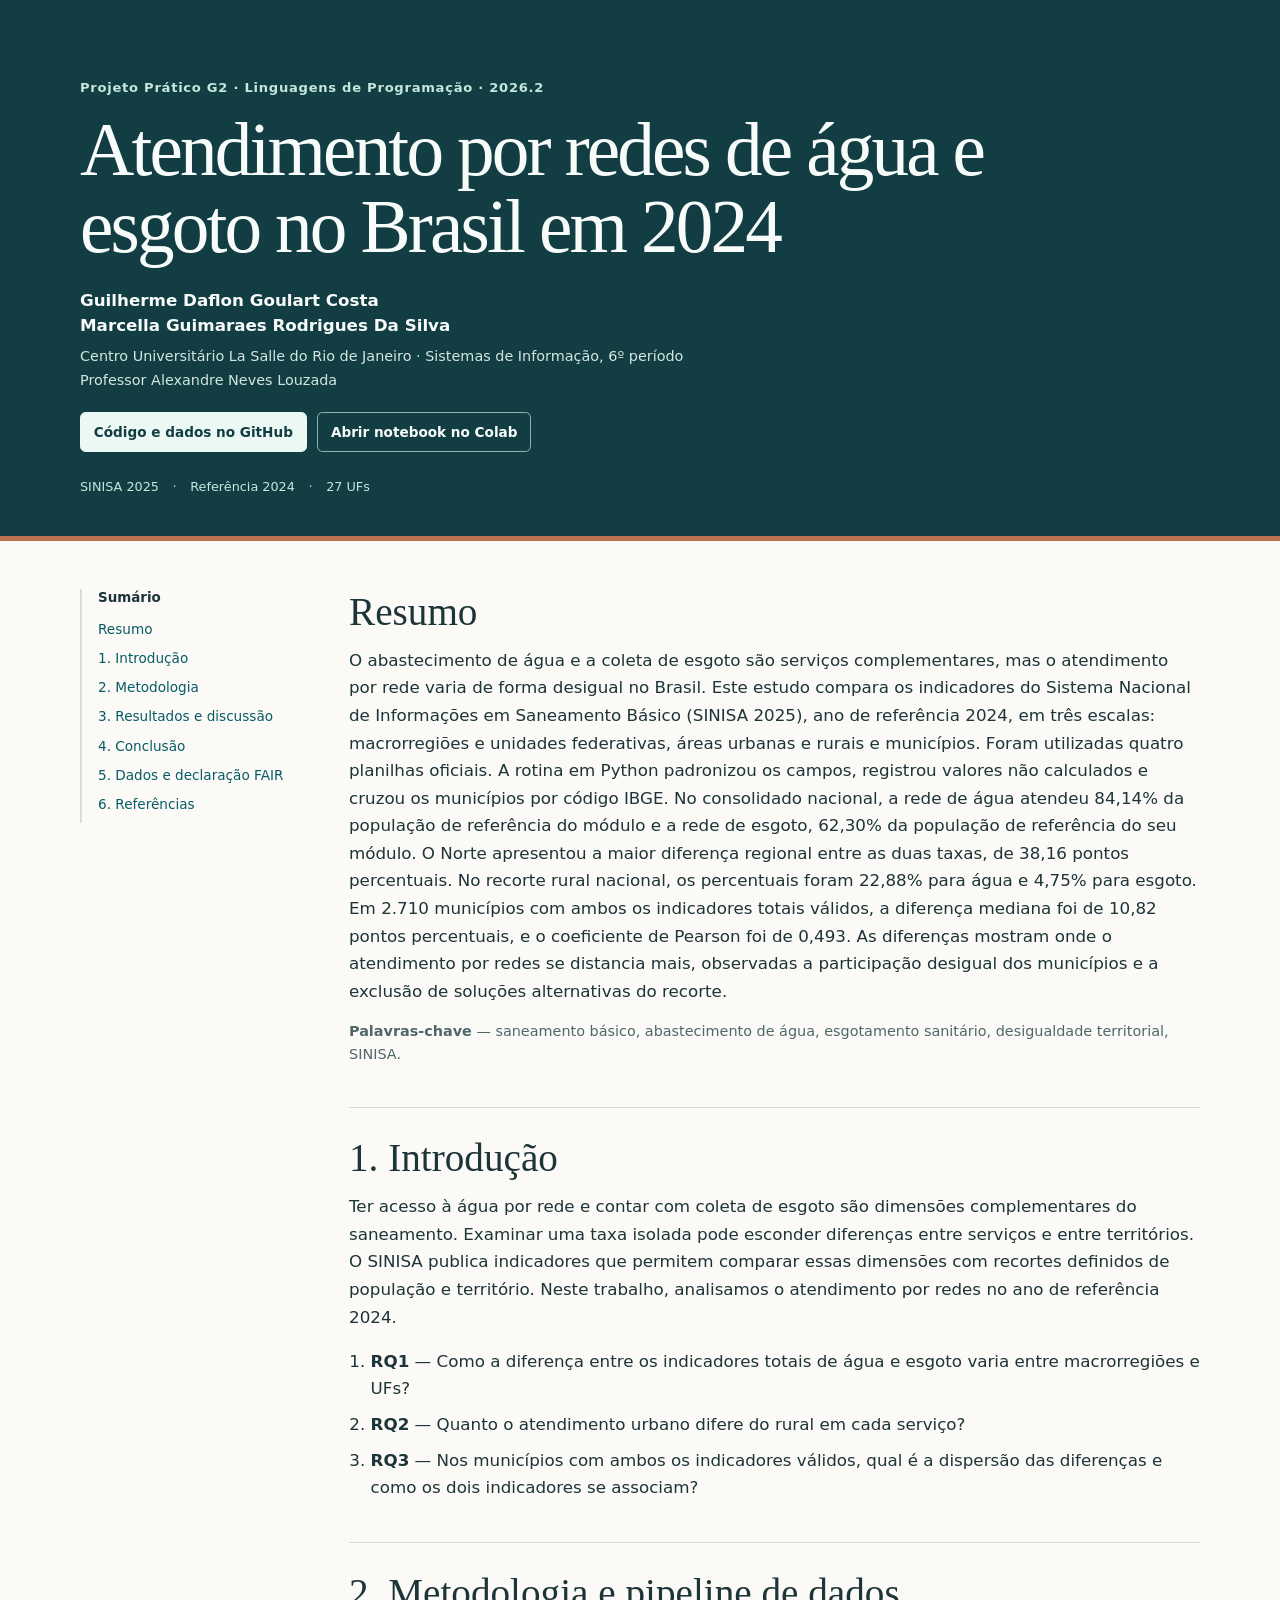
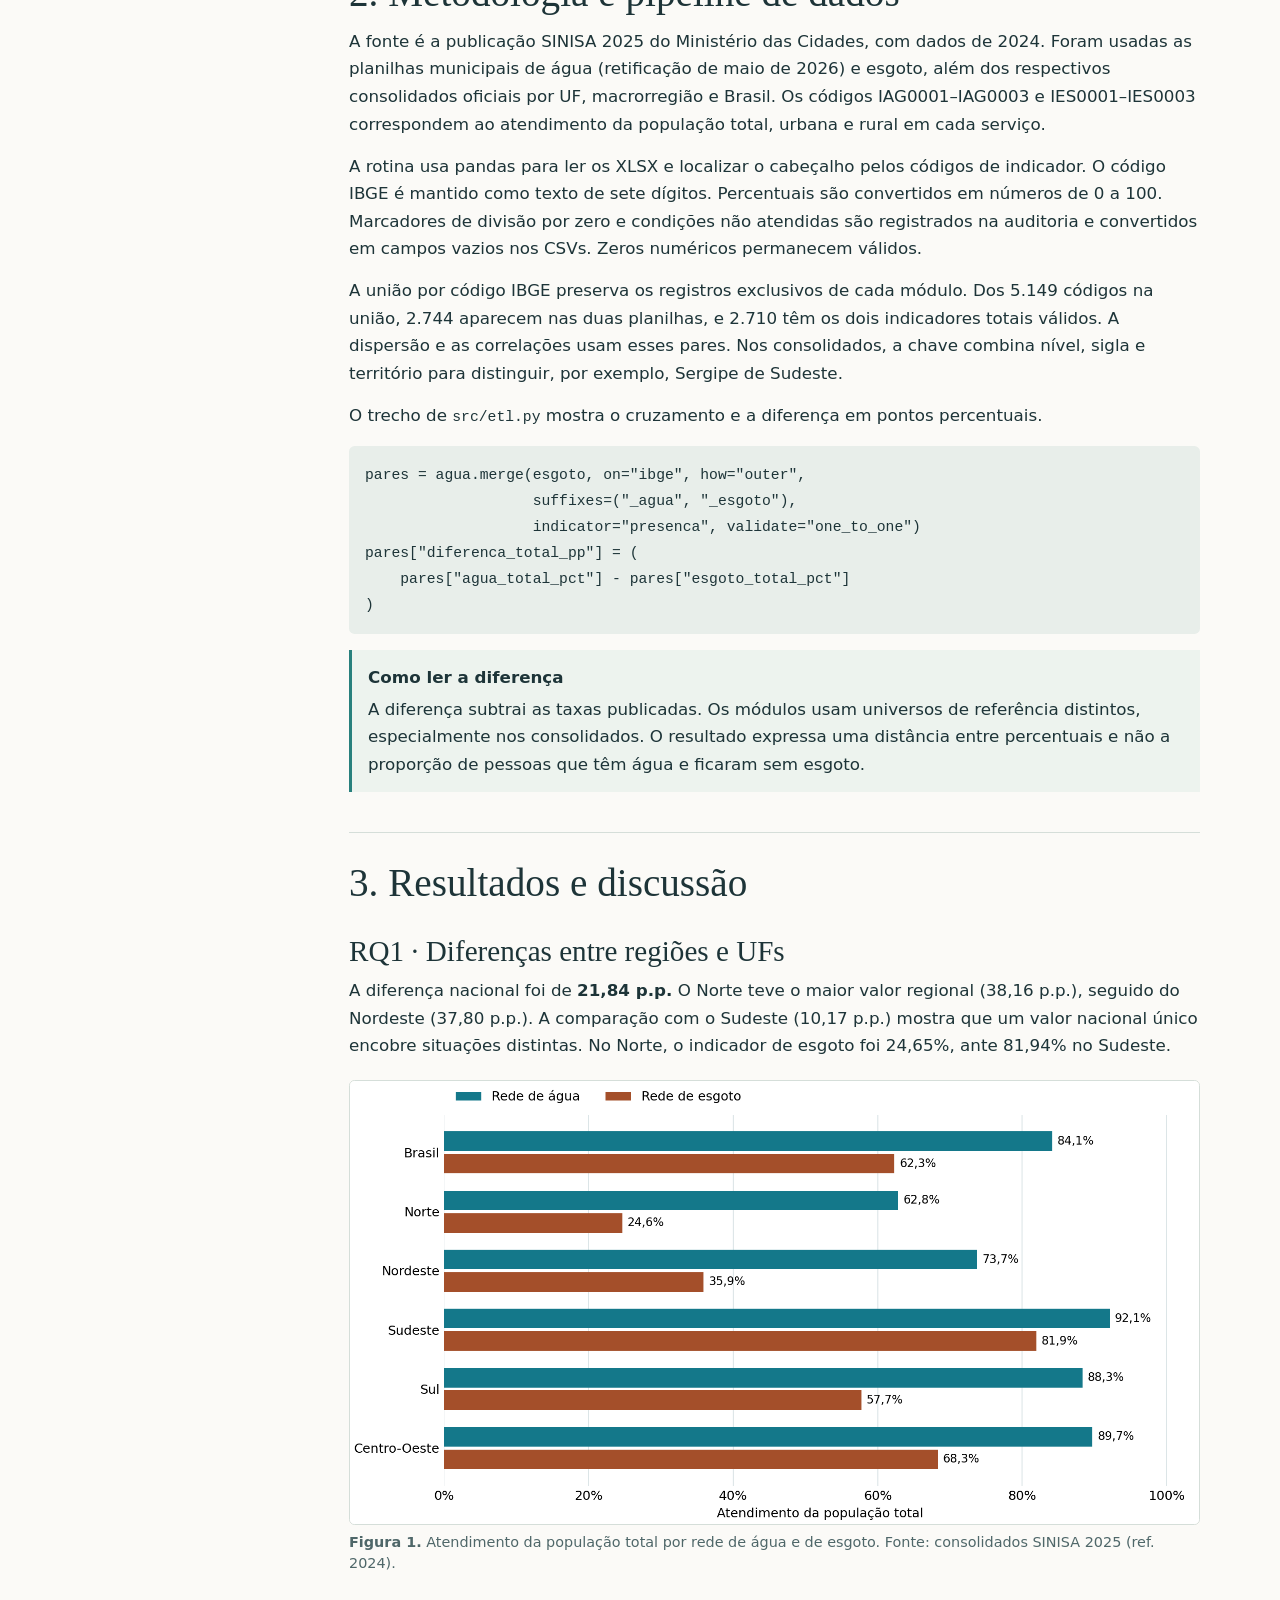
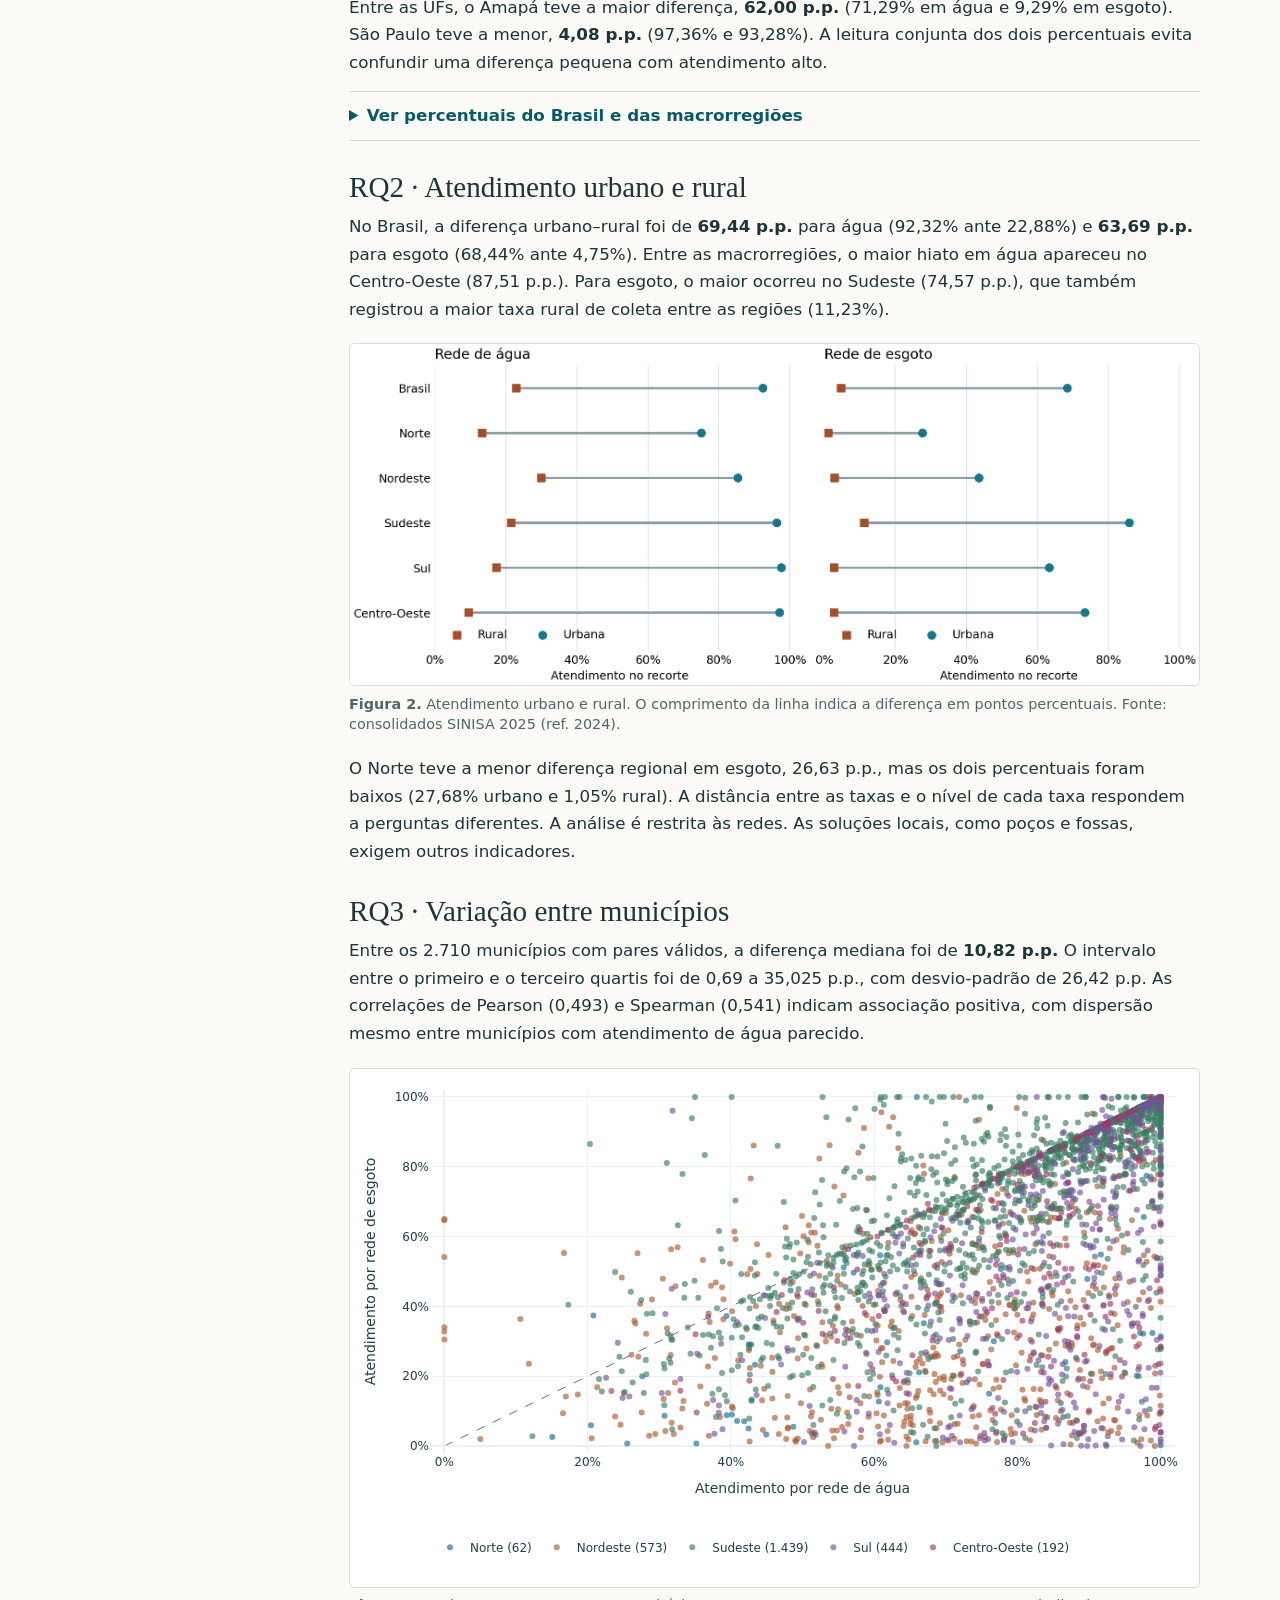
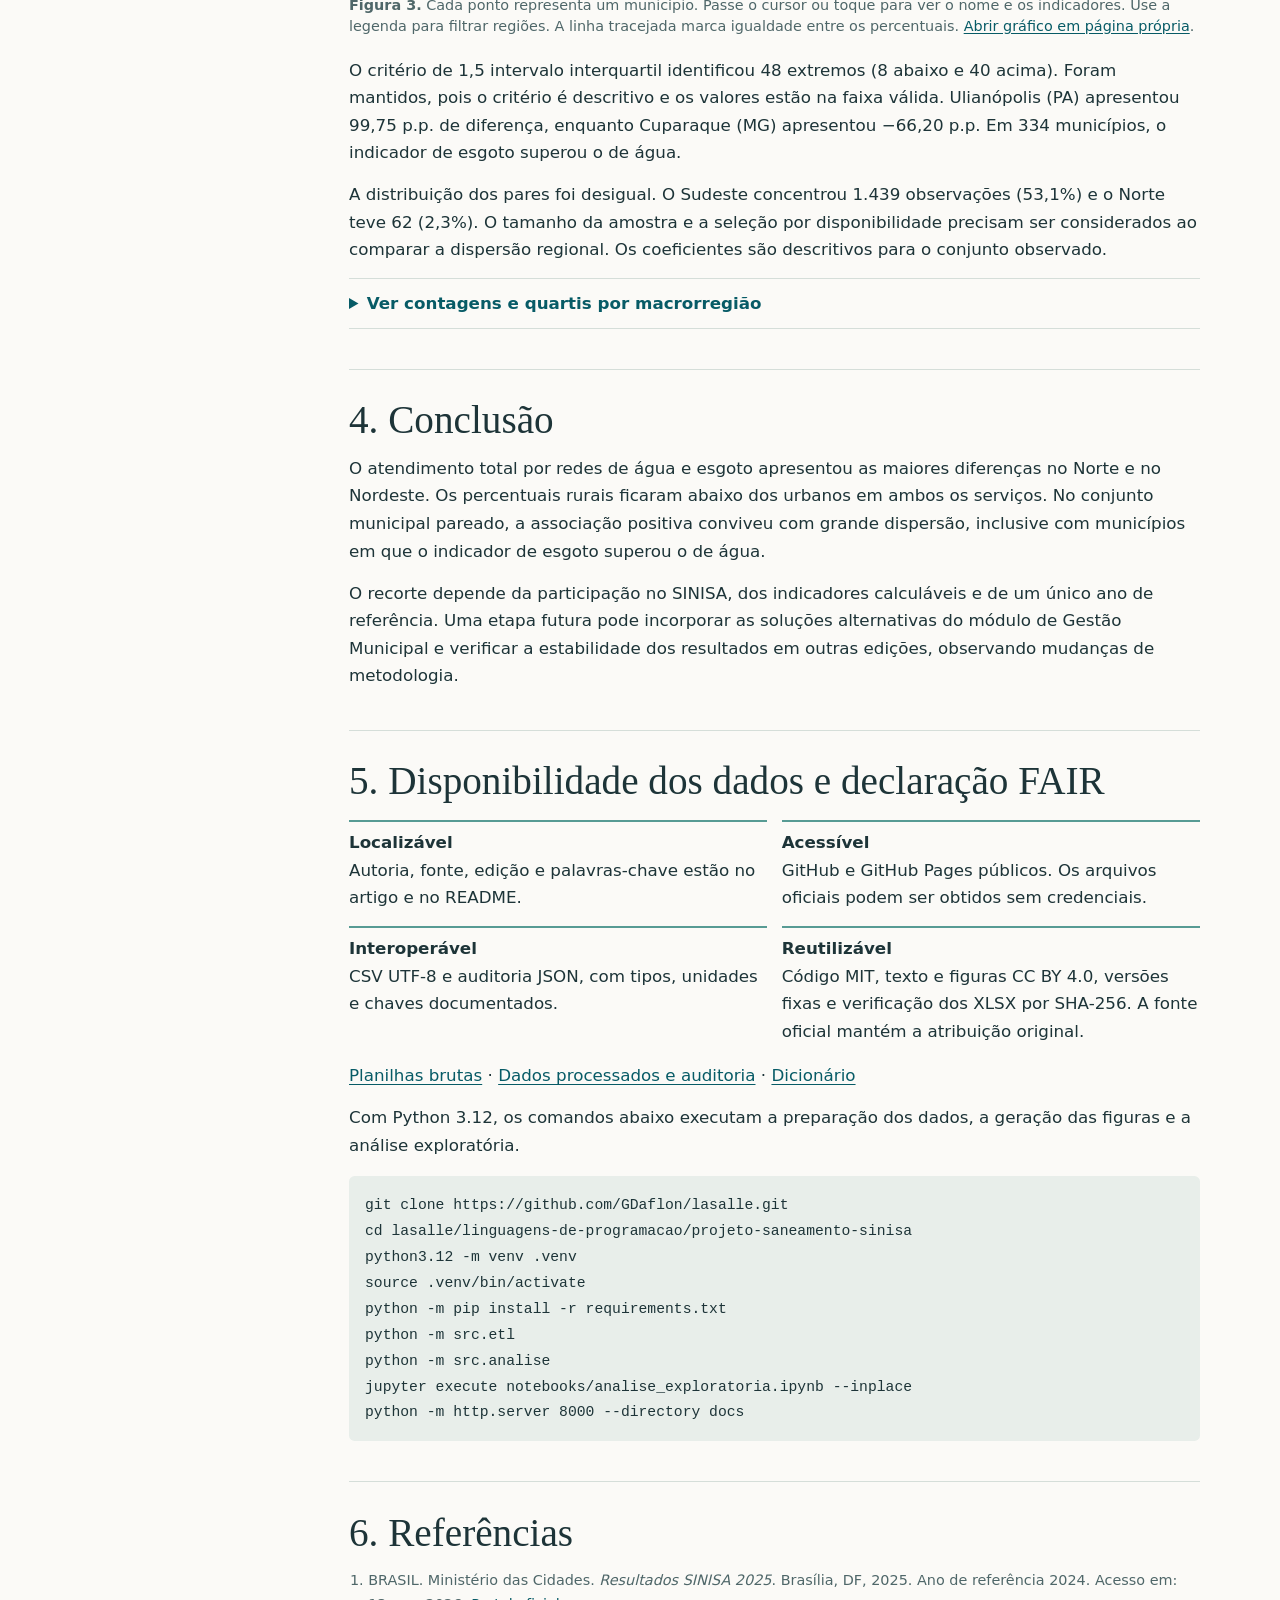
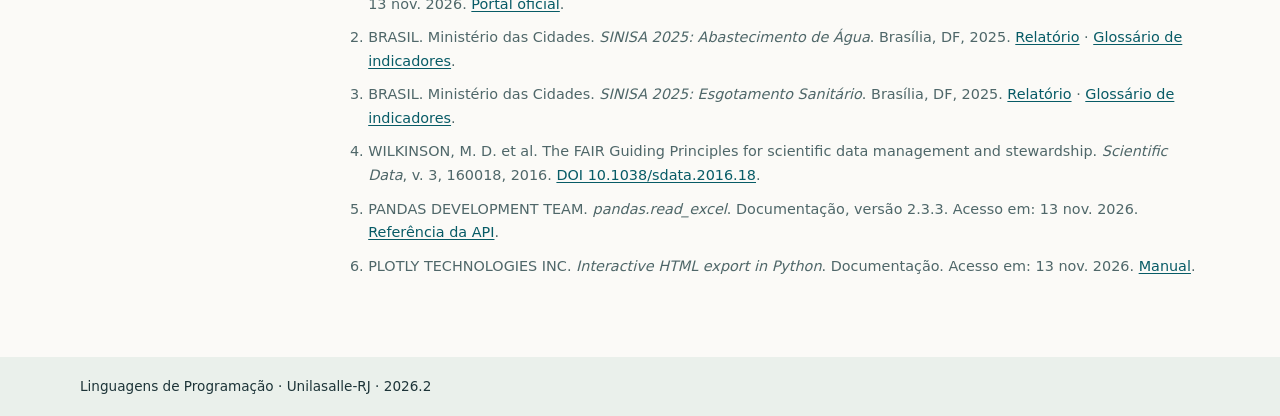
==== linguagens-de-programacao/projeto-saneamento-sinisa/docs/index.html @ 50d60098 "Reorganiza por disciplina e move o Lost in the Waves para repositório próprio" ====
<!doctype html>
<html lang="pt-BR">
<head>
  <meta charset="utf-8">
  <meta name="viewport" content="width=device-width, initial-scale=1">
  <meta name="description" content="Artigo sobre o atendimento por redes de água e esgoto no Brasil, com análise de dados abertos do SINISA 2025, ano de referência 2024.">
  <meta name="author" content="Guilherme Daflon Goulart Costa e Marcella Guimaraes Rodrigues Da Silva">
  <meta name="keywords" content="saneamento básico, abastecimento de água, esgotamento sanitário, desigualdade territorial, SINISA">
  <meta name="theme-color" content="#123e43">
  <link rel="stylesheet" href="assets/artigo.css">
  <title>Atendimento por redes de água e esgoto no Brasil em 2024</title>
</head>
<body>
  <a class="skip" href="#conteudo">Ir para o artigo</a>
  <header class="capa">
    <div class="largura">
      <p class="edicao">Projeto Prático G2 · Linguagens de Programação · 2026.2</p>
      <h1>Atendimento por redes de água e esgoto no Brasil em 2024</h1>
      <p class="autoria">Guilherme Daflon Goulart Costa<br>Marcella Guimaraes Rodrigues Da Silva</p>
      <p class="filiacao">Centro Universitário La Salle do Rio de Janeiro · Sistemas de Informação, 6º período<br>Professor Alexandre Neves Louzada</p>
      <div class="links-capa">
        <a class="botao" href="https://github.com/GDaflon/lasalle/tree/main/linguagens-de-programacao/projeto-saneamento-sinisa">Código e dados no GitHub</a>
        <a class="botao secundario" href="https://colab.research.google.com/github/GDaflon/lasalle/blob/main/linguagens-de-programacao/projeto-saneamento-sinisa/notebooks/analise_exploratoria.ipynb">Abrir notebook no Colab</a>
      </div>
      <ul class="metadados" aria-label="Metadados do estudo">
        <li>SINISA 2025</li><li>Referência 2024</li><li>27 UFs</li>
      </ul>
    </div>
  </header>

  <div class="largura corpo">
    <nav aria-label="Sumário">
      <h2>Sumário</h2>
      <ul>
        <li><a href="#resumo">Resumo</a></li>
        <li><a href="#introducao">1. Introdução</a></li>
        <li><a href="#metodo">2. Metodologia</a></li>
        <li><a href="#resultados">3. Resultados e discussão</a></li>
        <li><a href="#conclusao">4. Conclusão</a></li>
        <li><a href="#fair">5. Dados e declaração FAIR</a></li>
        <li><a href="#referencias">6. Referências</a></li>
      </ul>
    </nav>

    <main id="conteudo">
      <section id="resumo" aria-labelledby="titulo-resumo">
        <h2 id="titulo-resumo">Resumo</h2>
        <p>O abastecimento de água e a coleta de esgoto são serviços complementares, mas o atendimento por rede varia de forma desigual no Brasil. Este estudo compara os indicadores do Sistema Nacional de Informações em Saneamento Básico (SINISA 2025), ano de referência 2024, em três escalas: macrorregiões e unidades federativas, áreas urbanas e rurais e municípios. Foram utilizadas quatro planilhas oficiais. A rotina em Python padronizou os campos, registrou valores não calculados e cruzou os municípios por código IBGE. No consolidado nacional, a rede de água atendeu 84,14% da população de referência do módulo e a rede de esgoto, 62,30% da população de referência do seu módulo. O Norte apresentou a maior diferença regional entre as duas taxas, de 38,16 pontos percentuais. No recorte rural nacional, os percentuais foram 22,88% para água e 4,75% para esgoto. Em 2.710 municípios com ambos os indicadores totais válidos, a diferença mediana foi de 10,82 pontos percentuais, e o coeficiente de Pearson foi de 0,493. As diferenças mostram onde o atendimento por redes se distancia mais, observadas a participação desigual dos municípios e a exclusão de soluções alternativas do recorte.</p>
        <p class="palavras"><strong>Palavras-chave</strong> — saneamento básico, abastecimento de água, esgotamento sanitário, desigualdade territorial, SINISA.</p>
      </section>

      <section id="introducao" aria-labelledby="titulo-intro">
        <h2 id="titulo-intro">1. Introdução</h2>
        <p>Ter acesso à água por rede e contar com coleta de esgoto são dimensões complementares do saneamento. Examinar uma taxa isolada pode esconder diferenças entre serviços e entre territórios. O SINISA publica indicadores que permitem comparar essas dimensões com recortes definidos de população e território. Neste trabalho, analisamos o atendimento por redes no ano de referência 2024.</p>
        <ol class="perguntas">
          <li><strong>RQ1</strong> — Como a diferença entre os indicadores totais de água e esgoto varia entre macrorregiões e UFs?</li>
          <li><strong>RQ2</strong> — Quanto o atendimento urbano difere do rural em cada serviço?</li>
          <li><strong>RQ3</strong> — Nos municípios com ambos os indicadores válidos, qual é a dispersão das diferenças e como os dois indicadores se associam?</li>
        </ol>
      </section>

      <section id="metodo" aria-labelledby="titulo-metodo">
        <h2 id="titulo-metodo">2. Metodologia e pipeline de dados</h2>
        <p>A fonte é a publicação SINISA 2025 do Ministério das Cidades, com dados de 2024. Foram usadas as planilhas municipais de água (retificação de maio de 2026) e esgoto, além dos respectivos consolidados oficiais por UF, macrorregião e Brasil. Os códigos IAG0001–IAG0003 e IES0001–IES0003 correspondem ao atendimento da população total, urbana e rural em cada serviço.</p>
        <p>A rotina usa pandas para ler os XLSX e localizar o cabeçalho pelos códigos de indicador. O código IBGE é mantido como texto de sete dígitos. Percentuais são convertidos em números de 0 a 100. Marcadores de divisão por zero e condições não atendidas são registrados na auditoria e convertidos em campos vazios nos CSVs. Zeros numéricos permanecem válidos.</p>
        <p>A união por código IBGE preserva os registros exclusivos de cada módulo. Dos 5.149 códigos na união, 2.744 aparecem nas duas planilhas, e 2.710 têm os dois indicadores totais válidos. A dispersão e as correlações usam esses pares. Nos consolidados, a chave combina nível, sigla e território para distinguir, por exemplo, Sergipe de Sudeste.</p>
        <p>O trecho de <code>src/etl.py</code> mostra o cruzamento e a diferença em pontos percentuais.</p>
        <pre><code>pares = agua.merge(esgoto, on="ibge", how="outer",
                   suffixes=("_agua", "_esgoto"),
                   indicator="presenca", validate="one_to_one")
pares["diferenca_total_pp"] = (
    pares["agua_total_pct"] - pares["esgoto_total_pct"]
)</code></pre>
        <aside class="nota">
          <strong>Como ler a diferença</strong>
          <p>A diferença subtrai as taxas publicadas. Os módulos usam universos de referência distintos, especialmente nos consolidados. O resultado expressa uma distância entre percentuais e não a proporção de pessoas que têm água e ficaram sem esgoto.</p>
        </aside>
      </section>

      <section id="resultados" aria-labelledby="titulo-resultados">
        <h2 id="titulo-resultados">3. Resultados e discussão</h2>

        <h3>RQ1 · Diferenças entre regiões e UFs</h3>
        <p>A diferença nacional foi de <strong>21,84 p.p.</strong> O Norte teve o maior valor regional (38,16 p.p.), seguido do Nordeste (37,80 p.p.). A comparação com o Sudeste (10,17 p.p.) mostra que um valor nacional único encobre situações distintas. No Norte, o indicador de esgoto foi 24,65%, ante 81,94% no Sudeste.</p>
        <figure>
          <img src="assets/regioes.png" width="1656" height="864" loading="lazy" alt="Gráfico de barras dos indicadores totais. O Norte tem 62,81% em água e 24,65% em esgoto. O Sudeste tem 92,11% em água e 81,94% em esgoto.">
          <figcaption><strong>Figura 1.</strong> Atendimento da população total por rede de água e de esgoto. Fonte: consolidados SINISA 2025 (ref. 2024).</figcaption>
        </figure>
        <p>Entre as UFs, o Amapá teve a maior diferença, <strong>62,00 p.p.</strong> (71,29% em água e 9,29% em esgoto). São Paulo teve a menor, <strong>4,08 p.p.</strong> (97,36% e 93,28%). A leitura conjunta dos dois percentuais evita confundir uma diferença pequena com atendimento alto.</p>
        <details>
          <summary>Ver percentuais do Brasil e das macrorregiões</summary>
          <table>
            <thead><tr><th scope="col">Território</th><th scope="col">Água (%)</th><th scope="col">Esgoto (%)</th><th scope="col">Diferença (p.p.)</th></tr></thead>
            <tbody>
              <tr><th scope="row">Brasil</th><td>84,14</td><td>62,30</td><td>21,84</td></tr>
              <tr><th scope="row">Norte</th><td>62,81</td><td>24,65</td><td>38,16</td></tr>
              <tr><th scope="row">Nordeste</th><td>73,70</td><td>35,90</td><td>37,80</td></tr>
              <tr><th scope="row">Sudeste</th><td>92,11</td><td>81,94</td><td>10,17</td></tr>
              <tr><th scope="row">Sul</th><td>88,32</td><td>57,72</td><td>30,60</td></tr>
              <tr><th scope="row">Centro-Oeste</th><td>89,71</td><td>68,31</td><td>21,40</td></tr>
            </tbody>
          </table>
        </details>

        <h3>RQ2 · Atendimento urbano e rural</h3>
        <p>No Brasil, a diferença urbano–rural foi de <strong>69,44 p.p.</strong> para água (92,32% ante 22,88%) e <strong>63,69 p.p.</strong> para esgoto (68,44% ante 4,75%). Entre as macrorregiões, o maior hiato em água apareceu no Centro-Oeste (87,51 p.p.). Para esgoto, o maior ocorreu no Sudeste (74,57 p.p.), que também registrou a maior taxa rural de coleta entre as regiões (11,23%).</p>
        <figure>
          <img src="assets/urbano-rural.png" width="1836" height="737" loading="lazy" alt="Pares de pontos urbano e rural para cada região. Em todas as regiões, os percentuais urbanos são maiores nos dois serviços.">
          <figcaption><strong>Figura 2.</strong> Atendimento urbano e rural. O comprimento da linha indica a diferença em pontos percentuais. Fonte: consolidados SINISA 2025 (ref. 2024).</figcaption>
        </figure>
        <p>O Norte teve a menor diferença regional em esgoto, 26,63 p.p., mas os dois percentuais foram baixos (27,68% urbano e 1,05% rural). A distância entre as taxas e o nível de cada taxa respondem a perguntas diferentes. A análise é restrita às redes. As soluções locais, como poços e fossas, exigem outros indicadores.</p>

        <h3>RQ3 · Variação entre municípios</h3>
        <p>Entre os 2.710 municípios com pares válidos, a diferença mediana foi de <strong>10,82 p.p.</strong> O intervalo entre o primeiro e o terceiro quartis foi de 0,69 a 35,025 p.p., com desvio-padrão de 26,42 p.p. As correlações de Pearson (0,493) e Spearman (0,541) indicam associação positiva, com dispersão mesmo entre municípios com atendimento de água parecido.</p>
        <figure>
          <iframe src="assets/municipios.html" title="Gráfico interativo dos indicadores de água e esgoto em 2.710 municípios" loading="lazy"></iframe>
          <figcaption><strong>Figura 3.</strong> Cada ponto representa um município. Passe o cursor ou toque para ver o nome e os indicadores. Use a legenda para filtrar regiões. A linha tracejada marca igualdade entre os percentuais. <a href="assets/municipios.html">Abrir gráfico em página própria</a>.</figcaption>
        </figure>
        <p>O critério de 1,5 intervalo interquartil identificou 48 extremos (8 abaixo e 40 acima). Foram mantidos, pois o critério é descritivo e os valores estão na faixa válida. Ulianópolis (PA) apresentou 99,75 p.p. de diferença, enquanto Cuparaque (MG) apresentou −66,20 p.p. Em 334 municípios, o indicador de esgoto superou o de água.</p>
        <p>A distribuição dos pares foi desigual. O Sudeste concentrou 1.439 observações (53,1%) e o Norte teve 62 (2,3%). O tamanho da amostra e a seleção por disponibilidade precisam ser considerados ao comparar a dispersão regional. Os coeficientes são descritivos para o conjunto observado.</p>
        <details>
          <summary>Ver contagens e quartis por macrorregião</summary>
          <table>
            <thead><tr><th scope="col">Região</th><th scope="col">Pares</th><th scope="col">Q1 (p.p.)</th><th scope="col">Mediana (p.p.)</th><th scope="col">Q3 (p.p.)</th></tr></thead>
            <tbody>
              <tr><th scope="row">Norte</th><td>62</td><td>13,92</td><td>34,10</td><td>47,87</td></tr>
              <tr><th scope="row">Nordeste</th><td>573</td><td>13,41</td><td>36,25</td><td>54,95</td></tr>
              <tr><th scope="row">Sudeste</th><td>1.439</td><td>0,00</td><td>3,55</td><td>13,62</td></tr>
              <tr><th scope="row">Sul</th><td>444</td><td>8,07</td><td>25,79</td><td>52,84</td></tr>
              <tr><th scope="row">Centro-Oeste</th><td>192</td><td>4,84</td><td>20,59</td><td>43,56</td></tr>
            </tbody>
          </table>
        </details>
      </section>

      <section id="conclusao" aria-labelledby="titulo-conclusao">
        <h2 id="titulo-conclusao">4. Conclusão</h2>
        <p>O atendimento total por redes de água e esgoto apresentou as maiores diferenças no Norte e no Nordeste. Os percentuais rurais ficaram abaixo dos urbanos em ambos os serviços. No conjunto municipal pareado, a associação positiva conviveu com grande dispersão, inclusive com municípios em que o indicador de esgoto superou o de água.</p>
        <p>O recorte depende da participação no SINISA, dos indicadores calculáveis e de um único ano de referência. Uma etapa futura pode incorporar as soluções alternativas do módulo de Gestão Municipal e verificar a estabilidade dos resultados em outras edições, observando mudanças de metodologia.</p>
      </section>

      <section id="fair" aria-labelledby="titulo-fair">
        <h2 id="titulo-fair">5. Disponibilidade dos dados e declaração FAIR</h2>
        <dl class="fair">
          <div><dt>Localizável</dt><dd>Autoria, fonte, edição e palavras-chave estão no artigo e no README.</dd></div>
          <div><dt>Acessível</dt><dd>GitHub e GitHub Pages públicos. Os arquivos oficiais podem ser obtidos sem credenciais.</dd></div>
          <div><dt>Interoperável</dt><dd>CSV UTF-8 e auditoria JSON, com tipos, unidades e chaves documentados.</dd></div>
          <div><dt>Reutilizável</dt><dd>Código MIT, texto e figuras CC BY 4.0, versões fixas e verificação dos XLSX por SHA-256. A fonte oficial mantém a atribuição original.</dd></div>
        </dl>
        <p><a href="https://github.com/GDaflon/lasalle/tree/main/linguagens-de-programacao/projeto-saneamento-sinisa/data/raw">Planilhas brutas</a> · <a href="https://github.com/GDaflon/lasalle/tree/main/linguagens-de-programacao/projeto-saneamento-sinisa/data/processed">Dados processados e auditoria</a> · <a href="https://github.com/GDaflon/lasalle/blob/main/linguagens-de-programacao/projeto-saneamento-sinisa/data/data_dictionary.md">Dicionário</a></p>
        <p>Com Python 3.12, os comandos abaixo executam a preparação dos dados, a geração das figuras e a análise exploratória.</p>
        <pre><code>git clone https://github.com/GDaflon/lasalle.git
cd lasalle/linguagens-de-programacao/projeto-saneamento-sinisa
python3.12 -m venv .venv
source .venv/bin/activate
python -m pip install -r requirements.txt
python -m src.etl
python -m src.analise
jupyter execute notebooks/analise_exploratoria.ipynb --inplace
python -m http.server 8000 --directory docs</code></pre>
      </section>

      <section id="referencias" aria-labelledby="titulo-refs">
        <h2 id="titulo-refs">6. Referências</h2>
        <ol class="referencias">
          <li>BRASIL. Ministério das Cidades. <cite>Resultados SINISA 2025</cite>. Brasília, DF, 2025. Ano de referência 2024. Acesso em: 13 nov. 2026. <a href="https://www.gov.br/cidades/pt-br/acesso-a-informacao/acoes-e-programas/saneamento/sinisa/resultados-sinisa/resultados-sinisa-2025">Portal oficial</a>.</li>
          <li>BRASIL. Ministério das Cidades. <cite>SINISA 2025: Abastecimento de Água</cite>. Brasília, DF, 2025. <a href="https://www.gov.br/cidades/pt-br/acesso-a-informacao/acoes-e-programas/saneamento/sinisa/resultados-sinisa/008_RELATORIO_SINISA_ABASTECIMENTO_AGUA_2025_defeso.pdf">Relatório</a> · <a href="https://www.gov.br/cidades/pt-br/acesso-a-informacao/acoes-e-programas/saneamento/sinisa/resultados-sinisa/GlossriodeIndicadores_GUA_2024.pdf">Glossário de indicadores</a>.</li>
          <li>BRASIL. Ministério das Cidades. <cite>SINISA 2025: Esgotamento Sanitário</cite>. Brasília, DF, 2025. <a href="https://www.gov.br/cidades/pt-br/acesso-a-informacao/acoes-e-programas/saneamento/sinisa/resultados-sinisa/009_RELATORIO_SINISA_ESGOTAMENTO_SANITARIO_2025_defeso.pdf">Relatório</a> · <a href="https://www.gov.br/cidades/pt-br/acesso-a-informacao/acoes-e-programas/saneamento/sinisa/resultados-sinisa/GlossrioIndicadores_ESGOTO_2024.pdf">Glossário de indicadores</a>.</li>
          <li>WILKINSON, M. D. et al. The FAIR Guiding Principles for scientific data management and stewardship. <cite>Scientific Data</cite>, v. 3, 160018, 2016. <a href="https://doi.org/10.1038/sdata.2016.18">DOI 10.1038/sdata.2016.18</a>.</li>
          <li>PANDAS DEVELOPMENT TEAM. <cite>pandas.read_excel</cite>. Documentação, versão 2.3.3. Acesso em: 13 nov. 2026. <a href="https://pandas.pydata.org/pandas-docs/version/2.3.3/reference/api/pandas.read_excel.html">Referência da API</a>.</li>
          <li>PLOTLY TECHNOLOGIES INC. <cite>Interactive HTML export in Python</cite>. Documentação. Acesso em: 13 nov. 2026. <a href="https://plotly.com/python/interactive-html-export/">Manual</a>.</li>
        </ol>
      </section>
    </main>
  </div>
  <footer><div class="largura">Linguagens de Programação · Unilasalle-RJ · 2026.2</div></footer>
</body>
</html>
---- linguagens-de-programacao/projeto-saneamento-sinisa/docs/assets/artigo.css ----
:root {
  color-scheme: light;
  --papel: #fbfaf7;
  --tinta: #1d3438;
  --muted: #4f6769;
  --linha: #d5ded9;
  --verde: #123e43;
  --link: #075b66;
}

* { box-sizing: border-box; }
html { scroll-behavior: smooth; }
body {
  margin: 0;
  background: var(--papel);
  color: var(--tinta);
  font: 1.045rem/1.65 Inter, system-ui, sans-serif;
}
a { color: var(--link); text-underline-offset: .17em; }
a:focus-visible, summary:focus-visible { outline: 3px solid #bb662e; outline-offset: 4px; }
.largura { width: min(1120px, calc(100% - 3rem)); margin-inline: auto; }
.skip { position: absolute; inset-inline-start: 1rem; inset-block-start: -5rem; padding: .5rem 1rem; background: white; z-index: 2; }
.skip:focus { inset-block-start: 1rem; }
.capa {
  background: var(--verde);
  color: #f7fbfa;
  padding: clamp(2.5rem, 6vw, 5.25rem) 0 2.45rem;
  border-bottom: .32rem solid #bd704c;
}
.edicao { margin: 0; color: #c5e6dd; font-weight: 650; font-size: .82rem; letter-spacing: .055em; }
h1, h2, h3 { font-family: "Instrument Serif", Georgia, serif; font-weight: 500; }
h1 { max-width: 920px; margin: .8rem 0 1.4rem; font-size: clamp(2.5rem, 6.3vw, 4.7rem); line-height: 1.025; letter-spacing: -.038em; }
.autoria { margin: 0; font-weight: 650; line-height: 1.5; }
.filiacao { color: #d4e6e0; font-size: .9rem; margin: .45rem 0 1.2rem; }
.links-capa { display: flex; gap: .65rem; flex-wrap: wrap; }
.botao {
  background: #ecf8f3;
  color: var(--verde);
  padding: .48rem .8rem;
  border: 1px solid #ecf8f3;
  border-radius: .35rem;
  text-decoration: none;
  font-size: .85rem;
  font-weight: 650;
}
.secundario { color: #f7fbfa; background: transparent; border-color: #8fb2ad; }
.botao:hover { text-decoration: underline; }
.metadados { display: flex; flex-wrap: wrap; list-style: none; gap: .4rem .85rem; padding: 0; margin: 1.5rem 0 0; color: #c5e6dd; font-size: .8rem; }
.metadados li + li::before { content: "·"; margin-right: .85rem; }

.corpo { display: grid; grid-template-columns: 205px minmax(0, 1fr); gap: clamp(2rem, 5vw, 4rem); padding-block: 3rem 4rem; }
nav { position: sticky; top: 2rem; align-self: start; border-left: 2px solid var(--linha); padding-left: 1rem; font-size: .85rem; }
nav h2 { font: 650 .84rem/1.3 Inter, system-ui, sans-serif; margin: 0 0 .7rem; }
nav ul { list-style: none; padding: 0; margin: 0; }
nav li { margin-bottom: .43rem; }
nav a { text-decoration: none; }
nav a:hover { text-decoration: underline; }
main { min-width: 0; }
section { scroll-margin-top: 1.5rem; }
section + section { margin-top: 2.5rem; padding-top: 1.7rem; border-top: 1px solid var(--linha); }
h2 { font-size: clamp(1.75rem, 4vw, 2.45rem); line-height: 1.15; margin: 0 0 .8rem; }
h3 { font-size: clamp(1.38rem, 3vw, 1.82rem); line-height: 1.2; margin: 1.8rem 0 .5rem; }
p { margin: 0 0 .9rem; }
.palavras, figcaption, .referencias { color: var(--muted); font-size: .9rem; }
.perguntas { padding-left: 1.35rem; }
.perguntas li { margin: .5rem 0; }
code { font-family: "IBM Plex Mono", ui-monospace, monospace; font-size: .88em; }
pre { overflow-x: auto; padding: 1rem; border-radius: .35rem; background: #e8eeea; line-height: 1.55; }
.nota { background: #edf3ee; border-left: 3px solid #28807d; padding: .85rem 1rem; }
.nota p { margin: .25rem 0 0; }
figure { margin: 1.25rem 0; }
figure img, iframe { display: block; width: 100%; background: white; border: 1px solid var(--linha); border-radius: .35rem; }
figure img { height: auto; }
iframe { height: clamp(400px, 65vw, 520px); }
figcaption { margin-top: .45rem; line-height: 1.45; }
details { border-block: 1px solid var(--linha); padding: .65rem 0; }
summary { cursor: pointer; font-weight: 600; color: var(--link); }
table { width: 100%; border-collapse: collapse; margin-top: .65rem; font-size: .9rem; font-variant-numeric: tabular-nums; }
th, td { padding: .38rem .5rem; border-bottom: 1px solid var(--linha); text-align: right; }
th:first-child { text-align: left; }
thead th { background: #edf3ee; }
.fair { display: grid; grid-template-columns: repeat(2, 1fr); gap: .9rem; }
.fair div { border-top: 2px solid #579b94; padding-top: .45rem; }
dt { font-weight: 650; }
dd { margin: 0; }
.referencias { padding-left: 1.2rem; }
.referencias li { margin-bottom: .6rem; }
footer { background: #eaf0eb; padding-block: 1.15rem; font-size: .85rem; }

@media (max-width: 800px) {
  .largura { width: calc(100% - 2rem); }
  .corpo { grid-template-columns: 1fr; gap: 1.6rem; padding-top: 1.7rem; }
  nav { position: static; }
  nav ul { display: flex; flex-wrap: wrap; column-gap: 1rem; }
  th, td { padding-inline: .25rem; }
}
@media (max-width: 450px) {
  .fair { grid-template-columns: 1fr; }
  table { font-size: .76rem; }
}
@media (prefers-reduced-motion: reduce) {
  html { scroll-behavior: auto; }
}
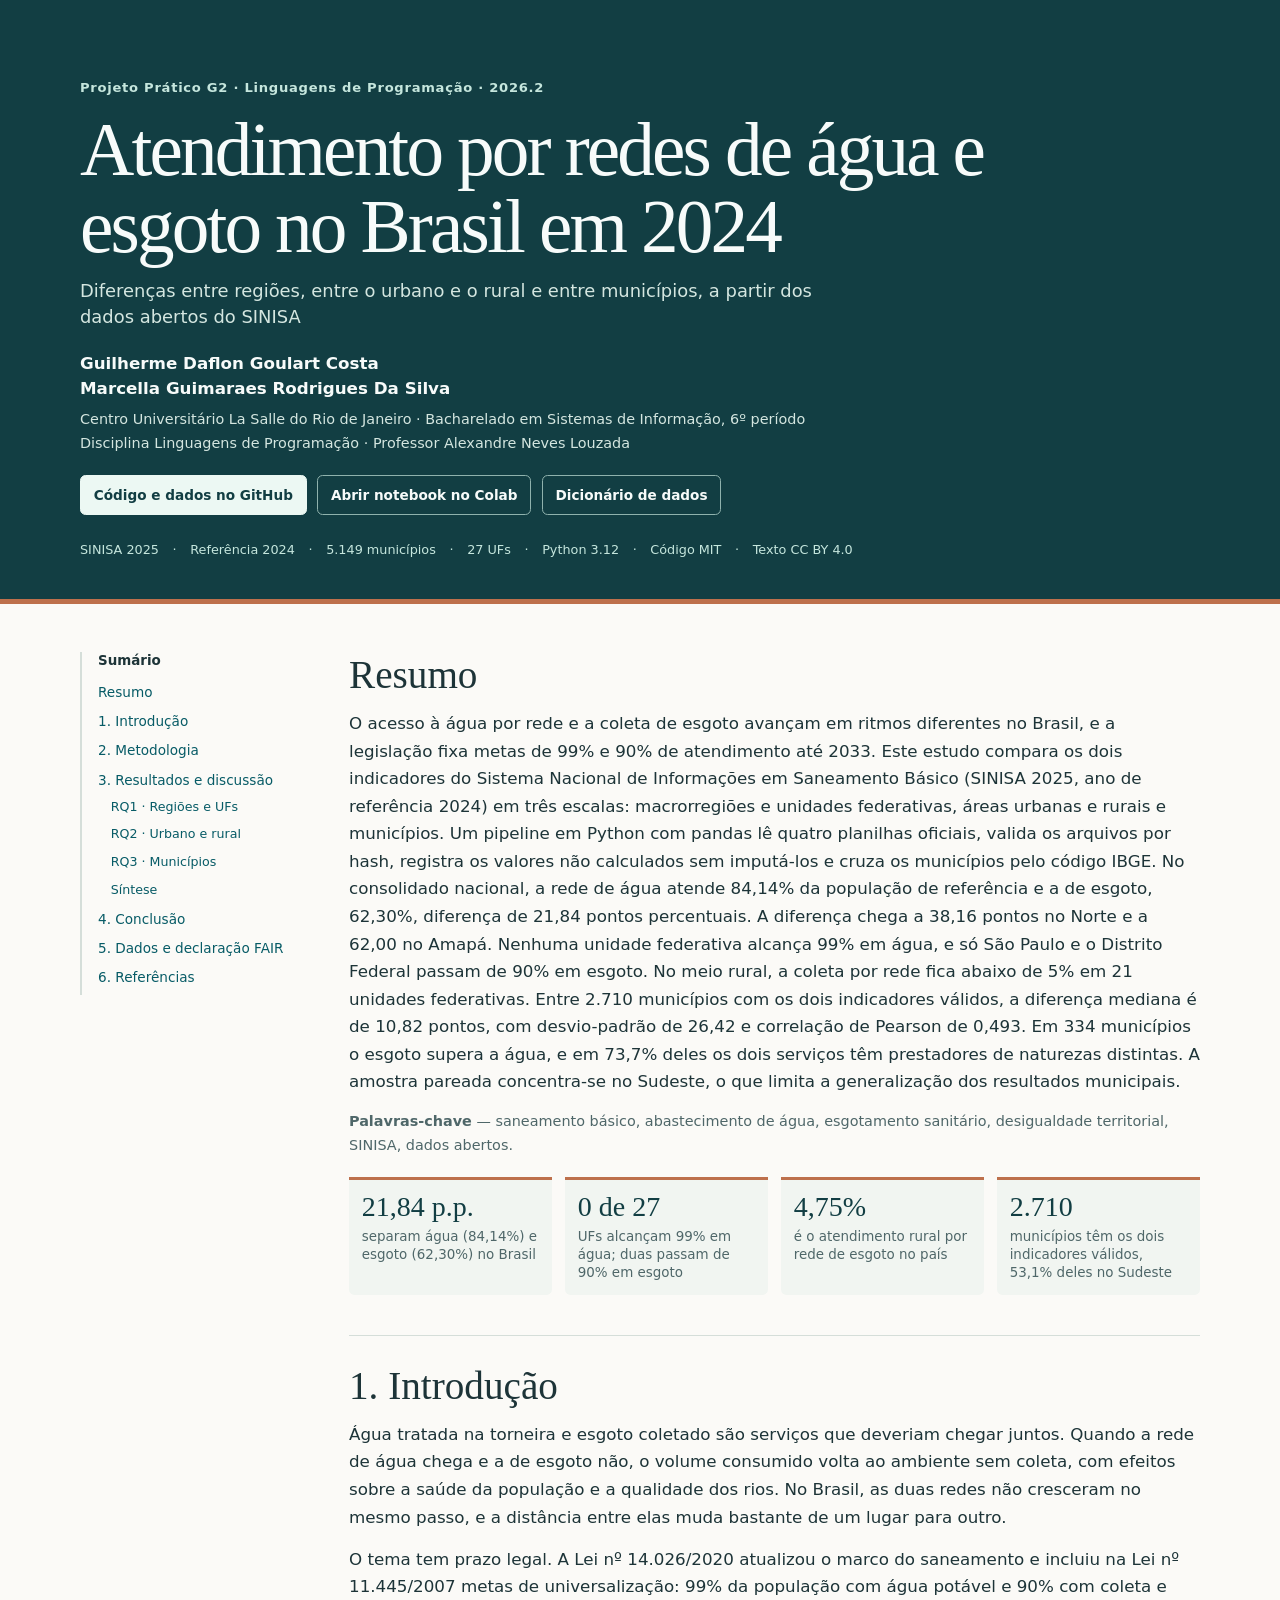
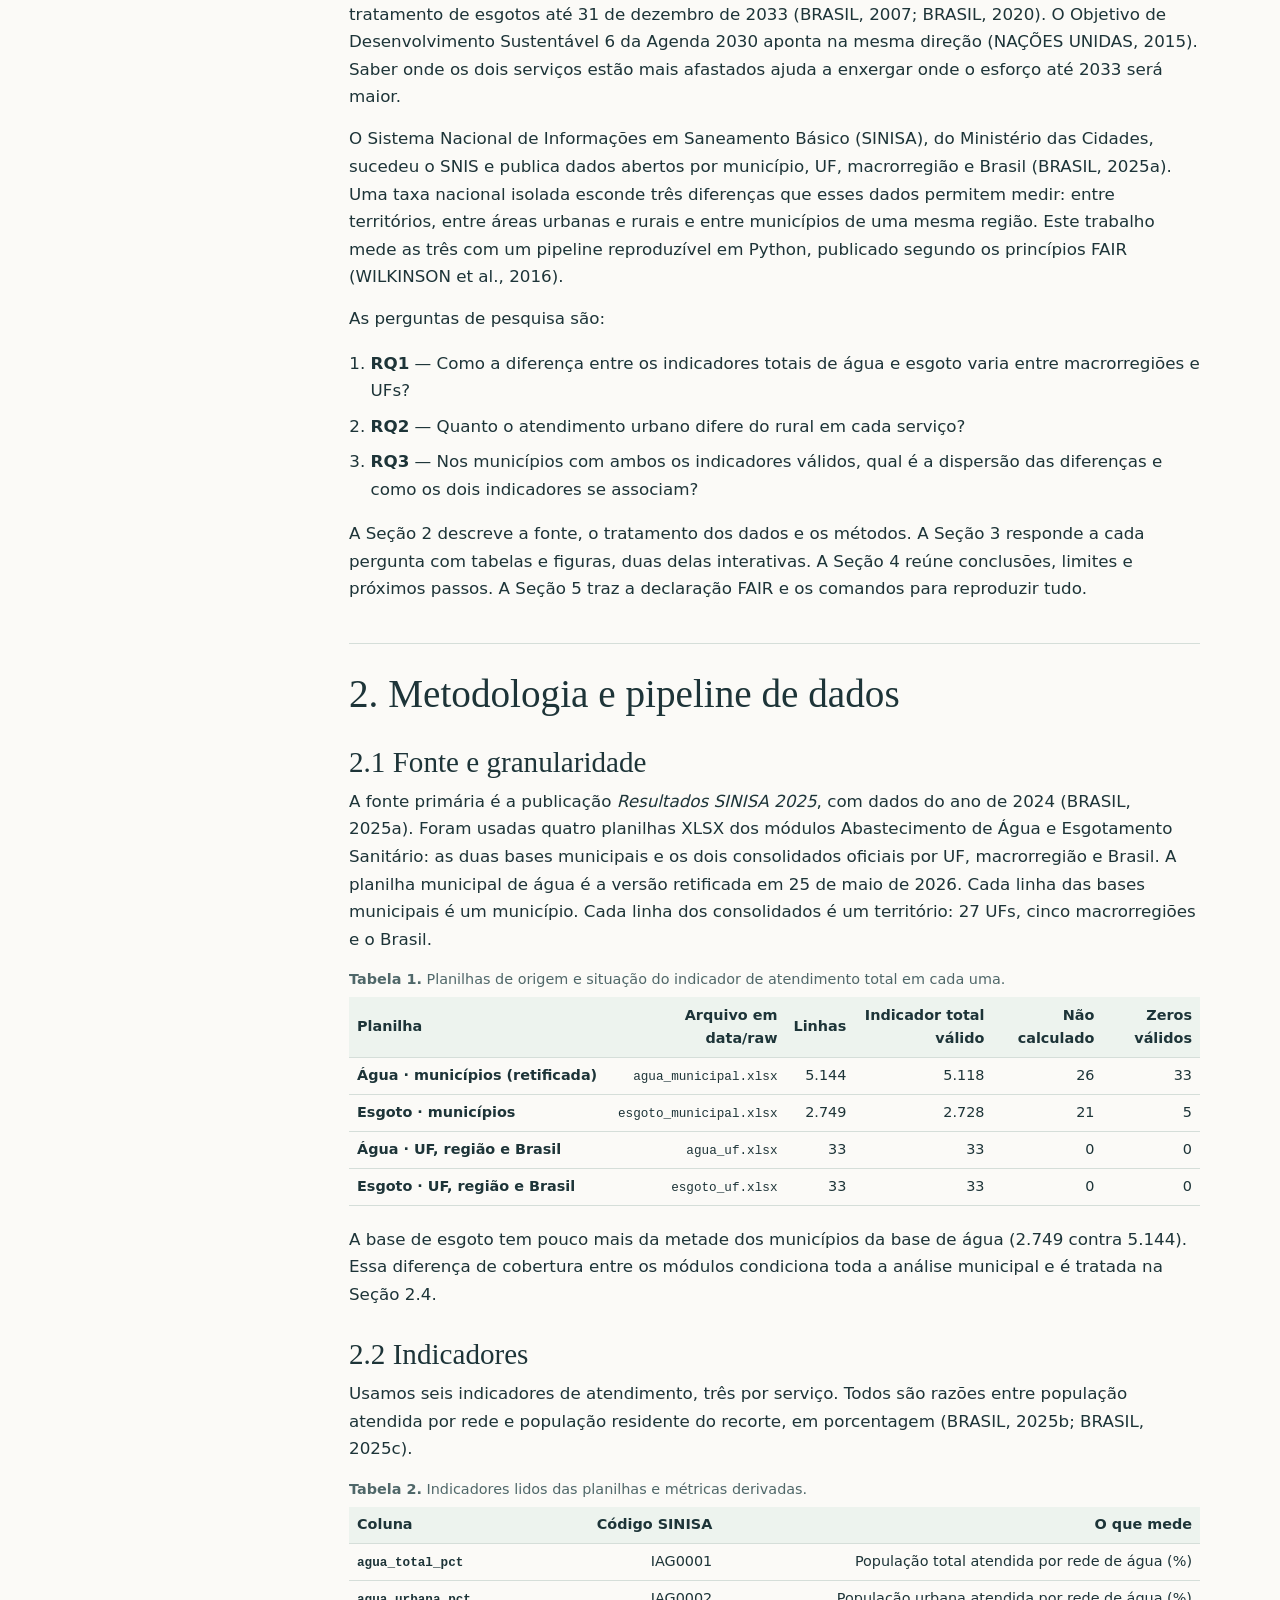
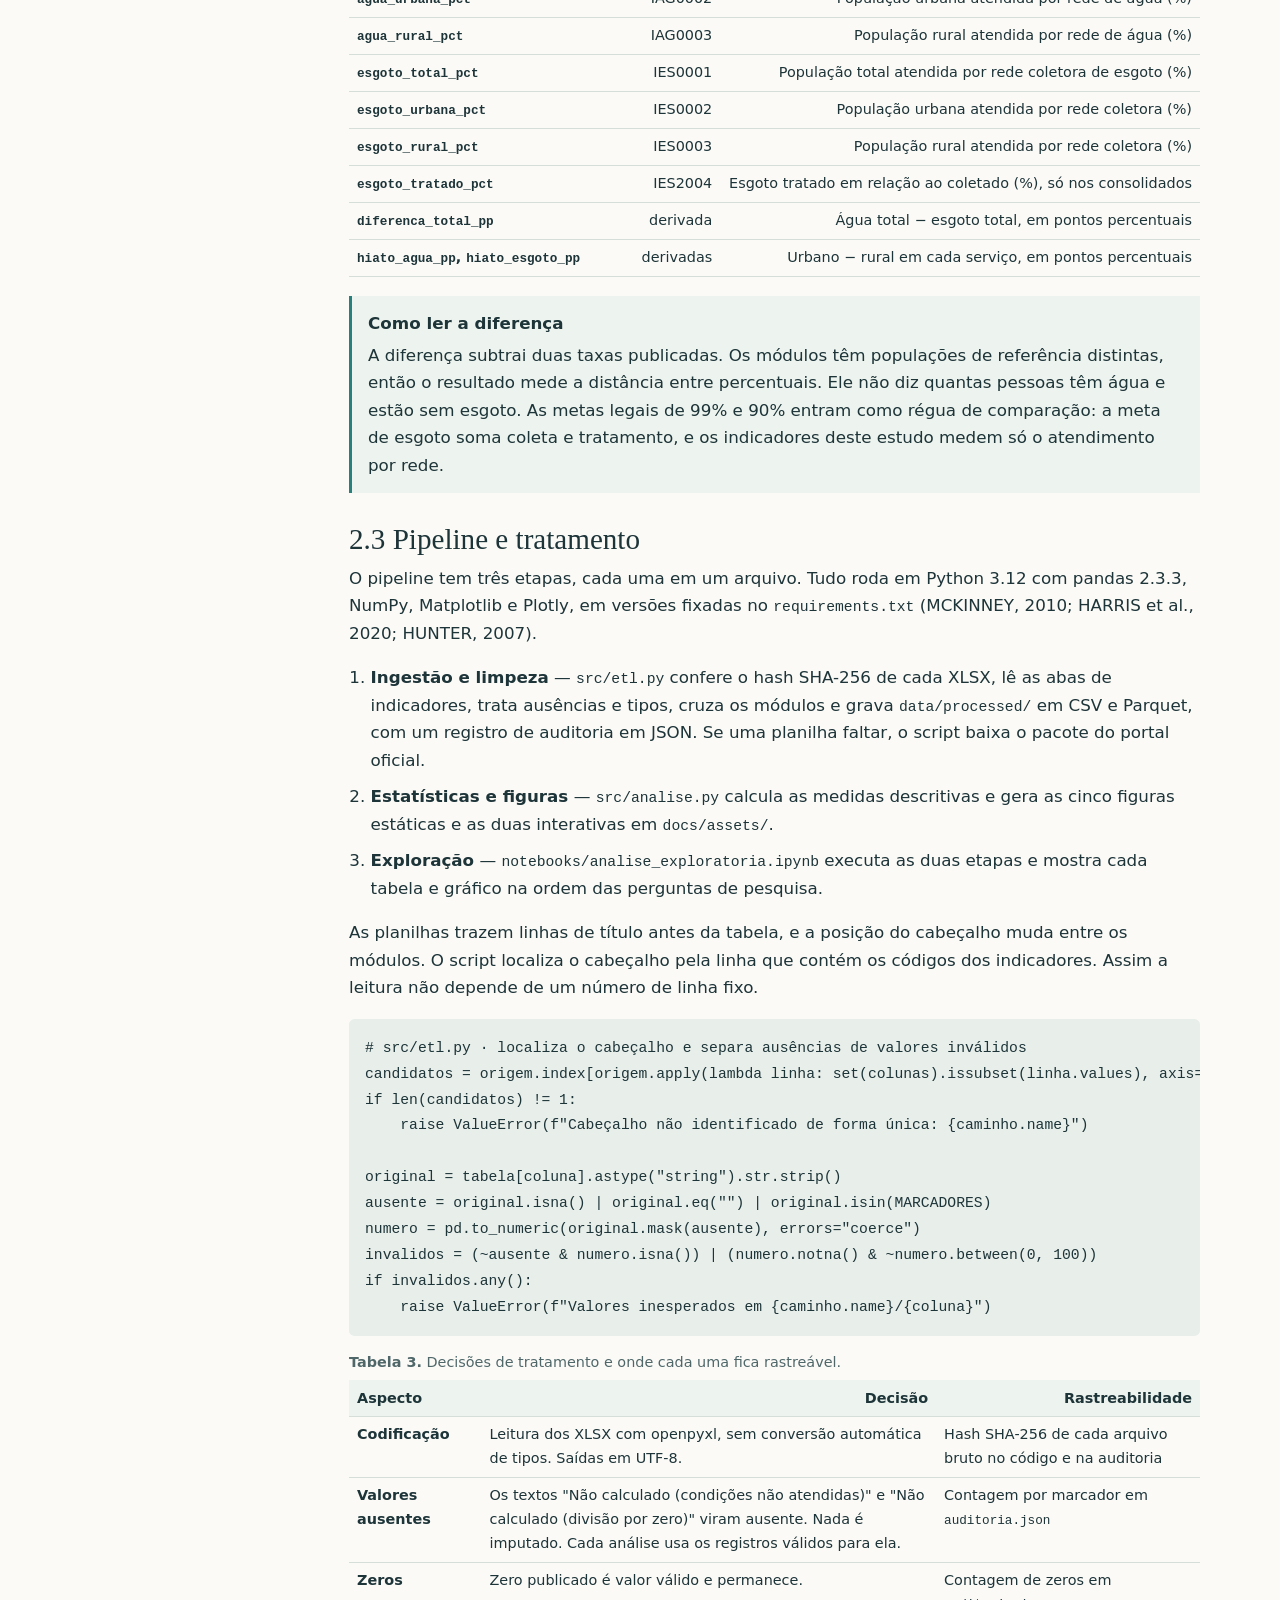
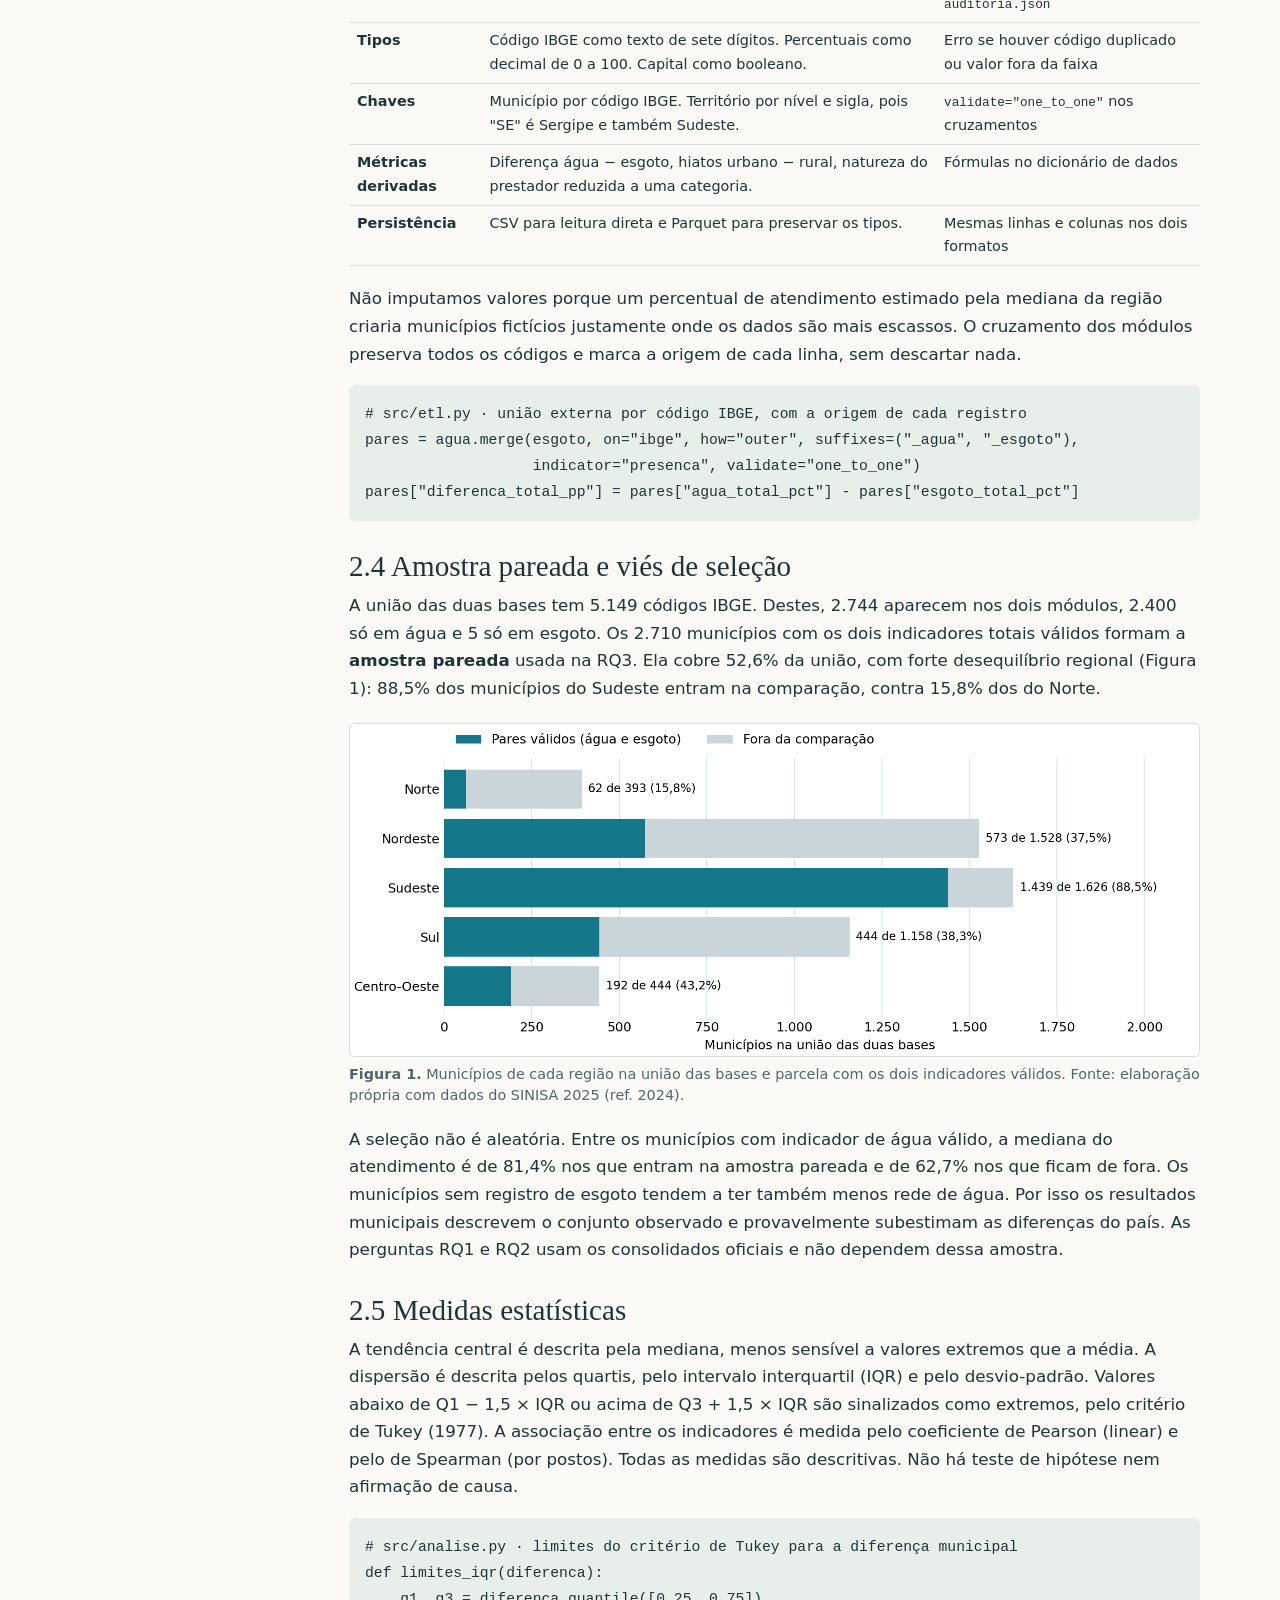
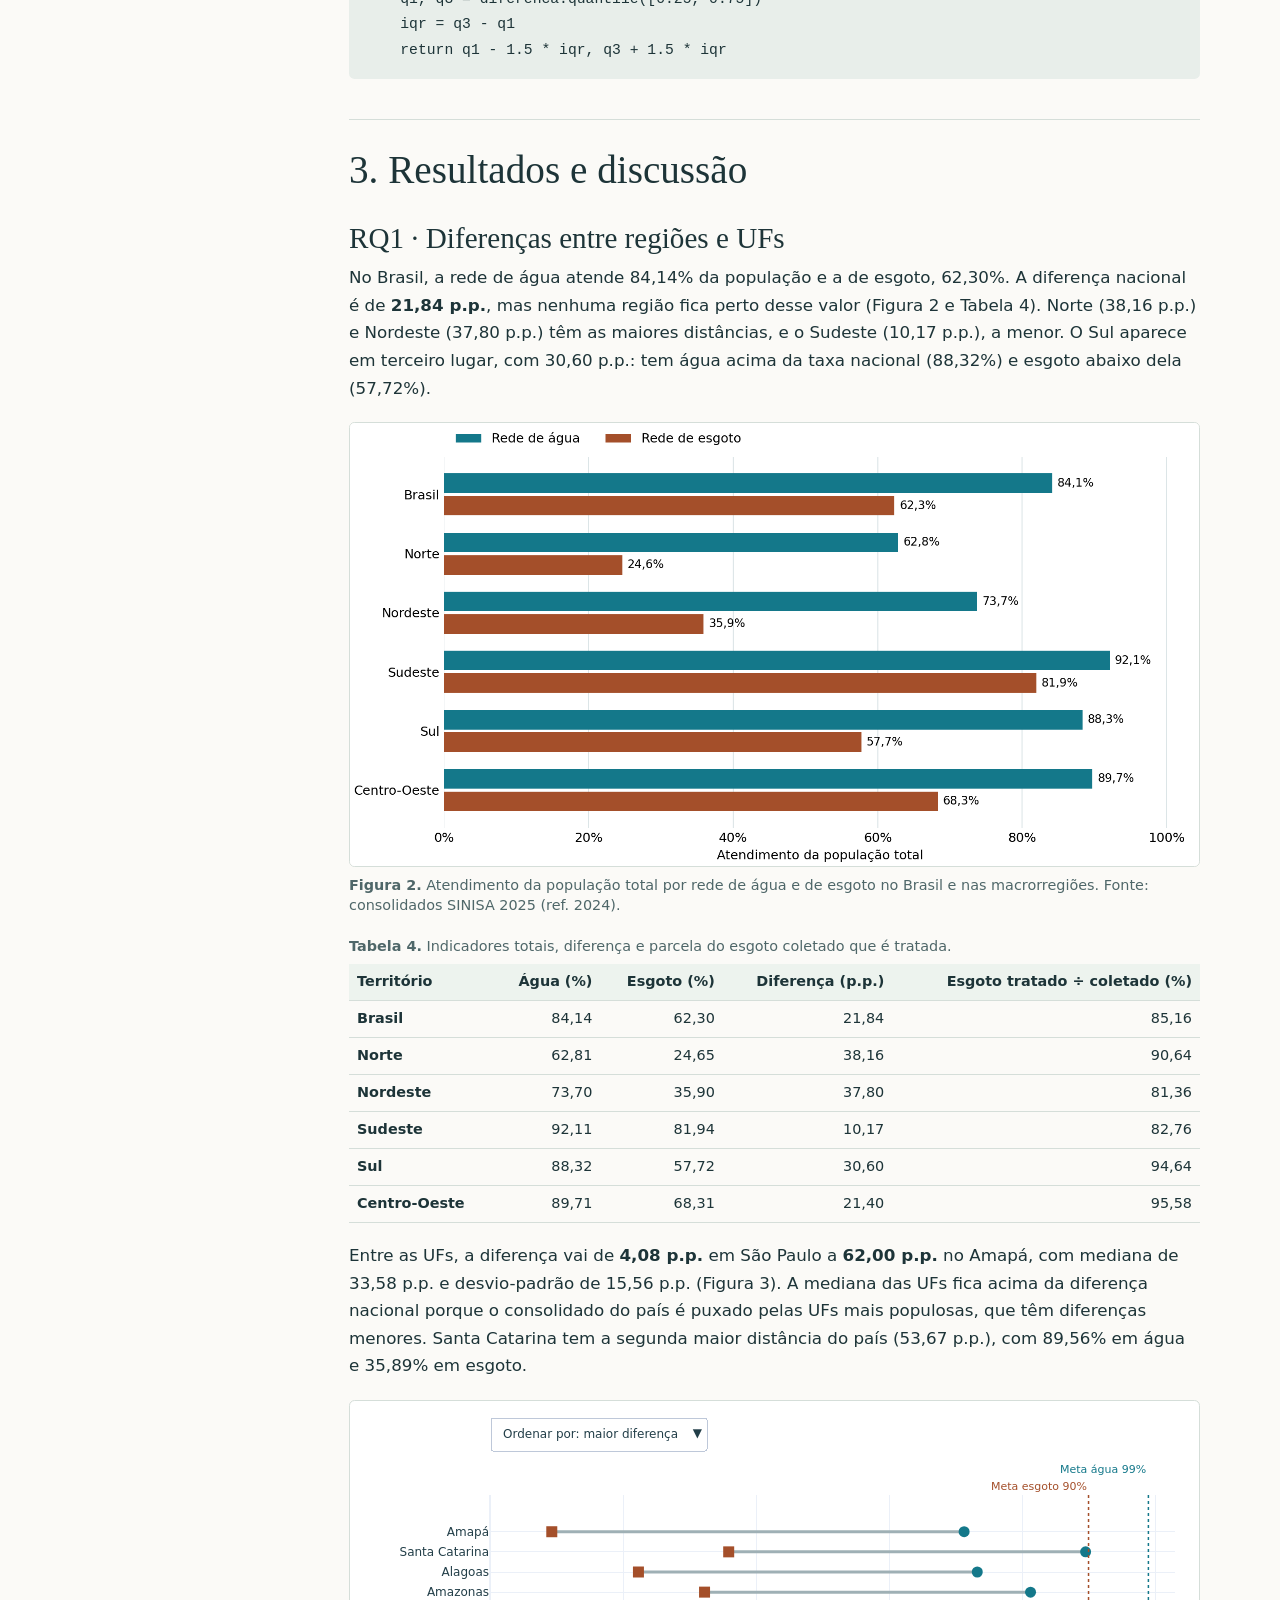
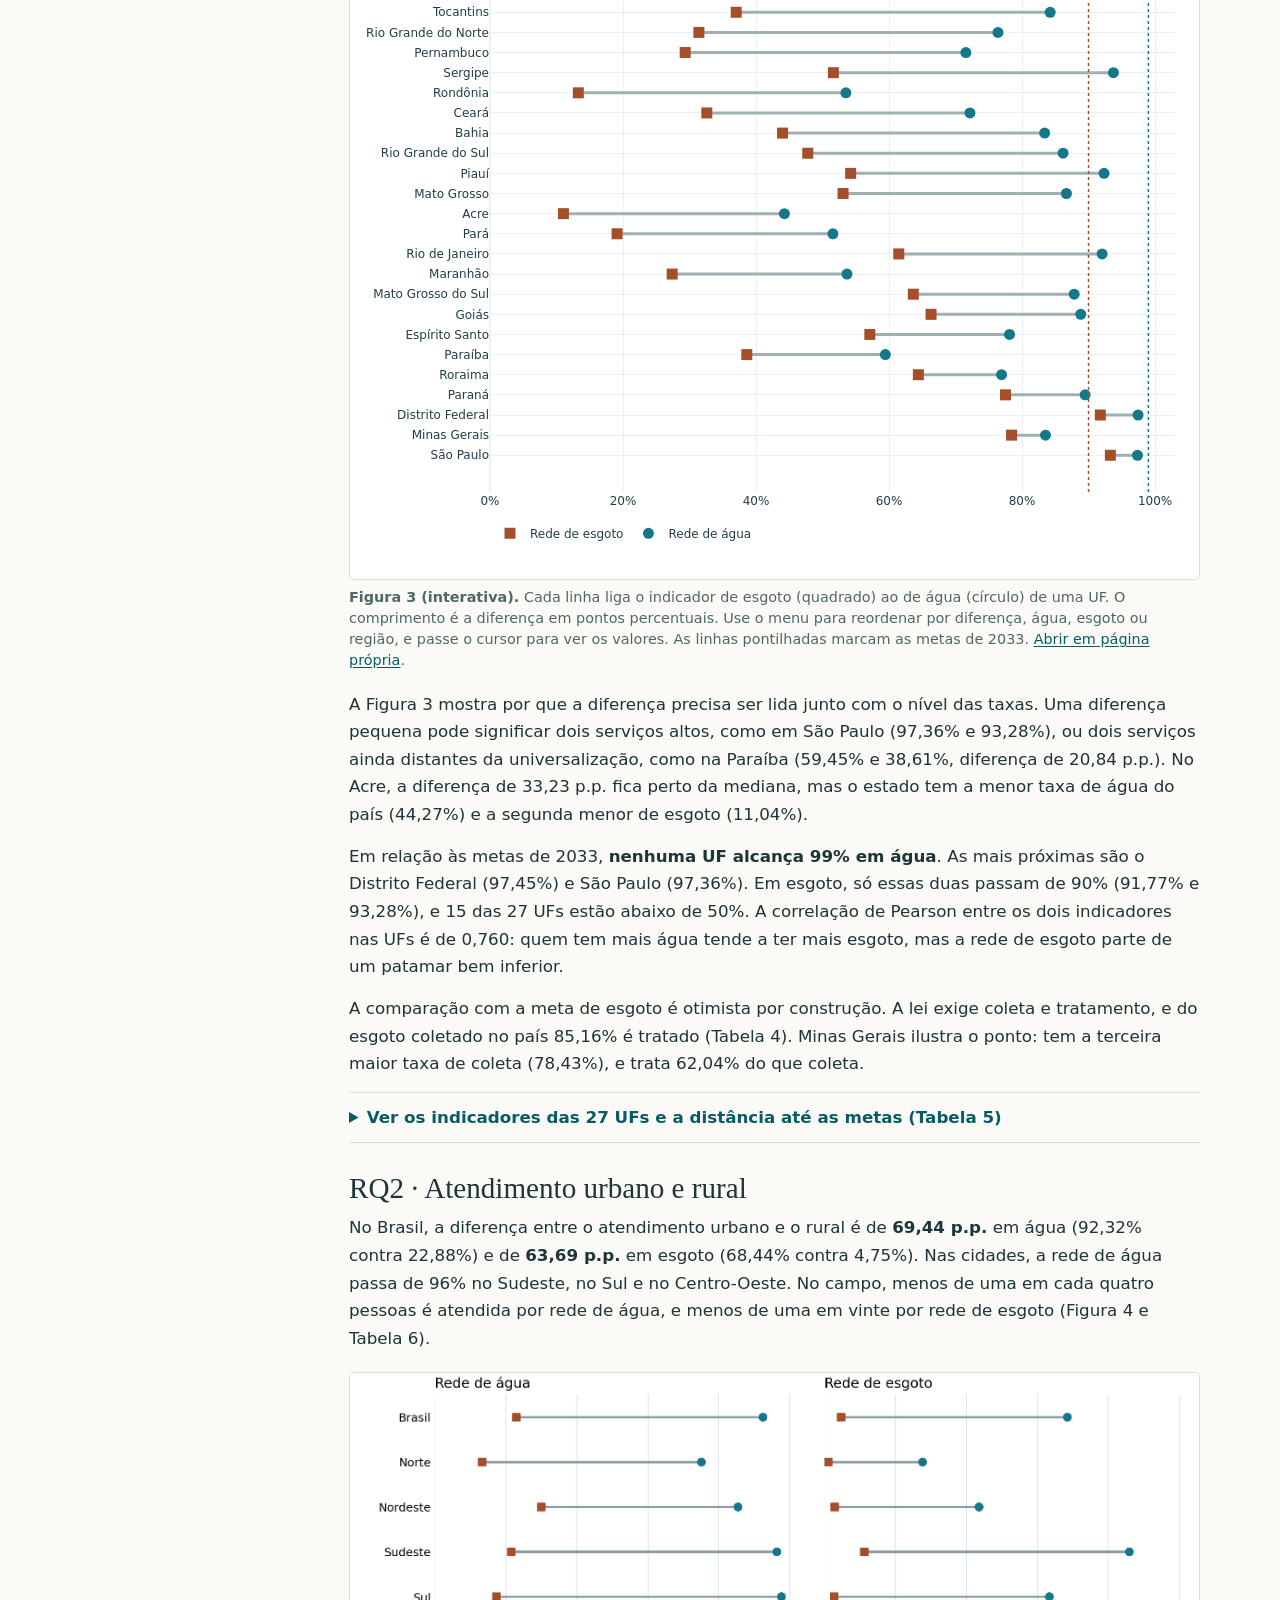
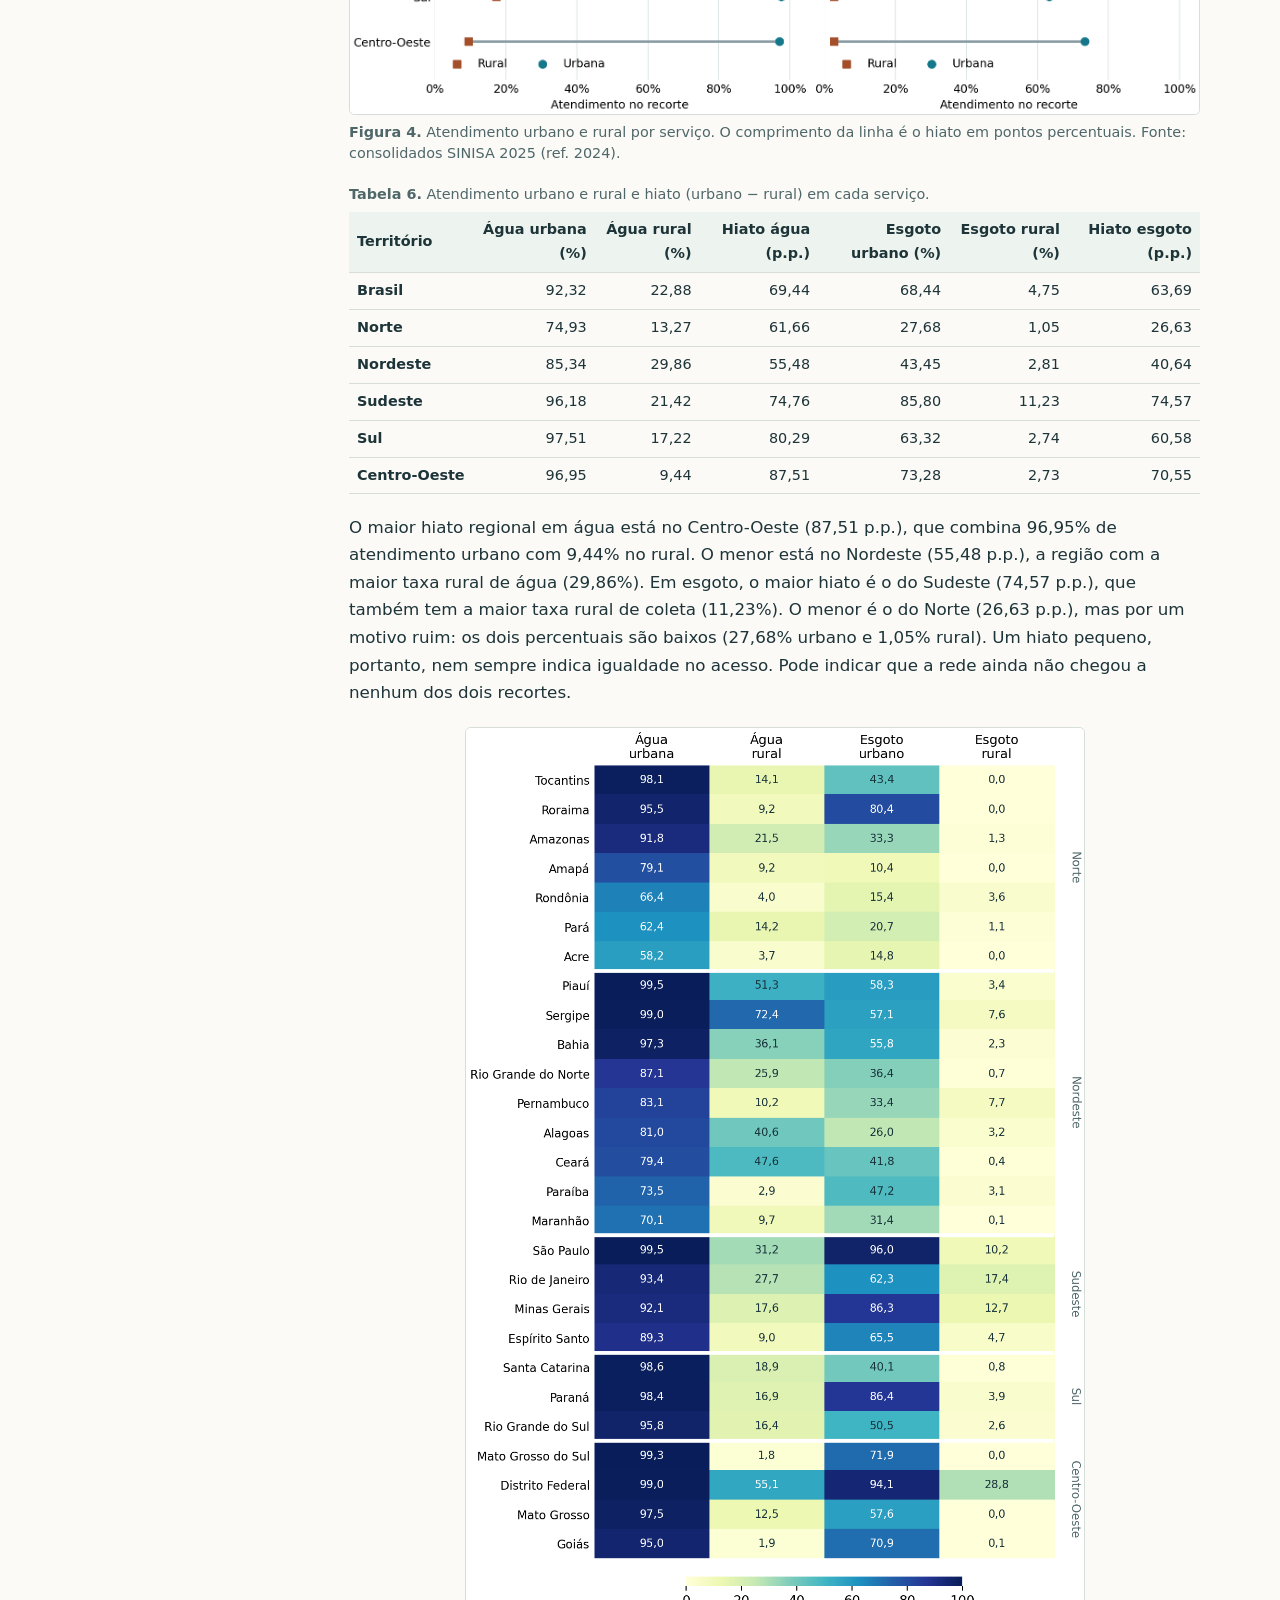
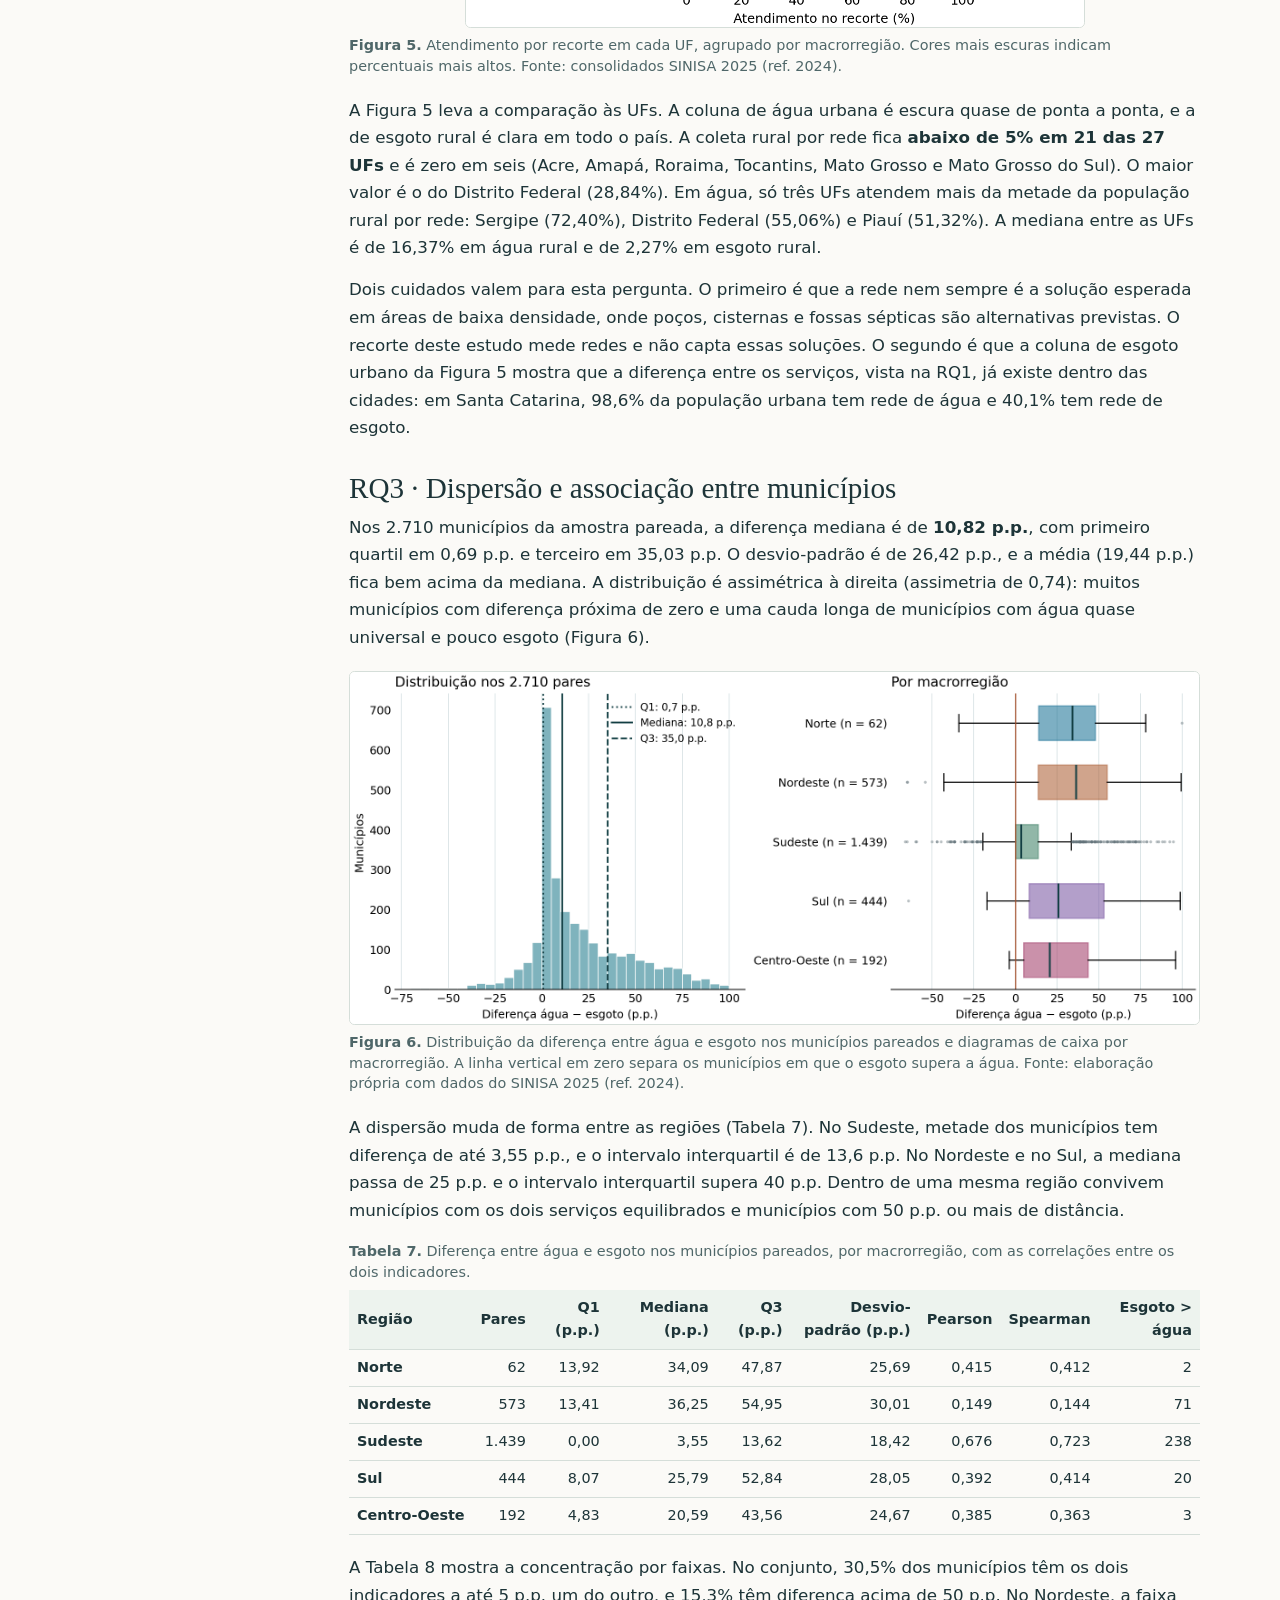
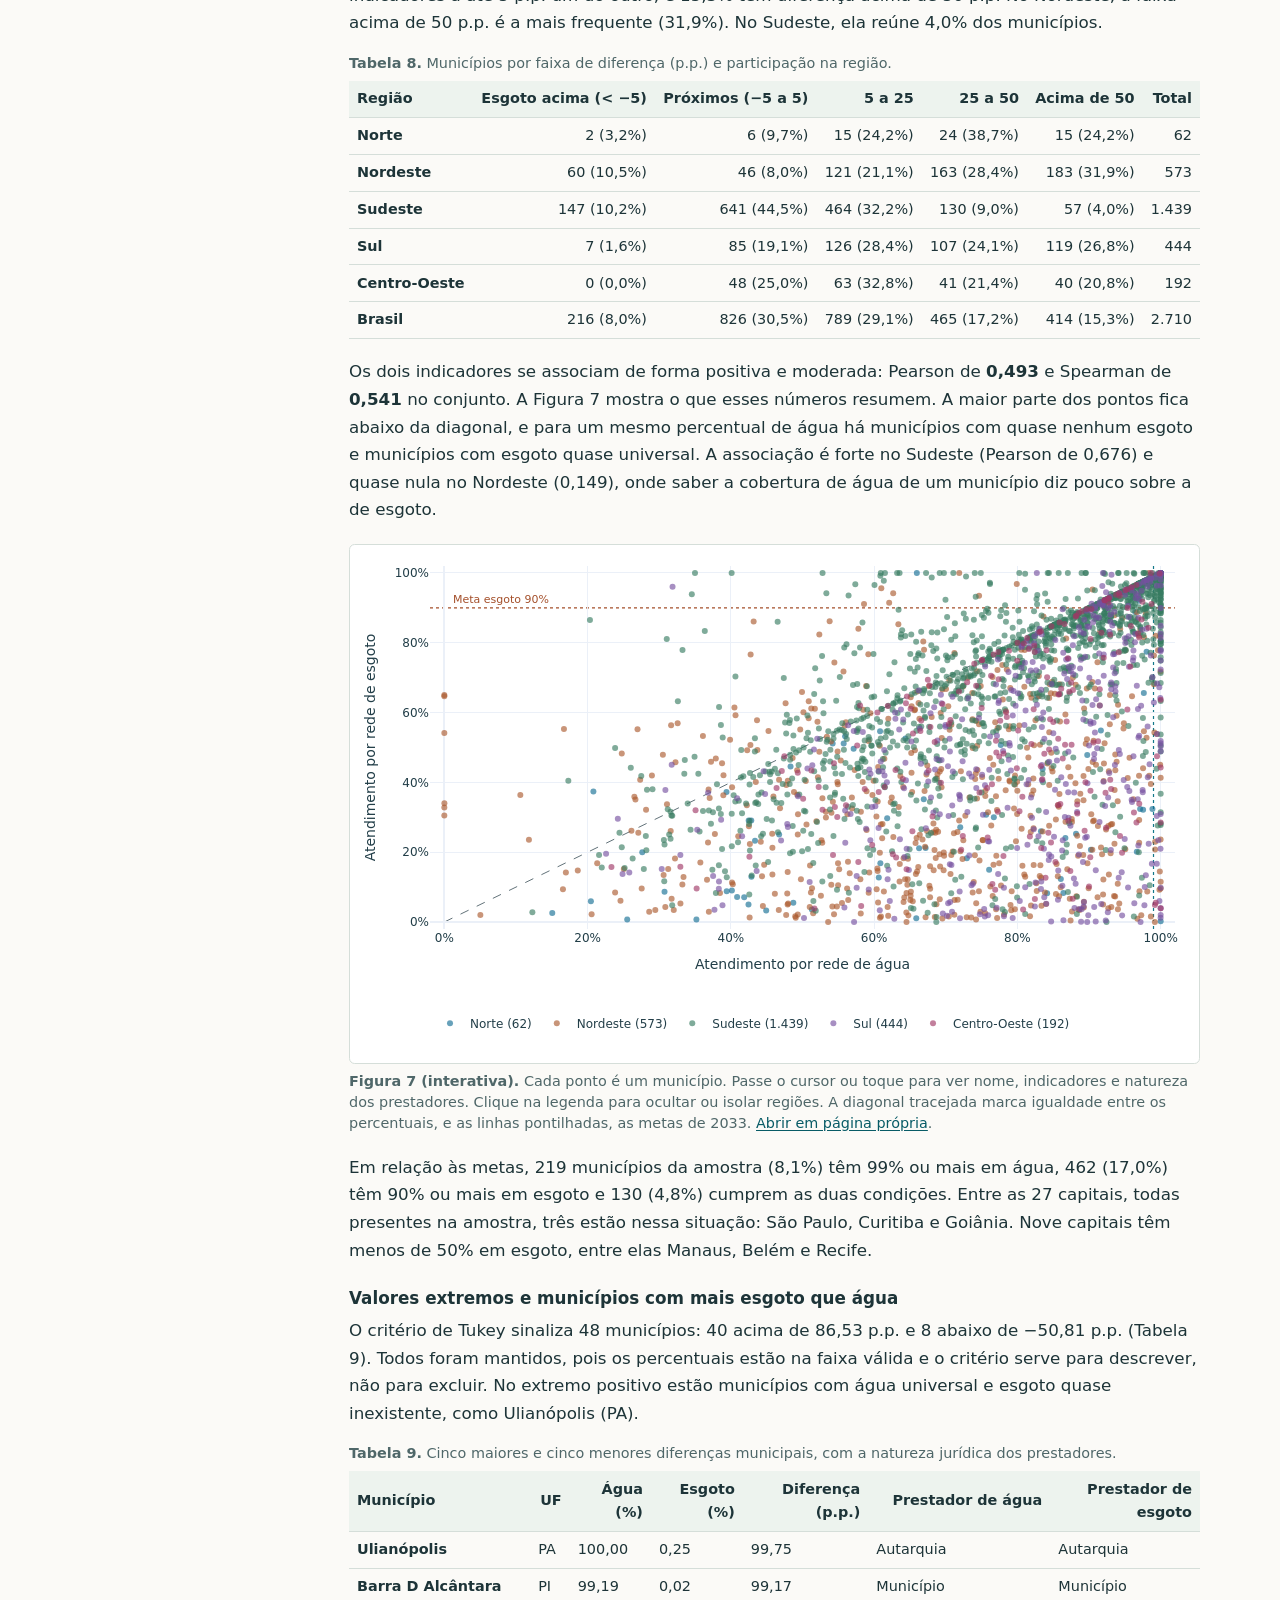
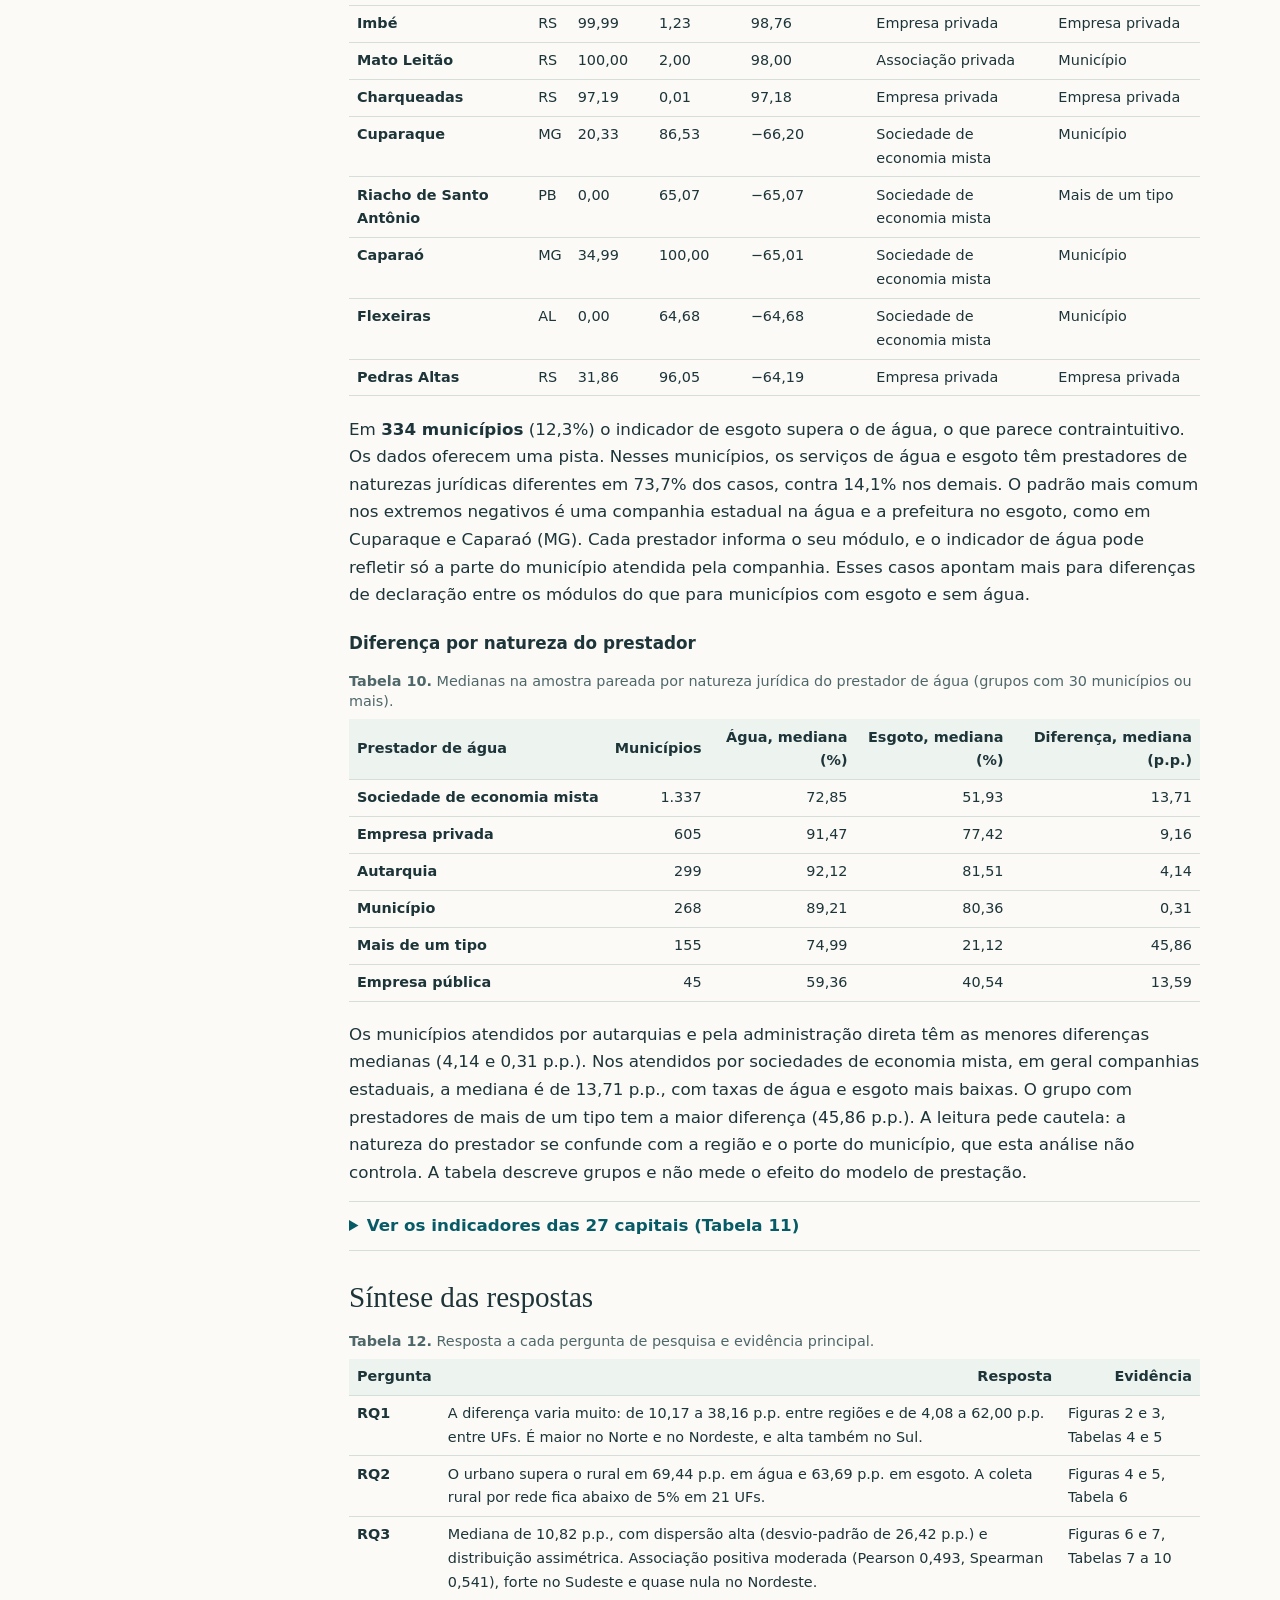
==== commit fc325f04: "G2 de Linguagens: análise e artigo ampliados - ETL: capital, natureza do prestador, esgoto tratado e" ====
--- a/linguagens-de-programacao/projeto-saneamento-sinisa/docs/index.html
+++ b/linguagens-de-programacao/projeto-saneamento-sinisa/docs/index.html
@@ -5,7 +5,7 @@
   <meta name="viewport" content="width=device-width, initial-scale=1">
   <meta name="description" content="Artigo sobre o atendimento por redes de água e esgoto no Brasil, com análise de dados abertos do SINISA 2025, ano de referência 2024.">
   <meta name="author" content="Guilherme Daflon Goulart Costa e Marcella Guimaraes Rodrigues Da Silva">
-  <meta name="keywords" content="saneamento básico, abastecimento de água, esgotamento sanitário, desigualdade territorial, SINISA">
+  <meta name="keywords" content="saneamento básico, abastecimento de água, esgotamento sanitário, desigualdade territorial, SINISA, dados abertos">
   <meta name="theme-color" content="#123e43">
   <link rel="stylesheet" href="assets/artigo.css">
   <title>Atendimento por redes de água e esgoto no Brasil em 2024</title>
@@ -16,14 +16,16 @@
     <div class="largura">
       <p class="edicao">Projeto Prático G2 · Linguagens de Programação · 2026.2</p>
       <h1>Atendimento por redes de água e esgoto no Brasil em 2024</h1>
+      <p class="subtitulo">Diferenças entre regiões, entre o urbano e o rural e entre municípios, a partir dos dados abertos do SINISA</p>
       <p class="autoria">Guilherme Daflon Goulart Costa<br>Marcella Guimaraes Rodrigues Da Silva</p>
-      <p class="filiacao">Centro Universitário La Salle do Rio de Janeiro · Sistemas de Informação, 6º período<br>Professor Alexandre Neves Louzada</p>
+      <p class="filiacao">Centro Universitário La Salle do Rio de Janeiro · Bacharelado em Sistemas de Informação, 6º período<br>Disciplina Linguagens de Programação · Professor Alexandre Neves Louzada</p>
       <div class="links-capa">
         <a class="botao" href="https://github.com/GDaflon/lasalle/tree/main/linguagens-de-programacao/projeto-saneamento-sinisa">Código e dados no GitHub</a>
         <a class="botao secundario" href="https://colab.research.google.com/github/GDaflon/lasalle/blob/main/linguagens-de-programacao/projeto-saneamento-sinisa/notebooks/analise_exploratoria.ipynb">Abrir notebook no Colab</a>
+        <a class="botao secundario" href="https://github.com/GDaflon/lasalle/blob/main/linguagens-de-programacao/projeto-saneamento-sinisa/data/data_dictionary.md">Dicionário de dados</a>
       </div>
       <ul class="metadados" aria-label="Metadados do estudo">
-        <li>SINISA 2025</li><li>Referência 2024</li><li>27 UFs</li>
+        <li>SINISA 2025</li><li>Referência 2024</li><li>5.149 municípios</li><li>27 UFs</li><li>Python 3.12</li><li>Código MIT</li><li>Texto CC BY 4.0</li>
       </ul>
     </div>
   </header>
@@ -35,7 +37,14 @@
         <li><a href="#resumo">Resumo</a></li>
         <li><a href="#introducao">1. Introdução</a></li>
         <li><a href="#metodo">2. Metodologia</a></li>
-        <li><a href="#resultados">3. Resultados e discussão</a></li>
+        <li><a href="#resultados">3. Resultados e discussão</a>
+          <ul>
+            <li><a href="#rq1">RQ1 · Regiões e UFs</a></li>
+            <li><a href="#rq2">RQ2 · Urbano e rural</a></li>
+            <li><a href="#rq3">RQ3 · Municípios</a></li>
+            <li><a href="#sintese">Síntese</a></li>
+          </ul>
+        </li>
         <li><a href="#conclusao">4. Conclusão</a></li>
         <li><a href="#fair">5. Dados e declaração FAIR</a></li>
         <li><a href="#referencias">6. Referências</a></li>
@@ -45,110 +54,407 @@
     <main id="conteudo">
       <section id="resumo" aria-labelledby="titulo-resumo">
         <h2 id="titulo-resumo">Resumo</h2>
-        <p>O abastecimento de água e a coleta de esgoto são serviços complementares, mas o atendimento por rede varia de forma desigual no Brasil. Este estudo compara os indicadores do Sistema Nacional de Informações em Saneamento Básico (SINISA 2025), ano de referência 2024, em três escalas: macrorregiões e unidades federativas, áreas urbanas e rurais e municípios. Foram utilizadas quatro planilhas oficiais. A rotina em Python padronizou os campos, registrou valores não calculados e cruzou os municípios por código IBGE. No consolidado nacional, a rede de água atendeu 84,14% da população de referência do módulo e a rede de esgoto, 62,30% da população de referência do seu módulo. O Norte apresentou a maior diferença regional entre as duas taxas, de 38,16 pontos percentuais. No recorte rural nacional, os percentuais foram 22,88% para água e 4,75% para esgoto. Em 2.710 municípios com ambos os indicadores totais válidos, a diferença mediana foi de 10,82 pontos percentuais, e o coeficiente de Pearson foi de 0,493. As diferenças mostram onde o atendimento por redes se distancia mais, observadas a participação desigual dos municípios e a exclusão de soluções alternativas do recorte.</p>
-        <p class="palavras"><strong>Palavras-chave</strong> — saneamento básico, abastecimento de água, esgotamento sanitário, desigualdade territorial, SINISA.</p>
+        <p>O acesso à água por rede e a coleta de esgoto avançam em ritmos diferentes no Brasil, e a legislação fixa metas de 99% e 90% de atendimento até 2033. Este estudo compara os dois indicadores do Sistema Nacional de Informações em Saneamento Básico (SINISA 2025, ano de referência 2024) em três escalas: macrorregiões e unidades federativas, áreas urbanas e rurais e municípios. Um pipeline em Python com pandas lê quatro planilhas oficiais, valida os arquivos por hash, registra os valores não calculados sem imputá-los e cruza os municípios pelo código IBGE. No consolidado nacional, a rede de água atende 84,14% da população de referência e a de esgoto, 62,30%, diferença de 21,84 pontos percentuais. A diferença chega a 38,16 pontos no Norte e a 62,00 no Amapá. Nenhuma unidade federativa alcança 99% em água, e só São Paulo e o Distrito Federal passam de 90% em esgoto. No meio rural, a coleta por rede fica abaixo de 5% em 21 unidades federativas. Entre 2.710 municípios com os dois indicadores válidos, a diferença mediana é de 10,82 pontos, com desvio-padrão de 26,42 e correlação de Pearson de 0,493. Em 334 municípios o esgoto supera a água, e em 73,7% deles os dois serviços têm prestadores de naturezas distintas. A amostra pareada concentra-se no Sudeste, o que limita a generalização dos resultados municipais.</p>
+        <p class="palavras"><strong>Palavras-chave</strong> — saneamento básico, abastecimento de água, esgotamento sanitário, desigualdade territorial, SINISA, dados abertos.</p>
+        <ul class="destaques" aria-label="Números principais">
+          <li><strong>21,84 p.p.</strong><span>separam água (84,14%) e esgoto (62,30%) no Brasil</span></li>
+          <li><strong>0 de 27</strong><span>UFs alcançam 99% em água; duas passam de 90% em esgoto</span></li>
+          <li><strong>4,75%</strong><span>é o atendimento rural por rede de esgoto no país</span></li>
+          <li><strong>2.710</strong><span>municípios têm os dois indicadores válidos, 53,1% deles no Sudeste</span></li>
+        </ul>
       </section>
 
       <section id="introducao" aria-labelledby="titulo-intro">
         <h2 id="titulo-intro">1. Introdução</h2>
-        <p>Ter acesso à água por rede e contar com coleta de esgoto são dimensões complementares do saneamento. Examinar uma taxa isolada pode esconder diferenças entre serviços e entre territórios. O SINISA publica indicadores que permitem comparar essas dimensões com recortes definidos de população e território. Neste trabalho, analisamos o atendimento por redes no ano de referência 2024.</p>
+        <p>Água tratada na torneira e esgoto coletado são serviços que deveriam chegar juntos. Quando a rede de água chega e a de esgoto não, o volume consumido volta ao ambiente sem coleta, com efeitos sobre a saúde da população e a qualidade dos rios. No Brasil, as duas redes não cresceram no mesmo passo, e a distância entre elas muda bastante de um lugar para outro.</p>
+        <p>O tema tem prazo legal. A Lei nº 14.026/2020 atualizou o marco do saneamento e incluiu na Lei nº 11.445/2007 metas de universalização: 99% da população com água potável e 90% com coleta e tratamento de esgotos até 31 de dezembro de 2033 (BRASIL, 2007; BRASIL, 2020). O Objetivo de Desenvolvimento Sustentável 6 da Agenda 2030 aponta na mesma direção (NAÇÕES UNIDAS, 2015). Saber onde os dois serviços estão mais afastados ajuda a enxergar onde o esforço até 2033 será maior.</p>
+        <p>O Sistema Nacional de Informações em Saneamento Básico (SINISA), do Ministério das Cidades, sucedeu o SNIS e publica dados abertos por município, UF, macrorregião e Brasil (BRASIL, 2025a). Uma taxa nacional isolada esconde três diferenças que esses dados permitem medir: entre territórios, entre áreas urbanas e rurais e entre municípios de uma mesma região. Este trabalho mede as três com um pipeline reproduzível em Python, publicado segundo os princípios FAIR (WILKINSON et al., 2016).</p>
+        <p>As perguntas de pesquisa são:</p>
         <ol class="perguntas">
           <li><strong>RQ1</strong> — Como a diferença entre os indicadores totais de água e esgoto varia entre macrorregiões e UFs?</li>
           <li><strong>RQ2</strong> — Quanto o atendimento urbano difere do rural em cada serviço?</li>
           <li><strong>RQ3</strong> — Nos municípios com ambos os indicadores válidos, qual é a dispersão das diferenças e como os dois indicadores se associam?</li>
         </ol>
+        <p>A Seção 2 descreve a fonte, o tratamento dos dados e os métodos. A Seção 3 responde a cada pergunta com tabelas e figuras, duas delas interativas. A Seção 4 reúne conclusões, limites e próximos passos. A Seção 5 traz a declaração FAIR e os comandos para reproduzir tudo.</p>
       </section>
 
       <section id="metodo" aria-labelledby="titulo-metodo">
         <h2 id="titulo-metodo">2. Metodologia e pipeline de dados</h2>
-        <p>A fonte é a publicação SINISA 2025 do Ministério das Cidades, com dados de 2024. Foram usadas as planilhas municipais de água (retificação de maio de 2026) e esgoto, além dos respectivos consolidados oficiais por UF, macrorregião e Brasil. Os códigos IAG0001–IAG0003 e IES0001–IES0003 correspondem ao atendimento da população total, urbana e rural em cada serviço.</p>
-        <p>A rotina usa pandas para ler os XLSX e localizar o cabeçalho pelos códigos de indicador. O código IBGE é mantido como texto de sete dígitos. Percentuais são convertidos em números de 0 a 100. Marcadores de divisão por zero e condições não atendidas são registrados na auditoria e convertidos em campos vazios nos CSVs. Zeros numéricos permanecem válidos.</p>
-        <p>A união por código IBGE preserva os registros exclusivos de cada módulo. Dos 5.149 códigos na união, 2.744 aparecem nas duas planilhas, e 2.710 têm os dois indicadores totais válidos. A dispersão e as correlações usam esses pares. Nos consolidados, a chave combina nível, sigla e território para distinguir, por exemplo, Sergipe de Sudeste.</p>
-        <p>O trecho de <code>src/etl.py</code> mostra o cruzamento e a diferença em pontos percentuais.</p>
-        <pre><code>pares = agua.merge(esgoto, on="ibge", how="outer",
-                   suffixes=("_agua", "_esgoto"),
-                   indicator="presenca", validate="one_to_one")
-pares["diferenca_total_pp"] = (
-    pares["agua_total_pct"] - pares["esgoto_total_pct"]
-)</code></pre>
+
+        <h3>2.1 Fonte e granularidade</h3>
+        <p>A fonte primária é a publicação <cite>Resultados SINISA 2025</cite>, com dados do ano de 2024 (BRASIL, 2025a). Foram usadas quatro planilhas XLSX dos módulos Abastecimento de Água e Esgotamento Sanitário: as duas bases municipais e os dois consolidados oficiais por UF, macrorregião e Brasil. A planilha municipal de água é a versão retificada em 25 de maio de 2026. Cada linha das bases municipais é um município. Cada linha dos consolidados é um território: 27 UFs, cinco macrorregiões e o Brasil.</p>
+        <div class="rolagem">
+          <table>
+            <caption><strong>Tabela 1.</strong> Planilhas de origem e situação do indicador de atendimento total em cada uma.</caption>
+            <thead><tr><th scope="col">Planilha</th><th scope="col">Arquivo em data/raw</th><th scope="col">Linhas</th><th scope="col">Indicador total válido</th><th scope="col">Não calculado</th><th scope="col">Zeros válidos</th></tr></thead>
+            <tbody>
+              <tr><th scope="row">Água · municípios (retificada)</th><td><code>agua_municipal.xlsx</code></td><td>5.144</td><td>5.118</td><td>26</td><td>33</td></tr>
+              <tr><th scope="row">Esgoto · municípios</th><td><code>esgoto_municipal.xlsx</code></td><td>2.749</td><td>2.728</td><td>21</td><td>5</td></tr>
+              <tr><th scope="row">Água · UF, região e Brasil</th><td><code>agua_uf.xlsx</code></td><td>33</td><td>33</td><td>0</td><td>0</td></tr>
+              <tr><th scope="row">Esgoto · UF, região e Brasil</th><td><code>esgoto_uf.xlsx</code></td><td>33</td><td>33</td><td>0</td><td>0</td></tr>
+            </tbody>
+          </table>
+        </div>
+        <p>A base de esgoto tem pouco mais da metade dos municípios da base de água (2.749 contra 5.144). Essa diferença de cobertura entre os módulos condiciona toda a análise municipal e é tratada na Seção 2.4.</p>
+
+        <h3>2.2 Indicadores</h3>
+        <p>Usamos seis indicadores de atendimento, três por serviço. Todos são razões entre população atendida por rede e população residente do recorte, em porcentagem (BRASIL, 2025b; BRASIL, 2025c).</p>
+        <div class="rolagem">
+          <table>
+            <caption><strong>Tabela 2.</strong> Indicadores lidos das planilhas e métricas derivadas.</caption>
+            <thead><tr><th scope="col">Coluna</th><th scope="col">Código SINISA</th><th scope="col">O que mede</th></tr></thead>
+            <tbody>
+              <tr><th scope="row"><code>agua_total_pct</code></th><td>IAG0001</td><td>População total atendida por rede de água (%)</td></tr>
+              <tr><th scope="row"><code>agua_urbana_pct</code></th><td>IAG0002</td><td>População urbana atendida por rede de água (%)</td></tr>
+              <tr><th scope="row"><code>agua_rural_pct</code></th><td>IAG0003</td><td>População rural atendida por rede de água (%)</td></tr>
+              <tr><th scope="row"><code>esgoto_total_pct</code></th><td>IES0001</td><td>População total atendida por rede coletora de esgoto (%)</td></tr>
+              <tr><th scope="row"><code>esgoto_urbana_pct</code></th><td>IES0002</td><td>População urbana atendida por rede coletora (%)</td></tr>
+              <tr><th scope="row"><code>esgoto_rural_pct</code></th><td>IES0003</td><td>População rural atendida por rede coletora (%)</td></tr>
+              <tr><th scope="row"><code>esgoto_tratado_pct</code></th><td>IES2004</td><td>Esgoto tratado em relação ao coletado (%), só nos consolidados</td></tr>
+              <tr><th scope="row"><code>diferenca_total_pp</code></th><td>derivada</td><td>Água total − esgoto total, em pontos percentuais</td></tr>
+              <tr><th scope="row"><code>hiato_agua_pp</code>, <code>hiato_esgoto_pp</code></th><td>derivadas</td><td>Urbano − rural em cada serviço, em pontos percentuais</td></tr>
+            </tbody>
+          </table>
+        </div>
         <aside class="nota">
           <strong>Como ler a diferença</strong>
-          <p>A diferença subtrai as taxas publicadas. Os módulos usam universos de referência distintos, especialmente nos consolidados. O resultado expressa uma distância entre percentuais e não a proporção de pessoas que têm água e ficaram sem esgoto.</p>
+          <p>A diferença subtrai duas taxas publicadas. Os módulos têm populações de referência distintas, então o resultado mede a distância entre percentuais. Ele não diz quantas pessoas têm água e estão sem esgoto. As metas legais de 99% e 90% entram como régua de comparação: a meta de esgoto soma coleta e tratamento, e os indicadores deste estudo medem só o atendimento por rede.</p>
         </aside>
+
+        <h3>2.3 Pipeline e tratamento</h3>
+        <p>O pipeline tem três etapas, cada uma em um arquivo. Tudo roda em Python 3.12 com pandas 2.3.3, NumPy, Matplotlib e Plotly, em versões fixadas no <code>requirements.txt</code> (MCKINNEY, 2010; HARRIS et al., 2020; HUNTER, 2007).</p>
+        <ol class="etapas">
+          <li><strong>Ingestão e limpeza</strong> — <code>src/etl.py</code> confere o hash SHA-256 de cada XLSX, lê as abas de indicadores, trata ausências e tipos, cruza os módulos e grava <code>data/processed/</code> em CSV e Parquet, com um registro de auditoria em JSON. Se uma planilha faltar, o script baixa o pacote do portal oficial.</li>
+          <li><strong>Estatísticas e figuras</strong> — <code>src/analise.py</code> calcula as medidas descritivas e gera as cinco figuras estáticas e as duas interativas em <code>docs/assets/</code>.</li>
+          <li><strong>Exploração</strong> — <code>notebooks/analise_exploratoria.ipynb</code> executa as duas etapas e mostra cada tabela e gráfico na ordem das perguntas de pesquisa.</li>
+        </ol>
+        <p>As planilhas trazem linhas de título antes da tabela, e a posição do cabeçalho muda entre os módulos. O script localiza o cabeçalho pela linha que contém os códigos dos indicadores. Assim a leitura não depende de um número de linha fixo.</p>
+        <pre><code># src/etl.py · localiza o cabeçalho e separa ausências de valores inválidos
+candidatos = origem.index[origem.apply(lambda linha: set(colunas).issubset(linha.values), axis=1)]
+if len(candidatos) != 1:
+    raise ValueError(f"Cabeçalho não identificado de forma única: {caminho.name}")
+
+original = tabela[coluna].astype("string").str.strip()
+ausente = original.isna() | original.eq("") | original.isin(MARCADORES)
+numero = pd.to_numeric(original.mask(ausente), errors="coerce")
+invalidos = (~ausente &amp; numero.isna()) | (numero.notna() &amp; ~numero.between(0, 100))
+if invalidos.any():
+    raise ValueError(f"Valores inesperados em {caminho.name}/{coluna}")</code></pre>
+        <div class="rolagem">
+          <table class="texto">
+            <caption><strong>Tabela 3.</strong> Decisões de tratamento e onde cada uma fica rastreável.</caption>
+            <thead><tr><th scope="col">Aspecto</th><th scope="col">Decisão</th><th scope="col">Rastreabilidade</th></tr></thead>
+            <tbody>
+              <tr><th scope="row">Codificação</th><td>Leitura dos XLSX com openpyxl, sem conversão automática de tipos. Saídas em UTF-8.</td><td>Hash SHA-256 de cada arquivo bruto no código e na auditoria</td></tr>
+              <tr><th scope="row">Valores ausentes</th><td>Os textos "Não calculado (condições não atendidas)" e "Não calculado (divisão por zero)" viram ausente. Nada é imputado. Cada análise usa os registros válidos para ela.</td><td>Contagem por marcador em <code>auditoria.json</code></td></tr>
+              <tr><th scope="row">Zeros</th><td>Zero publicado é valor válido e permanece.</td><td>Contagem de zeros em <code>auditoria.json</code></td></tr>
+              <tr><th scope="row">Tipos</th><td>Código IBGE como texto de sete dígitos. Percentuais como decimal de 0 a 100. Capital como booleano.</td><td>Erro se houver código duplicado ou valor fora da faixa</td></tr>
+              <tr><th scope="row">Chaves</th><td>Município por código IBGE. Território por nível e sigla, pois "SE" é Sergipe e também Sudeste.</td><td><code>validate="one_to_one"</code> nos cruzamentos</td></tr>
+              <tr><th scope="row">Métricas derivadas</th><td>Diferença água − esgoto, hiatos urbano − rural, natureza do prestador reduzida a uma categoria.</td><td>Fórmulas no dicionário de dados</td></tr>
+              <tr><th scope="row">Persistência</th><td>CSV para leitura direta e Parquet para preservar os tipos.</td><td>Mesmas linhas e colunas nos dois formatos</td></tr>
+            </tbody>
+          </table>
+        </div>
+        <p>Não imputamos valores porque um percentual de atendimento estimado pela mediana da região criaria municípios fictícios justamente onde os dados são mais escassos. O cruzamento dos módulos preserva todos os códigos e marca a origem de cada linha, sem descartar nada.</p>
+        <pre><code># src/etl.py · união externa por código IBGE, com a origem de cada registro
+pares = agua.merge(esgoto, on="ibge", how="outer", suffixes=("_agua", "_esgoto"),
+                   indicator="presenca", validate="one_to_one")
+pares["diferenca_total_pp"] = pares["agua_total_pct"] - pares["esgoto_total_pct"]</code></pre>
+
+        <h3>2.4 Amostra pareada e viés de seleção</h3>
+        <p>A união das duas bases tem 5.149 códigos IBGE. Destes, 2.744 aparecem nos dois módulos, 2.400 só em água e 5 só em esgoto. Os 2.710 municípios com os dois indicadores totais válidos formam a <strong>amostra pareada</strong> usada na RQ3. Ela cobre 52,6% da união, com forte desequilíbrio regional (Figura 1): 88,5% dos municípios do Sudeste entram na comparação, contra 15,8% dos do Norte.</p>
+        <figure>
+          <img src="assets/cobertura.png" width="1655" height="648" loading="lazy" alt="Barras empilhadas por região. Sudeste: 1.439 pares de 1.626 municípios. Norte: 62 de 393. Nordeste: 573 de 1.528. Sul: 444 de 1.158. Centro-Oeste: 192 de 444.">
+          <figcaption><strong>Figura 1.</strong> Municípios de cada região na união das bases e parcela com os dois indicadores válidos. Fonte: elaboração própria com dados do SINISA 2025 (ref. 2024).</figcaption>
+        </figure>
+        <p>A seleção não é aleatória. Entre os municípios com indicador de água válido, a mediana do atendimento é de 81,4% nos que entram na amostra pareada e de 62,7% nos que ficam de fora. Os municípios sem registro de esgoto tendem a ter também menos rede de água. Por isso os resultados municipais descrevem o conjunto observado e provavelmente subestimam as diferenças do país. As perguntas RQ1 e RQ2 usam os consolidados oficiais e não dependem dessa amostra.</p>
+
+        <h3>2.5 Medidas estatísticas</h3>
+        <p>A tendência central é descrita pela mediana, menos sensível a valores extremos que a média. A dispersão é descrita pelos quartis, pelo intervalo interquartil (IQR) e pelo desvio-padrão. Valores abaixo de Q1 − 1,5 × IQR ou acima de Q3 + 1,5 × IQR são sinalizados como extremos, pelo critério de Tukey (1977). A associação entre os indicadores é medida pelo coeficiente de Pearson (linear) e pelo de Spearman (por postos). Todas as medidas são descritivas. Não há teste de hipótese nem afirmação de causa.</p>
+        <pre><code># src/analise.py · limites do critério de Tukey para a diferença municipal
+def limites_iqr(diferenca):
+    q1, q3 = diferenca.quantile([0.25, 0.75])
+    iqr = q3 - q1
+    return q1 - 1.5 * iqr, q3 + 1.5 * iqr</code></pre>
       </section>
 
       <section id="resultados" aria-labelledby="titulo-resultados">
         <h2 id="titulo-resultados">3. Resultados e discussão</h2>
 
-        <h3>RQ1 · Diferenças entre regiões e UFs</h3>
-        <p>A diferença nacional foi de <strong>21,84 p.p.</strong> O Norte teve o maior valor regional (38,16 p.p.), seguido do Nordeste (37,80 p.p.). A comparação com o Sudeste (10,17 p.p.) mostra que um valor nacional único encobre situações distintas. No Norte, o indicador de esgoto foi 24,65%, ante 81,94% no Sudeste.</p>
-        <figure>
-          <img src="assets/regioes.png" width="1656" height="864" loading="lazy" alt="Gráfico de barras dos indicadores totais. O Norte tem 62,81% em água e 24,65% em esgoto. O Sudeste tem 92,11% em água e 81,94% em esgoto.">
-          <figcaption><strong>Figura 1.</strong> Atendimento da população total por rede de água e de esgoto. Fonte: consolidados SINISA 2025 (ref. 2024).</figcaption>
-        </figure>
-        <p>Entre as UFs, o Amapá teve a maior diferença, <strong>62,00 p.p.</strong> (71,29% em água e 9,29% em esgoto). São Paulo teve a menor, <strong>4,08 p.p.</strong> (97,36% e 93,28%). A leitura conjunta dos dois percentuais evita confundir uma diferença pequena com atendimento alto.</p>
+        <h3 id="rq1">RQ1 · Diferenças entre regiões e UFs</h3>
+        <p>No Brasil, a rede de água atende 84,14% da população e a de esgoto, 62,30%. A diferença nacional é de <strong>21,84 p.p.</strong>, mas nenhuma região fica perto desse valor (Figura 2 e Tabela 4). Norte (38,16 p.p.) e Nordeste (37,80 p.p.) têm as maiores distâncias, e o Sudeste (10,17 p.p.), a menor. O Sul aparece em terceiro lugar, com 30,60 p.p.: tem água acima da taxa nacional (88,32%) e esgoto abaixo dela (57,72%).</p>
+        <figure>
+          <img src="assets/regioes.png" width="1655" height="864" loading="lazy" alt="Gráfico de barras dos indicadores totais. O Norte tem 62,81% em água e 24,65% em esgoto. O Sudeste tem 92,11% em água e 81,94% em esgoto.">
+          <figcaption><strong>Figura 2.</strong> Atendimento da população total por rede de água e de esgoto no Brasil e nas macrorregiões. Fonte: consolidados SINISA 2025 (ref. 2024).</figcaption>
+        </figure>
+        <div class="rolagem">
+          <table>
+            <caption><strong>Tabela 4.</strong> Indicadores totais, diferença e parcela do esgoto coletado que é tratada.</caption>
+            <thead><tr><th scope="col">Território</th><th scope="col">Água (%)</th><th scope="col">Esgoto (%)</th><th scope="col">Diferença (p.p.)</th><th scope="col">Esgoto tratado ÷ coletado (%)</th></tr></thead>
+            <tbody>
+              <tr><th scope="row">Brasil</th><td>84,14</td><td>62,30</td><td>21,84</td><td>85,16</td></tr>
+              <tr><th scope="row">Norte</th><td>62,81</td><td>24,65</td><td>38,16</td><td>90,64</td></tr>
+              <tr><th scope="row">Nordeste</th><td>73,70</td><td>35,90</td><td>37,80</td><td>81,36</td></tr>
+              <tr><th scope="row">Sudeste</th><td>92,11</td><td>81,94</td><td>10,17</td><td>82,76</td></tr>
+              <tr><th scope="row">Sul</th><td>88,32</td><td>57,72</td><td>30,60</td><td>94,64</td></tr>
+              <tr><th scope="row">Centro-Oeste</th><td>89,71</td><td>68,31</td><td>21,40</td><td>95,58</td></tr>
+            </tbody>
+          </table>
+        </div>
+        <p>Entre as UFs, a diferença vai de <strong>4,08 p.p.</strong> em São Paulo a <strong>62,00 p.p.</strong> no Amapá, com mediana de 33,58 p.p. e desvio-padrão de 15,56 p.p. (Figura 3). A mediana das UFs fica acima da diferença nacional porque o consolidado do país é puxado pelas UFs mais populosas, que têm diferenças menores. Santa Catarina tem a segunda maior distância do país (53,67 p.p.), com 89,56% em água e 35,89% em esgoto.</p>
+        <figure>
+          <iframe class="alto" src="assets/ufs.html" title="Gráfico interativo com os indicadores de água e esgoto das 27 UFs" loading="lazy"></iframe>
+          <figcaption><strong>Figura 3 (interativa).</strong> Cada linha liga o indicador de esgoto (quadrado) ao de água (círculo) de uma UF. O comprimento é a diferença em pontos percentuais. Use o menu para reordenar por diferença, água, esgoto ou região, e passe o cursor para ver os valores. As linhas pontilhadas marcam as metas de 2033. <a href="assets/ufs.html">Abrir em página própria</a>.</figcaption>
+        </figure>
+        <p>A Figura 3 mostra por que a diferença precisa ser lida junto com o nível das taxas. Uma diferença pequena pode significar dois serviços altos, como em São Paulo (97,36% e 93,28%), ou dois serviços ainda distantes da universalização, como na Paraíba (59,45% e 38,61%, diferença de 20,84 p.p.). No Acre, a diferença de 33,23 p.p. fica perto da mediana, mas o estado tem a menor taxa de água do país (44,27%) e a segunda menor de esgoto (11,04%).</p>
+        <p>Em relação às metas de 2033, <strong>nenhuma UF alcança 99% em água</strong>. As mais próximas são o Distrito Federal (97,45%) e São Paulo (97,36%). Em esgoto, só essas duas passam de 90% (91,77% e 93,28%), e 15 das 27 UFs estão abaixo de 50%. A correlação de Pearson entre os dois indicadores nas UFs é de 0,760: quem tem mais água tende a ter mais esgoto, mas a rede de esgoto parte de um patamar bem inferior.</p>
+        <p>A comparação com a meta de esgoto é otimista por construção. A lei exige coleta e tratamento, e do esgoto coletado no país 85,16% é tratado (Tabela 4). Minas Gerais ilustra o ponto: tem a terceira maior taxa de coleta (78,43%), e trata 62,04% do que coleta.</p>
         <details>
-          <summary>Ver percentuais do Brasil e das macrorregiões</summary>
-          <table>
-            <thead><tr><th scope="col">Território</th><th scope="col">Água (%)</th><th scope="col">Esgoto (%)</th><th scope="col">Diferença (p.p.)</th></tr></thead>
-            <tbody>
-              <tr><th scope="row">Brasil</th><td>84,14</td><td>62,30</td><td>21,84</td></tr>
-              <tr><th scope="row">Norte</th><td>62,81</td><td>24,65</td><td>38,16</td></tr>
-              <tr><th scope="row">Nordeste</th><td>73,70</td><td>35,90</td><td>37,80</td></tr>
-              <tr><th scope="row">Sudeste</th><td>92,11</td><td>81,94</td><td>10,17</td></tr>
-              <tr><th scope="row">Sul</th><td>88,32</td><td>57,72</td><td>30,60</td></tr>
-              <tr><th scope="row">Centro-Oeste</th><td>89,71</td><td>68,31</td><td>21,40</td></tr>
-            </tbody>
-          </table>
+          <summary>Ver os indicadores das 27 UFs e a distância até as metas (Tabela 5)</summary>
+          <div class="rolagem">
+            <table>
+              <caption><strong>Tabela 5.</strong> UFs em ordem decrescente de diferença. As duas últimas colunas mostram quantos pontos faltam para 99% em água e 90% em esgoto.</caption>
+              <thead><tr><th scope="col">UF</th><th scope="col">Região</th><th scope="col">Água (%)</th><th scope="col">Esgoto (%)</th><th scope="col">Diferença (p.p.)</th><th scope="col">Falta para 99% (p.p.)</th><th scope="col">Falta para 90% (p.p.)</th></tr></thead>
+            <tbody>
+              <tr><th scope="row">Amapá</th><td>Norte</td><td>71,29</td><td>9,29</td><td>62,00</td><td>27,71</td><td>80,71</td></tr>
+              <tr><th scope="row">Santa Catarina</th><td>Sul</td><td>89,56</td><td>35,89</td><td>53,67</td><td>9,44</td><td>54,11</td></tr>
+              <tr><th scope="row">Alagoas</th><td>Nordeste</td><td>73,27</td><td>22,32</td><td>50,95</td><td>25,73</td><td>67,68</td></tr>
+              <tr><th scope="row">Amazonas</th><td>Norte</td><td>81,28</td><td>32,26</td><td>49,02</td><td>17,72</td><td>57,74</td></tr>
+              <tr><th scope="row">Tocantins</th><td>Norte</td><td>84,23</td><td>37,02</td><td>47,21</td><td>14,77</td><td>52,98</td></tr>
+              <tr><th scope="row">Rio Grande do Norte</th><td>Nordeste</td><td>76,38</td><td>31,41</td><td>44,97</td><td>22,62</td><td>58,59</td></tr>
+              <tr><th scope="row">Pernambuco</th><td>Nordeste</td><td>71,56</td><td>29,35</td><td>42,21</td><td>27,44</td><td>60,65</td></tr>
+              <tr><th scope="row">Sergipe</th><td>Nordeste</td><td>93,74</td><td>51,63</td><td>42,11</td><td>5,26</td><td>38,37</td></tr>
+              <tr><th scope="row">Rondônia</th><td>Norte</td><td>53,51</td><td>13,28</td><td>40,23</td><td>45,49</td><td>76,72</td></tr>
+              <tr><th scope="row">Ceará</th><td>Nordeste</td><td>72,17</td><td>32,60</td><td>39,57</td><td>26,83</td><td>57,40</td></tr>
+              <tr><th scope="row">Bahia</th><td>Nordeste</td><td>83,40</td><td>43,99</td><td>39,41</td><td>15,60</td><td>46,01</td></tr>
+              <tr><th scope="row">Rio Grande do Sul</th><td>Sul</td><td>86,17</td><td>47,78</td><td>38,39</td><td>12,83</td><td>42,22</td></tr>
+              <tr><th scope="row">Piauí</th><td>Nordeste</td><td>92,33</td><td>54,23</td><td>38,10</td><td>6,67</td><td>35,77</td></tr>
+              <tr><th scope="row">Mato Grosso</th><td>Centro-Oeste</td><td>86,67</td><td>53,09</td><td>33,58</td><td>12,33</td><td>36,91</td></tr>
+              <tr><th scope="row">Acre</th><td>Norte</td><td>44,27</td><td>11,04</td><td>33,23</td><td>54,73</td><td>78,96</td></tr>
+              <tr><th scope="row">Pará</th><td>Norte</td><td>51,56</td><td>19,11</td><td>32,45</td><td>47,44</td><td>70,89</td></tr>
+              <tr><th scope="row">Rio de Janeiro</th><td>Sudeste</td><td>92,04</td><td>61,47</td><td>30,57</td><td>6,96</td><td>28,53</td></tr>
+              <tr><th scope="row">Maranhão</th><td>Nordeste</td><td>53,68</td><td>27,39</td><td>26,29</td><td>45,32</td><td>62,61</td></tr>
+              <tr><th scope="row">Mato Grosso do Sul</th><td>Centro-Oeste</td><td>87,84</td><td>63,65</td><td>24,19</td><td>11,16</td><td>26,35</td></tr>
+              <tr><th scope="row">Goiás</th><td>Centro-Oeste</td><td>88,83</td><td>66,32</td><td>22,51</td><td>10,17</td><td>23,68</td></tr>
+              <tr><th scope="row">Espírito Santo</th><td>Sudeste</td><td>78,12</td><td>57,11</td><td>21,01</td><td>20,88</td><td>32,89</td></tr>
+              <tr><th scope="row">Paraíba</th><td>Nordeste</td><td>59,45</td><td>38,61</td><td>20,84</td><td>39,55</td><td>51,39</td></tr>
+              <tr><th scope="row">Roraima</th><td>Norte</td><td>76,92</td><td>64,41</td><td>12,51</td><td>22,08</td><td>25,59</td></tr>
+              <tr><th scope="row">Paraná</th><td>Sul</td><td>89,49</td><td>77,51</td><td>11,98</td><td>9,51</td><td>12,49</td></tr>
+              <tr><th scope="row">Distrito Federal</th><td>Centro-Oeste</td><td>97,45</td><td>91,77</td><td>5,68</td><td>1,55</td><td>0,00</td></tr>
+              <tr><th scope="row">Minas Gerais</th><td>Sudeste</td><td>83,53</td><td>78,43</td><td>5,10</td><td>15,47</td><td>11,57</td></tr>
+              <tr><th scope="row">São Paulo</th><td>Sudeste</td><td>97,36</td><td>93,28</td><td>4,08</td><td>1,64</td><td>0,00</td></tr>
+            </tbody>
+            </table>
+          </div>
         </details>
 
-        <h3>RQ2 · Atendimento urbano e rural</h3>
-        <p>No Brasil, a diferença urbano–rural foi de <strong>69,44 p.p.</strong> para água (92,32% ante 22,88%) e <strong>63,69 p.p.</strong> para esgoto (68,44% ante 4,75%). Entre as macrorregiões, o maior hiato em água apareceu no Centro-Oeste (87,51 p.p.). Para esgoto, o maior ocorreu no Sudeste (74,57 p.p.), que também registrou a maior taxa rural de coleta entre as regiões (11,23%).</p>
-        <figure>
-          <img src="assets/urbano-rural.png" width="1836" height="737" loading="lazy" alt="Pares de pontos urbano e rural para cada região. Em todas as regiões, os percentuais urbanos são maiores nos dois serviços.">
-          <figcaption><strong>Figura 2.</strong> Atendimento urbano e rural. O comprimento da linha indica a diferença em pontos percentuais. Fonte: consolidados SINISA 2025 (ref. 2024).</figcaption>
-        </figure>
-        <p>O Norte teve a menor diferença regional em esgoto, 26,63 p.p., mas os dois percentuais foram baixos (27,68% urbano e 1,05% rural). A distância entre as taxas e o nível de cada taxa respondem a perguntas diferentes. A análise é restrita às redes. As soluções locais, como poços e fossas, exigem outros indicadores.</p>
-
-        <h3>RQ3 · Variação entre municípios</h3>
-        <p>Entre os 2.710 municípios com pares válidos, a diferença mediana foi de <strong>10,82 p.p.</strong> O intervalo entre o primeiro e o terceiro quartis foi de 0,69 a 35,025 p.p., com desvio-padrão de 26,42 p.p. As correlações de Pearson (0,493) e Spearman (0,541) indicam associação positiva, com dispersão mesmo entre municípios com atendimento de água parecido.</p>
+        <h3 id="rq2">RQ2 · Atendimento urbano e rural</h3>
+        <p>No Brasil, a diferença entre o atendimento urbano e o rural é de <strong>69,44 p.p.</strong> em água (92,32% contra 22,88%) e de <strong>63,69 p.p.</strong> em esgoto (68,44% contra 4,75%). Nas cidades, a rede de água passa de 96% no Sudeste, no Sul e no Centro-Oeste. No campo, menos de uma em cada quatro pessoas é atendida por rede de água, e menos de uma em vinte por rede de esgoto (Figura 4 e Tabela 6).</p>
+        <figure>
+          <img src="assets/urbano-rural.png" width="1835" height="737" loading="lazy" alt="Pares de pontos urbano e rural para o Brasil e cada região. Em todas as regiões, os percentuais urbanos são maiores nos dois serviços.">
+          <figcaption><strong>Figura 4.</strong> Atendimento urbano e rural por serviço. O comprimento da linha é o hiato em pontos percentuais. Fonte: consolidados SINISA 2025 (ref. 2024).</figcaption>
+        </figure>
+        <div class="rolagem">
+          <table>
+            <caption><strong>Tabela 6.</strong> Atendimento urbano e rural e hiato (urbano − rural) em cada serviço.</caption>
+            <thead><tr><th scope="col">Território</th><th scope="col">Água urbana (%)</th><th scope="col">Água rural (%)</th><th scope="col">Hiato água (p.p.)</th><th scope="col">Esgoto urbano (%)</th><th scope="col">Esgoto rural (%)</th><th scope="col">Hiato esgoto (p.p.)</th></tr></thead>
+            <tbody>
+              <tr><th scope="row">Brasil</th><td>92,32</td><td>22,88</td><td>69,44</td><td>68,44</td><td>4,75</td><td>63,69</td></tr>
+              <tr><th scope="row">Norte</th><td>74,93</td><td>13,27</td><td>61,66</td><td>27,68</td><td>1,05</td><td>26,63</td></tr>
+              <tr><th scope="row">Nordeste</th><td>85,34</td><td>29,86</td><td>55,48</td><td>43,45</td><td>2,81</td><td>40,64</td></tr>
+              <tr><th scope="row">Sudeste</th><td>96,18</td><td>21,42</td><td>74,76</td><td>85,80</td><td>11,23</td><td>74,57</td></tr>
+              <tr><th scope="row">Sul</th><td>97,51</td><td>17,22</td><td>80,29</td><td>63,32</td><td>2,74</td><td>60,58</td></tr>
+              <tr><th scope="row">Centro-Oeste</th><td>96,95</td><td>9,44</td><td>87,51</td><td>73,28</td><td>2,73</td><td>70,55</td></tr>
+            </tbody>
+          </table>
+        </div>
+        <p>O maior hiato regional em água está no Centro-Oeste (87,51 p.p.), que combina 96,95% de atendimento urbano com 9,44% no rural. O menor está no Nordeste (55,48 p.p.), a região com a maior taxa rural de água (29,86%). Em esgoto, o maior hiato é o do Sudeste (74,57 p.p.), que também tem a maior taxa rural de coleta (11,23%). O menor é o do Norte (26,63 p.p.), mas por um motivo ruim: os dois percentuais são baixos (27,68% urbano e 1,05% rural). Um hiato pequeno, portanto, nem sempre indica igualdade no acesso. Pode indicar que a rede ainda não chegou a nenhum dos dois recortes.</p>
+        <figure class="estreita">
+          <img src="assets/calor-ufs.png" width="1188" height="1728" loading="lazy" alt="Mapa de calor com as 27 UFs nas linhas e quatro colunas: água urbana, água rural, esgoto urbano e esgoto rural. A coluna de água urbana é quase toda escura. A de esgoto rural é quase toda clara.">
+          <figcaption><strong>Figura 5.</strong> Atendimento por recorte em cada UF, agrupado por macrorregião. Cores mais escuras indicam percentuais mais altos. Fonte: consolidados SINISA 2025 (ref. 2024).</figcaption>
+        </figure>
+        <p>A Figura 5 leva a comparação às UFs. A coluna de água urbana é escura quase de ponta a ponta, e a de esgoto rural é clara em todo o país. A coleta rural por rede fica <strong>abaixo de 5% em 21 das 27 UFs</strong> e é zero em seis (Acre, Amapá, Roraima, Tocantins, Mato Grosso e Mato Grosso do Sul). O maior valor é o do Distrito Federal (28,84%). Em água, só três UFs atendem mais da metade da população rural por rede: Sergipe (72,40%), Distrito Federal (55,06%) e Piauí (51,32%). A mediana entre as UFs é de 16,37% em água rural e de 2,27% em esgoto rural.</p>
+        <p>Dois cuidados valem para esta pergunta. O primeiro é que a rede nem sempre é a solução esperada em áreas de baixa densidade, onde poços, cisternas e fossas sépticas são alternativas previstas. O recorte deste estudo mede redes e não capta essas soluções. O segundo é que a coluna de esgoto urbano da Figura 5 mostra que a diferença entre os serviços, vista na RQ1, já existe dentro das cidades: em Santa Catarina, 98,6% da população urbana tem rede de água e 40,1% tem rede de esgoto.</p>
+
+        <h3 id="rq3">RQ3 · Dispersão e associação entre municípios</h3>
+        <p>Nos 2.710 municípios da amostra pareada, a diferença mediana é de <strong>10,82 p.p.</strong>, com primeiro quartil em 0,69 p.p. e terceiro em 35,03 p.p. O desvio-padrão é de 26,42 p.p., e a média (19,44 p.p.) fica bem acima da mediana. A distribuição é assimétrica à direita (assimetria de 0,74): muitos municípios com diferença próxima de zero e uma cauda longa de municípios com água quase universal e pouco esgoto (Figura 6).</p>
+        <figure>
+          <img src="assets/distribuicao.png" width="1872" height="774" loading="lazy" alt="À esquerda, histograma da diferença municipal, com pico entre 0 e 5 pontos e cauda até 100. À direita, diagramas de caixa por região: o Sudeste tem caixa estreita perto de zero, e Norte, Nordeste e Sul têm caixas largas com medianas acima de 25 pontos.">
+          <figcaption><strong>Figura 6.</strong> Distribuição da diferença entre água e esgoto nos municípios pareados e diagramas de caixa por macrorregião. A linha vertical em zero separa os municípios em que o esgoto supera a água. Fonte: elaboração própria com dados do SINISA 2025 (ref. 2024).</figcaption>
+        </figure>
+        <p>A dispersão muda de forma entre as regiões (Tabela 7). No Sudeste, metade dos municípios tem diferença de até 3,55 p.p., e o intervalo interquartil é de 13,6 p.p. No Nordeste e no Sul, a mediana passa de 25 p.p. e o intervalo interquartil supera 40 p.p. Dentro de uma mesma região convivem municípios com os dois serviços equilibrados e municípios com 50 p.p. ou mais de distância.</p>
+        <div class="rolagem">
+          <table>
+            <caption><strong>Tabela 7.</strong> Diferença entre água e esgoto nos municípios pareados, por macrorregião, com as correlações entre os dois indicadores.</caption>
+            <thead><tr><th scope="col">Região</th><th scope="col">Pares</th><th scope="col">Q1 (p.p.)</th><th scope="col">Mediana (p.p.)</th><th scope="col">Q3 (p.p.)</th><th scope="col">Desvio-padrão (p.p.)</th><th scope="col">Pearson</th><th scope="col">Spearman</th><th scope="col">Esgoto &gt; água</th></tr></thead>
+            <tbody>
+              <tr><th scope="row">Norte</th><td>62</td><td>13,92</td><td>34,09</td><td>47,87</td><td>25,69</td><td>0,415</td><td>0,412</td><td>2</td></tr>
+              <tr><th scope="row">Nordeste</th><td>573</td><td>13,41</td><td>36,25</td><td>54,95</td><td>30,01</td><td>0,149</td><td>0,144</td><td>71</td></tr>
+              <tr><th scope="row">Sudeste</th><td>1.439</td><td>0,00</td><td>3,55</td><td>13,62</td><td>18,42</td><td>0,676</td><td>0,723</td><td>238</td></tr>
+              <tr><th scope="row">Sul</th><td>444</td><td>8,07</td><td>25,79</td><td>52,84</td><td>28,05</td><td>0,392</td><td>0,414</td><td>20</td></tr>
+              <tr><th scope="row">Centro-Oeste</th><td>192</td><td>4,83</td><td>20,59</td><td>43,56</td><td>24,67</td><td>0,385</td><td>0,363</td><td>3</td></tr>
+            </tbody>
+          </table>
+        </div>
+        <p>A Tabela 8 mostra a concentração por faixas. No conjunto, 30,5% dos municípios têm os dois indicadores a até 5 p.p. um do outro, e 15,3% têm diferença acima de 50 p.p. No Nordeste, a faixa acima de 50 p.p. é a mais frequente (31,9%). No Sudeste, ela reúne 4,0% dos municípios.</p>
+        <div class="rolagem">
+          <table>
+            <caption><strong>Tabela 8.</strong> Municípios por faixa de diferença (p.p.) e participação na região.</caption>
+            <thead><tr><th scope="col">Região</th><th scope="col">Esgoto acima (&lt; −5)</th><th scope="col">Próximos (−5 a 5)</th><th scope="col">5 a 25</th><th scope="col">25 a 50</th><th scope="col">Acima de 50</th><th scope="col">Total</th></tr></thead>
+            <tbody>
+              <tr><th scope="row">Norte</th><td>2 (3,2%)</td><td>6 (9,7%)</td><td>15 (24,2%)</td><td>24 (38,7%)</td><td>15 (24,2%)</td><td>62</td></tr>
+              <tr><th scope="row">Nordeste</th><td>60 (10,5%)</td><td>46 (8,0%)</td><td>121 (21,1%)</td><td>163 (28,4%)</td><td>183 (31,9%)</td><td>573</td></tr>
+              <tr><th scope="row">Sudeste</th><td>147 (10,2%)</td><td>641 (44,5%)</td><td>464 (32,2%)</td><td>130 (9,0%)</td><td>57 (4,0%)</td><td>1.439</td></tr>
+              <tr><th scope="row">Sul</th><td>7 (1,6%)</td><td>85 (19,1%)</td><td>126 (28,4%)</td><td>107 (24,1%)</td><td>119 (26,8%)</td><td>444</td></tr>
+              <tr><th scope="row">Centro-Oeste</th><td>0 (0,0%)</td><td>48 (25,0%)</td><td>63 (32,8%)</td><td>41 (21,4%)</td><td>40 (20,8%)</td><td>192</td></tr>
+              <tr><th scope="row">Brasil</th><td>216 (8,0%)</td><td>826 (30,5%)</td><td>789 (29,1%)</td><td>465 (17,2%)</td><td>414 (15,3%)</td><td>2.710</td></tr>
+            </tbody>
+          </table>
+        </div>
+        <p>Os dois indicadores se associam de forma positiva e moderada: Pearson de <strong>0,493</strong> e Spearman de <strong>0,541</strong> no conjunto. A Figura 7 mostra o que esses números resumem. A maior parte dos pontos fica abaixo da diagonal, e para um mesmo percentual de água há municípios com quase nenhum esgoto e municípios com esgoto quase universal. A associação é forte no Sudeste (Pearson de 0,676) e quase nula no Nordeste (0,149), onde saber a cobertura de água de um município diz pouco sobre a de esgoto.</p>
         <figure>
           <iframe src="assets/municipios.html" title="Gráfico interativo dos indicadores de água e esgoto em 2.710 municípios" loading="lazy"></iframe>
-          <figcaption><strong>Figura 3.</strong> Cada ponto representa um município. Passe o cursor ou toque para ver o nome e os indicadores. Use a legenda para filtrar regiões. A linha tracejada marca igualdade entre os percentuais. <a href="assets/municipios.html">Abrir gráfico em página própria</a>.</figcaption>
-        </figure>
-        <p>O critério de 1,5 intervalo interquartil identificou 48 extremos (8 abaixo e 40 acima). Foram mantidos, pois o critério é descritivo e os valores estão na faixa válida. Ulianópolis (PA) apresentou 99,75 p.p. de diferença, enquanto Cuparaque (MG) apresentou −66,20 p.p. Em 334 municípios, o indicador de esgoto superou o de água.</p>
-        <p>A distribuição dos pares foi desigual. O Sudeste concentrou 1.439 observações (53,1%) e o Norte teve 62 (2,3%). O tamanho da amostra e a seleção por disponibilidade precisam ser considerados ao comparar a dispersão regional. Os coeficientes são descritivos para o conjunto observado.</p>
+          <figcaption><strong>Figura 7 (interativa).</strong> Cada ponto é um município. Passe o cursor ou toque para ver nome, indicadores e natureza dos prestadores. Clique na legenda para ocultar ou isolar regiões. A diagonal tracejada marca igualdade entre os percentuais, e as linhas pontilhadas, as metas de 2033. <a href="assets/municipios.html">Abrir em página própria</a>.</figcaption>
+        </figure>
+        <p>Em relação às metas, 219 municípios da amostra (8,1%) têm 99% ou mais em água, 462 (17,0%) têm 90% ou mais em esgoto e 130 (4,8%) cumprem as duas condições. Entre as 27 capitais, todas presentes na amostra, três estão nessa situação: São Paulo, Curitiba e Goiânia. Nove capitais têm menos de 50% em esgoto, entre elas Manaus, Belém e Recife.</p>
+
+        <h4>Valores extremos e municípios com mais esgoto que água</h4>
+        <p>O critério de Tukey sinaliza 48 municípios: 40 acima de 86,53 p.p. e 8 abaixo de −50,81 p.p. (Tabela 9). Todos foram mantidos, pois os percentuais estão na faixa válida e o critério serve para descrever, não para excluir. No extremo positivo estão municípios com água universal e esgoto quase inexistente, como Ulianópolis (PA).</p>
+        <div class="rolagem">
+          <table class="texto">
+            <caption><strong>Tabela 9.</strong> Cinco maiores e cinco menores diferenças municipais, com a natureza jurídica dos prestadores.</caption>
+            <thead><tr><th scope="col">Município</th><th scope="col">UF</th><th scope="col">Água (%)</th><th scope="col">Esgoto (%)</th><th scope="col">Diferença (p.p.)</th><th scope="col">Prestador de água</th><th scope="col">Prestador de esgoto</th></tr></thead>
+            <tbody>
+              <tr><th scope="row">Ulianópolis</th><td>PA</td><td>100,00</td><td>0,25</td><td>99,75</td><td>Autarquia</td><td>Autarquia</td></tr>
+              <tr><th scope="row">Barra D Alcântara</th><td>PI</td><td>99,19</td><td>0,02</td><td>99,17</td><td>Município</td><td>Município</td></tr>
+              <tr><th scope="row">Imbé</th><td>RS</td><td>99,99</td><td>1,23</td><td>98,76</td><td>Empresa privada</td><td>Empresa privada</td></tr>
+              <tr><th scope="row">Mato Leitão</th><td>RS</td><td>100,00</td><td>2,00</td><td>98,00</td><td>Associação privada</td><td>Município</td></tr>
+              <tr><th scope="row">Charqueadas</th><td>RS</td><td>97,19</td><td>0,01</td><td>97,18</td><td>Empresa privada</td><td>Empresa privada</td></tr>
+              <tr><th scope="row">Cuparaque</th><td>MG</td><td>20,33</td><td>86,53</td><td>−66,20</td><td>Sociedade de economia mista</td><td>Município</td></tr>
+              <tr><th scope="row">Riacho de Santo Antônio</th><td>PB</td><td>0,00</td><td>65,07</td><td>−65,07</td><td>Sociedade de economia mista</td><td>Mais de um tipo</td></tr>
+              <tr><th scope="row">Caparaó</th><td>MG</td><td>34,99</td><td>100,00</td><td>−65,01</td><td>Sociedade de economia mista</td><td>Município</td></tr>
+              <tr><th scope="row">Flexeiras</th><td>AL</td><td>0,00</td><td>64,68</td><td>−64,68</td><td>Sociedade de economia mista</td><td>Município</td></tr>
+              <tr><th scope="row">Pedras Altas</th><td>RS</td><td>31,86</td><td>96,05</td><td>−64,19</td><td>Empresa privada</td><td>Empresa privada</td></tr>
+            </tbody>
+          </table>
+        </div>
+        <p>Em <strong>334 municípios</strong> (12,3%) o indicador de esgoto supera o de água, o que parece contraintuitivo. Os dados oferecem uma pista. Nesses municípios, os serviços de água e esgoto têm prestadores de naturezas jurídicas diferentes em 73,7% dos casos, contra 14,1% nos demais. O padrão mais comum nos extremos negativos é uma companhia estadual na água e a prefeitura no esgoto, como em Cuparaque e Caparaó (MG). Cada prestador informa o seu módulo, e o indicador de água pode refletir só a parte do município atendida pela companhia. Esses casos apontam mais para diferenças de declaração entre os módulos do que para municípios com esgoto e sem água.</p>
+
+        <h4>Diferença por natureza do prestador</h4>
+        <div class="rolagem">
+          <table>
+            <caption><strong>Tabela 10.</strong> Medianas na amostra pareada por natureza jurídica do prestador de água (grupos com 30 municípios ou mais).</caption>
+            <thead><tr><th scope="col">Prestador de água</th><th scope="col">Municípios</th><th scope="col">Água, mediana (%)</th><th scope="col">Esgoto, mediana (%)</th><th scope="col">Diferença, mediana (p.p.)</th></tr></thead>
+            <tbody>
+              <tr><th scope="row">Sociedade de economia mista</th><td>1.337</td><td>72,85</td><td>51,93</td><td>13,71</td></tr>
+              <tr><th scope="row">Empresa privada</th><td>605</td><td>91,47</td><td>77,42</td><td>9,16</td></tr>
+              <tr><th scope="row">Autarquia</th><td>299</td><td>92,12</td><td>81,51</td><td>4,14</td></tr>
+              <tr><th scope="row">Município</th><td>268</td><td>89,21</td><td>80,36</td><td>0,31</td></tr>
+              <tr><th scope="row">Mais de um tipo</th><td>155</td><td>74,99</td><td>21,12</td><td>45,86</td></tr>
+              <tr><th scope="row">Empresa pública</th><td>45</td><td>59,36</td><td>40,54</td><td>13,59</td></tr>
+            </tbody>
+          </table>
+        </div>
+        <p>Os municípios atendidos por autarquias e pela administração direta têm as menores diferenças medianas (4,14 e 0,31 p.p.). Nos atendidos por sociedades de economia mista, em geral companhias estaduais, a mediana é de 13,71 p.p., com taxas de água e esgoto mais baixas. O grupo com prestadores de mais de um tipo tem a maior diferença (45,86 p.p.). A leitura pede cautela: a natureza do prestador se confunde com a região e o porte do município, que esta análise não controla. A tabela descreve grupos e não mede o efeito do modelo de prestação.</p>
         <details>
-          <summary>Ver contagens e quartis por macrorregião</summary>
-          <table>
-            <thead><tr><th scope="col">Região</th><th scope="col">Pares</th><th scope="col">Q1 (p.p.)</th><th scope="col">Mediana (p.p.)</th><th scope="col">Q3 (p.p.)</th></tr></thead>
-            <tbody>
-              <tr><th scope="row">Norte</th><td>62</td><td>13,92</td><td>34,10</td><td>47,87</td></tr>
-              <tr><th scope="row">Nordeste</th><td>573</td><td>13,41</td><td>36,25</td><td>54,95</td></tr>
-              <tr><th scope="row">Sudeste</th><td>1.439</td><td>0,00</td><td>3,55</td><td>13,62</td></tr>
-              <tr><th scope="row">Sul</th><td>444</td><td>8,07</td><td>25,79</td><td>52,84</td></tr>
-              <tr><th scope="row">Centro-Oeste</th><td>192</td><td>4,84</td><td>20,59</td><td>43,56</td></tr>
-            </tbody>
-          </table>
+          <summary>Ver os indicadores das 27 capitais (Tabela 11)</summary>
+          <div class="rolagem">
+            <table>
+              <caption><strong>Tabela 11.</strong> Capitais em ordem decrescente de diferença.</caption>
+              <thead><tr><th scope="col">Capital</th><th scope="col">UF</th><th scope="col">Água (%)</th><th scope="col">Esgoto (%)</th><th scope="col">Diferença (p.p.)</th></tr></thead>
+            <tbody>
+              <tr><th scope="row">Manaus</th><td>AM</td><td>97,13</td><td>32,35</td><td>64,78</td></tr>
+              <tr><th scope="row">Belém</th><td>PA</td><td>88,18</td><td>25,27</td><td>62,91</td></tr>
+              <tr><th scope="row">Macapá</th><td>AP</td><td>76,05</td><td>14,94</td><td>61,11</td></tr>
+              <tr><th scope="row">Maceió</th><td>AL</td><td>85,70</td><td>33,53</td><td>52,17</td></tr>
+              <tr><th scope="row">São Luís</th><td>MA</td><td>89,23</td><td>41,85</td><td>47,38</td></tr>
+              <tr><th scope="row">Natal</th><td>RN</td><td>90,51</td><td>45,88</td><td>44,63</td></tr>
+              <tr><th scope="row">Teresina</th><td>PI</td><td>94,81</td><td>55,46</td><td>39,35</td></tr>
+              <tr><th scope="row">Recife</th><td>PE</td><td>78,93</td><td>40,28</td><td>38,65</td></tr>
+              <tr><th scope="row">Florianópolis</th><td>SC</td><td>96,67</td><td>67,66</td><td>29,01</td></tr>
+              <tr><th scope="row">Porto Alegre</th><td>RS</td><td>100,00</td><td>72,35</td><td>27,65</td></tr>
+              <tr><th scope="row">Porto Velho</th><td>RO</td><td>30,74</td><td>8,69</td><td>22,05</td></tr>
+              <tr><th scope="row">Aracaju</th><td>SE</td><td>99,63</td><td>77,83</td><td>21,80</td></tr>
+              <tr><th scope="row">Rio Branco</th><td>AC</td><td>46,74</td><td>25,07</td><td>21,67</td></tr>
+              <tr><th scope="row">Palmas</th><td>TO</td><td>98,03</td><td>77,42</td><td>20,61</td></tr>
+              <tr><th scope="row">Fortaleza</th><td>CE</td><td>81,96</td><td>64,23</td><td>17,73</td></tr>
+              <tr><th scope="row">Cuiabá</th><td>MT</td><td>98,29</td><td>84,30</td><td>13,99</td></tr>
+              <tr><th scope="row">Vitória</th><td>ES</td><td>96,21</td><td>83,16</td><td>13,05</td></tr>
+              <tr><th scope="row">Salvador</th><td>BA</td><td>97,91</td><td>88,56</td><td>9,35</td></tr>
+              <tr><th scope="row">Campo Grande</th><td>MS</td><td>98,72</td><td>91,11</td><td>7,61</td></tr>
+              <tr><th scope="row">João Pessoa</th><td>PB</td><td>78,52</td><td>72,36</td><td>6,16</td></tr>
+              <tr><th scope="row">Brasília</th><td>DF</td><td>97,45</td><td>91,77</td><td>5,68</td></tr>
+              <tr><th scope="row">Rio de Janeiro</th><td>RJ</td><td>91,32</td><td>85,78</td><td>5,54</td></tr>
+              <tr><th scope="row">Boa Vista</th><td>RR</td><td>96,97</td><td>92,01</td><td>4,96</td></tr>
+              <tr><th scope="row">São Paulo</th><td>SP</td><td>99,98</td><td>99,26</td><td>0,72</td></tr>
+              <tr><th scope="row">Curitiba</th><td>PR</td><td>100,00</td><td>100,00</td><td>0,00</td></tr>
+              <tr><th scope="row">Goiânia</th><td>GO</td><td>99,85</td><td>99,85</td><td>0,00</td></tr>
+              <tr><th scope="row">Belo Horizonte</th><td>MG</td><td>98,57</td><td>99,41</td><td>−0,84</td></tr>
+            </tbody>
+            </table>
+          </div>
         </details>
+
+        <h3 id="sintese">Síntese das respostas</h3>
+        <div class="rolagem">
+          <table class="texto">
+            <caption><strong>Tabela 12.</strong> Resposta a cada pergunta de pesquisa e evidência principal.</caption>
+            <thead><tr><th scope="col">Pergunta</th><th scope="col">Resposta</th><th scope="col">Evidência</th></tr></thead>
+            <tbody>
+              <tr><th scope="row">RQ1</th><td>A diferença varia muito: de 10,17 a 38,16 p.p. entre regiões e de 4,08 a 62,00 p.p. entre UFs. É maior no Norte e no Nordeste, e alta também no Sul.</td><td>Figuras 2 e 3, Tabelas 4 e 5</td></tr>
+              <tr><th scope="row">RQ2</th><td>O urbano supera o rural em 69,44 p.p. em água e 63,69 p.p. em esgoto. A coleta rural por rede fica abaixo de 5% em 21 UFs.</td><td>Figuras 4 e 5, Tabela 6</td></tr>
+              <tr><th scope="row">RQ3</th><td>Mediana de 10,82 p.p., com dispersão alta (desvio-padrão de 26,42 p.p.) e distribuição assimétrica. Associação positiva moderada (Pearson 0,493, Spearman 0,541), forte no Sudeste e quase nula no Nordeste.</td><td>Figuras 6 e 7, Tabelas 7 a 10</td></tr>
+            </tbody>
+          </table>
+        </div>
       </section>
 
       <section id="conclusao" aria-labelledby="titulo-conclusao">
         <h2 id="titulo-conclusao">4. Conclusão</h2>
-        <p>O atendimento total por redes de água e esgoto apresentou as maiores diferenças no Norte e no Nordeste. Os percentuais rurais ficaram abaixo dos urbanos em ambos os serviços. No conjunto municipal pareado, a associação positiva conviveu com grande dispersão, inclusive com municípios em que o indicador de esgoto superou o de água.</p>
-        <p>O recorte depende da participação no SINISA, dos indicadores calculáveis e de um único ano de referência. Uma etapa futura pode incorporar as soluções alternativas do módulo de Gestão Municipal e verificar a estabilidade dos resultados em outras edições, observando mudanças de metodologia.</p>
+        <p>Os dados do SINISA para 2024 mostram que a rede de esgoto está 21,84 p.p. atrás da rede de água no Brasil, e que esse número médio descreve mal o país. A distância passa de 37 p.p. no Norte e no Nordeste, chega a 62 p.p. no Amapá e cai a 4 p.p. em São Paulo. Nenhuma UF alcança hoje a meta de 99% em água, e duas alcançam a de 90% em esgoto, mesmo medindo só a coleta.</p>
+        <p>O recorte rural é o mais distante das metas. A rede de água atende 22,88% da população rural, e a de esgoto, 4,75%. Entre os municípios, a diferença mediana é de 10,82 p.p., mas com dispersão alta: quase um terço tem os dois serviços equilibrados e 15,3% têm mais de 50 p.p. de distância. A cobertura de água explica pouco a de esgoto fora do Sudeste.</p>
+        <p>Do ponto de vista da engenharia de dados, o trabalho mostra que a etapa de auditoria muda a interpretação. Registrar a origem de cada linha revelou que a amostra pareada é enviesada para municípios com mais rede, e guardar a natureza do prestador deu uma pista para os casos em que o esgoto supera a água.</p>
+        <h3>Limitações</h3>
+        <ul>
+          <li><strong>Amostra municipal</strong> — só 52,6% dos municípios da união têm os dois indicadores, com 53,1% dos pares no Sudeste. Os resultados da RQ3 valem para o conjunto observado.</li>
+          <li><strong>Redes, e não acesso</strong> — poços, cisternas e fossas ficam fora do recorte, o que pesa mais no meio rural.</li>
+          <li><strong>Coleta, e não tratamento</strong> — a meta legal de esgoto inclui tratamento, e os indicadores usados medem atendimento por rede coletora.</li>
+          <li><strong>Dados autodeclarados</strong> — os prestadores informam cada módulo, e as populações de referência diferem entre eles. A diferença mede distância entre taxas, e não pessoas.</li>
+          <li><strong>Um único ano</strong> — o estudo é transversal e não mede evolução nem causa.</li>
+        </ul>
+        <h3>Trabalhos futuros</h3>
+        <ul>
+          <li>Incluir as soluções alternativas do módulo de Gestão Municipal para medir acesso, e não só rede.</li>
+          <li>Ponderar os municípios pela população e combinar coleta e tratamento em um indicador comparável à meta legal.</li>
+          <li>Repetir a análise nas próximas edições do SINISA para acompanhar o ritmo de aproximação das metas de 2033, observando mudanças de metodologia.</li>
+          <li>Controlar região e porte ao comparar naturezas de prestador.</li>
+        </ul>
       </section>
 
       <section id="fair" aria-labelledby="titulo-fair">
         <h2 id="titulo-fair">5. Disponibilidade dos dados e declaração FAIR</h2>
+        <p>Todo o material está em repositório público. A declaração abaixo indica como o projeto atende a cada princípio FAIR (WILKINSON et al., 2016).</p>
         <dl class="fair">
-          <div><dt>Localizável</dt><dd>Autoria, fonte, edição e palavras-chave estão no artigo e no README.</dd></div>
-          <div><dt>Acessível</dt><dd>GitHub e GitHub Pages públicos. Os arquivos oficiais podem ser obtidos sem credenciais.</dd></div>
-          <div><dt>Interoperável</dt><dd>CSV UTF-8 e auditoria JSON, com tipos, unidades e chaves documentados.</dd></div>
-          <div><dt>Reutilizável</dt><dd>Código MIT, texto e figuras CC BY 4.0, versões fixas e verificação dos XLSX por SHA-256. A fonte oficial mantém a atribuição original.</dd></div>
+          <div><dt>Findable · Localizável</dt><dd>README com resumo, palavras-chave e link para a fonte oficial. Autoria, disciplina, semestre e instituição no cabeçalho do artigo, do README e do notebook. Arquivos brutos identificados por hash SHA-256.</dd></div>
+          <div><dt>Accessible · Acessível</dt><dd>Repositório e artigo públicos no GitHub e no GitHub Pages. A ingestão usa arquivos oficiais sem login nem credenciais. O artigo funciona em celular e computador.</dd></div>
+          <div><dt>Interoperable · Interoperável</dt><dd>Dicionário de dados com significado, tipo e formato de cada variável. Dados processados em CSV UTF-8 e Parquet, e auditoria em JSON.</dd></div>
+          <div><dt>Reusable · Reutilizável</dt><dd>Código sob licença MIT, texto e figuras sob CC BY 4.0. Dependências com versões fixas no <code>requirements.txt</code>. Pipeline determinístico, com erros explícitos se a fonte mudar.</dd></div>
         </dl>
-        <p><a href="https://github.com/GDaflon/lasalle/tree/main/linguagens-de-programacao/projeto-saneamento-sinisa/data/raw">Planilhas brutas</a> · <a href="https://github.com/GDaflon/lasalle/tree/main/linguagens-de-programacao/projeto-saneamento-sinisa/data/processed">Dados processados e auditoria</a> · <a href="https://github.com/GDaflon/lasalle/blob/main/linguagens-de-programacao/projeto-saneamento-sinisa/data/data_dictionary.md">Dicionário</a></p>
-        <p>Com Python 3.12, os comandos abaixo executam a preparação dos dados, a geração das figuras e a análise exploratória.</p>
+        <div class="rolagem">
+          <table class="texto">
+            <caption><strong>Tabela 13.</strong> Onde está cada artefato no repositório.</caption>
+            <thead><tr><th scope="col">Artefato</th><th scope="col">Caminho</th><th scope="col">Conteúdo</th></tr></thead>
+            <tbody>
+              <tr><th scope="row">Dados brutos</th><td><a href="https://github.com/GDaflon/lasalle/tree/main/linguagens-de-programacao/projeto-saneamento-sinisa/data/raw"><code>data/raw/</code></a></td><td>Quatro XLSX originais do Ministério das Cidades</td></tr>
+              <tr><th scope="row">Dados tratados</th><td><a href="https://github.com/GDaflon/lasalle/tree/main/linguagens-de-programacao/projeto-saneamento-sinisa/data/processed"><code>data/processed/</code></a></td><td>Municípios e territórios em CSV e Parquet, e auditoria em JSON</td></tr>
+              <tr><th scope="row">Dicionário</th><td><a href="https://github.com/GDaflon/lasalle/blob/main/linguagens-de-programacao/projeto-saneamento-sinisa/data/data_dictionary.md"><code>data/data_dictionary.md</code></a></td><td>Variáveis, tipos, fórmulas e regras de tratamento</td></tr>
+              <tr><th scope="row">Pipeline</th><td><a href="https://github.com/GDaflon/lasalle/tree/main/linguagens-de-programacao/projeto-saneamento-sinisa/src"><code>src/etl.py</code> e <code>src/analise.py</code></a></td><td>Ingestão, limpeza, estatísticas e figuras</td></tr>
+              <tr><th scope="row">Notebook</th><td><a href="https://github.com/GDaflon/lasalle/blob/main/linguagens-de-programacao/projeto-saneamento-sinisa/notebooks/analise_exploratoria.ipynb"><code>notebooks/analise_exploratoria.ipynb</code></a></td><td>Análise exploratória completa, executável no Colab</td></tr>
+              <tr><th scope="row">Artigo</th><td><code>docs/index.html</code> e <code>docs/assets/</code></td><td>Esta página, as figuras e os gráficos interativos</td></tr>
+            </tbody>
+          </table>
+        </div>
+        <p>Com Python 3.12, os comandos abaixo clonam o repositório e reproduzem o pipeline inteiro: tratamento dos dados, estatísticas, figuras e notebook. O último comando abre o artigo em <code>http://localhost:8000</code>.</p>
         <pre><code>git clone https://github.com/GDaflon/lasalle.git
 cd lasalle/linguagens-de-programacao/projeto-saneamento-sinisa
 python3.12 -m venv .venv
@@ -158,21 +464,29 @@
 python -m src.analise
 jupyter execute notebooks/analise_exploratoria.ipynb --inplace
 python -m http.server 8000 --directory docs</code></pre>
+        <p>No Windows, ative o ambiente com <code>.venv\Scripts\activate</code>. Sem instalar nada, o notebook também roda no Google Colab pelo botão no topo desta página.</p>
       </section>
 
       <section id="referencias" aria-labelledby="titulo-refs">
         <h2 id="titulo-refs">6. Referências</h2>
-        <ol class="referencias">
-          <li>BRASIL. Ministério das Cidades. <cite>Resultados SINISA 2025</cite>. Brasília, DF, 2025. Ano de referência 2024. Acesso em: 13 nov. 2026. <a href="https://www.gov.br/cidades/pt-br/acesso-a-informacao/acoes-e-programas/saneamento/sinisa/resultados-sinisa/resultados-sinisa-2025">Portal oficial</a>.</li>
-          <li>BRASIL. Ministério das Cidades. <cite>SINISA 2025: Abastecimento de Água</cite>. Brasília, DF, 2025. <a href="https://www.gov.br/cidades/pt-br/acesso-a-informacao/acoes-e-programas/saneamento/sinisa/resultados-sinisa/008_RELATORIO_SINISA_ABASTECIMENTO_AGUA_2025_defeso.pdf">Relatório</a> · <a href="https://www.gov.br/cidades/pt-br/acesso-a-informacao/acoes-e-programas/saneamento/sinisa/resultados-sinisa/GlossriodeIndicadores_GUA_2024.pdf">Glossário de indicadores</a>.</li>
-          <li>BRASIL. Ministério das Cidades. <cite>SINISA 2025: Esgotamento Sanitário</cite>. Brasília, DF, 2025. <a href="https://www.gov.br/cidades/pt-br/acesso-a-informacao/acoes-e-programas/saneamento/sinisa/resultados-sinisa/009_RELATORIO_SINISA_ESGOTAMENTO_SANITARIO_2025_defeso.pdf">Relatório</a> · <a href="https://www.gov.br/cidades/pt-br/acesso-a-informacao/acoes-e-programas/saneamento/sinisa/resultados-sinisa/GlossrioIndicadores_ESGOTO_2024.pdf">Glossário de indicadores</a>.</li>
-          <li>WILKINSON, M. D. et al. The FAIR Guiding Principles for scientific data management and stewardship. <cite>Scientific Data</cite>, v. 3, 160018, 2016. <a href="https://doi.org/10.1038/sdata.2016.18">DOI 10.1038/sdata.2016.18</a>.</li>
-          <li>PANDAS DEVELOPMENT TEAM. <cite>pandas.read_excel</cite>. Documentação, versão 2.3.3. Acesso em: 13 nov. 2026. <a href="https://pandas.pydata.org/pandas-docs/version/2.3.3/reference/api/pandas.read_excel.html">Referência da API</a>.</li>
-          <li>PLOTLY TECHNOLOGIES INC. <cite>Interactive HTML export in Python</cite>. Documentação. Acesso em: 13 nov. 2026. <a href="https://plotly.com/python/interactive-html-export/">Manual</a>.</li>
-        </ol>
+        <ul class="referencias">
+          <li>BRASIL. <cite>Lei nº 11.445, de 5 de janeiro de 2007</cite>. Estabelece as diretrizes nacionais para o saneamento básico. Brasília, DF: Presidência da República, 2007. Disponível em: <a href="https://www.planalto.gov.br/ccivil_03/_ato2007-2010/2007/lei/l11445.htm">https://www.planalto.gov.br/ccivil_03/_ato2007-2010/2007/lei/l11445.htm</a>. Acesso em: 16 nov. 2026.</li>
+          <li>BRASIL. <cite>Lei nº 14.026, de 15 de julho de 2020</cite>. Atualiza o marco legal do saneamento básico. Brasília, DF: Presidência da República, 2020. Disponível em: <a href="https://www.planalto.gov.br/ccivil_03/_ato2019-2022/2020/lei/l14026.htm">https://www.planalto.gov.br/ccivil_03/_ato2019-2022/2020/lei/l14026.htm</a>. Acesso em: 16 nov. 2026.</li>
+          <li>BRASIL. Ministério das Cidades. <cite>Resultados SINISA 2025</cite>: ano de referência 2024. Brasília, DF, 2025a. Disponível em: <a href="https://www.gov.br/cidades/pt-br/acesso-a-informacao/acoes-e-programas/saneamento/sinisa/resultados-sinisa/resultados-sinisa-2025">portal do Ministério das Cidades</a>. Acesso em: 13 nov. 2026.</li>
+          <li>BRASIL. Ministério das Cidades. <cite>SINISA 2025</cite>: abastecimento de água. Brasília, DF, 2025b. Disponível em: <a href="https://www.gov.br/cidades/pt-br/acesso-a-informacao/acoes-e-programas/saneamento/sinisa/resultados-sinisa/008_RELATORIO_SINISA_ABASTECIMENTO_AGUA_2025_defeso.pdf">relatório</a> e <a href="https://www.gov.br/cidades/pt-br/acesso-a-informacao/acoes-e-programas/saneamento/sinisa/resultados-sinisa/GlossriodeIndicadores_GUA_2024.pdf">glossário de indicadores</a>. Acesso em: 13 nov. 2026.</li>
+          <li>BRASIL. Ministério das Cidades. <cite>SINISA 2025</cite>: esgotamento sanitário. Brasília, DF, 2025c. Disponível em: <a href="https://www.gov.br/cidades/pt-br/acesso-a-informacao/acoes-e-programas/saneamento/sinisa/resultados-sinisa/009_RELATORIO_SINISA_ESGOTAMENTO_SANITARIO_2025_defeso.pdf">relatório</a> e <a href="https://www.gov.br/cidades/pt-br/acesso-a-informacao/acoes-e-programas/saneamento/sinisa/resultados-sinisa/GlossrioIndicadores_ESGOTO_2024.pdf">glossário de indicadores</a>. Acesso em: 13 nov. 2026.</li>
+          <li>HARRIS, C. R. <i>et al.</i> Array programming with NumPy. <cite>Nature</cite>, v. 585, p. 357-362, 2020. DOI: <a href="https://doi.org/10.1038/s41586-020-2649-2">10.1038/s41586-020-2649-2</a>.</li>
+          <li>HUNTER, J. D. Matplotlib: a 2D graphics environment. <cite>Computing in Science &amp; Engineering</cite>, v. 9, n. 3, p. 90-95, 2007. DOI: <a href="https://doi.org/10.1109/MCSE.2007.55">10.1109/MCSE.2007.55</a>.</li>
+          <li>MCKINNEY, W. Data structures for statistical computing in Python. <i>In</i>: PYTHON IN SCIENCE CONFERENCE, 9., 2010, Austin. <cite>Proceedings</cite> [...]. Austin: SciPy, 2010. p. 56-61. DOI: <a href="https://doi.org/10.25080/Majora-92bf1922-00a">10.25080/Majora-92bf1922-00a</a>.</li>
+          <li>NAÇÕES UNIDAS. <cite>Transformando nosso mundo</cite>: a Agenda 2030 para o Desenvolvimento Sustentável. Nova York: ONU, 2015. Objetivo 6: água potável e saneamento. Disponível em: <a href="https://brasil.un.org/pt-br/sdgs/6">https://brasil.un.org/pt-br/sdgs/6</a>. Acesso em: 16 nov. 2026.</li>
+          <li>PANDAS DEVELOPMENT TEAM. <cite>pandas.read_excel</cite>. Documentação, versão 2.3.3. Disponível em: <a href="https://pandas.pydata.org/pandas-docs/version/2.3.3/reference/api/pandas.read_excel.html">referência da API</a>. Acesso em: 13 nov. 2026.</li>
+          <li>PLOTLY TECHNOLOGIES INC. <cite>Interactive HTML export in Python</cite>. Documentação. Disponível em: <a href="https://plotly.com/python/interactive-html-export/">https://plotly.com/python/interactive-html-export/</a>. Acesso em: 13 nov. 2026.</li>
+          <li>TUKEY, J. W. <cite>Exploratory data analysis</cite>. Reading: Addison-Wesley, 1977.</li>
+          <li>WILKINSON, M. D. <i>et al.</i> The FAIR Guiding Principles for scientific data management and stewardship. <cite>Scientific Data</cite>, v. 3, 160018, 2016. DOI: <a href="https://doi.org/10.1038/sdata.2016.18">10.1038/sdata.2016.18</a>.</li>
+        </ul>
       </section>
     </main>
   </div>
-  <footer><div class="largura">Linguagens de Programação · Unilasalle-RJ · 2026.2</div></footer>
+  <footer><div class="largura">Linguagens de Programação · Centro Universitário La Salle do Rio de Janeiro · 2026.2 · Texto e figuras sob CC BY 4.0</div></footer>
 </body>
 </html>
--- a/linguagens-de-programacao/projeto-saneamento-sinisa/docs/assets/artigo.css
+++ b/linguagens-de-programacao/projeto-saneamento-sinisa/docs/assets/artigo.css
@@ -101,3 +101,38 @@
 @media (prefers-reduced-motion: reduce) {
   html { scroll-behavior: auto; }
 }
+
+/* Acréscimos da versão ampliada do artigo */
+.subtitulo { max-width: 760px; margin: -.6rem 0 1.3rem; color: #d4e6e0; font-size: 1.12rem; line-height: 1.45; }
+nav ul ul { margin: .35rem 0 .2rem .8rem; font-size: .93em; }
+h4 { font: 650 1.05rem/1.3 Inter, system-ui, sans-serif; margin: 1.5rem 0 .45rem; }
+main ul, main ol { padding-left: 1.35rem; }
+main li { margin: .35rem 0; }
+.destaques { list-style: none; padding: 0 !important; margin: 1.2rem 0 0; display: grid; grid-template-columns: repeat(4, 1fr); gap: .8rem; }
+.destaques li { margin: 0; border-top: 3px solid #bd704c; background: #f1f5f1; padding: .7rem .8rem .8rem; border-radius: 0 0 .35rem .35rem; }
+.destaques strong { display: block; font: 500 1.75rem/1.15 "Instrument Serif", Georgia, serif; color: var(--verde); }
+.destaques span { display: block; margin-top: .25rem; font-size: .84rem; line-height: 1.35; color: var(--muted); }
+.etapas li { margin: .55rem 0; }
+.rolagem { overflow-x: auto; margin: 1rem 0 1.2rem; }
+.rolagem table { margin-top: 0; min-width: 520px; }
+caption { caption-side: top; text-align: left; color: var(--muted); font-size: .9rem; line-height: 1.45; padding-bottom: .45rem; }
+table.texto td { text-align: left; vertical-align: top; }
+table.texto th[scope="row"] { vertical-align: top; white-space: nowrap; }
+tbody th { font-weight: 600; }
+td code, th code { white-space: nowrap; }
+iframe.alto { height: clamp(640px, 110vw, 780px); }
+figure.estreita img { max-width: 620px; margin-inline: auto; }
+details .rolagem { margin-bottom: .4rem; }
+.referencias { list-style: none; padding-left: 0 !important; }
+.referencias li { margin-bottom: .75rem; overflow-wrap: anywhere; }
+
+@media (max-width: 800px) {
+  nav ul ul { display: none; }
+  .destaques { grid-template-columns: repeat(2, 1fr); }
+  table.texto th[scope="row"] { white-space: normal; }
+}
+@media (max-width: 450px) {
+  .rolagem table { font-size: .8rem; }
+}
+tbody th[scope="row"] { white-space: nowrap; }
+table.texto tbody th[scope="row"] { white-space: normal; }
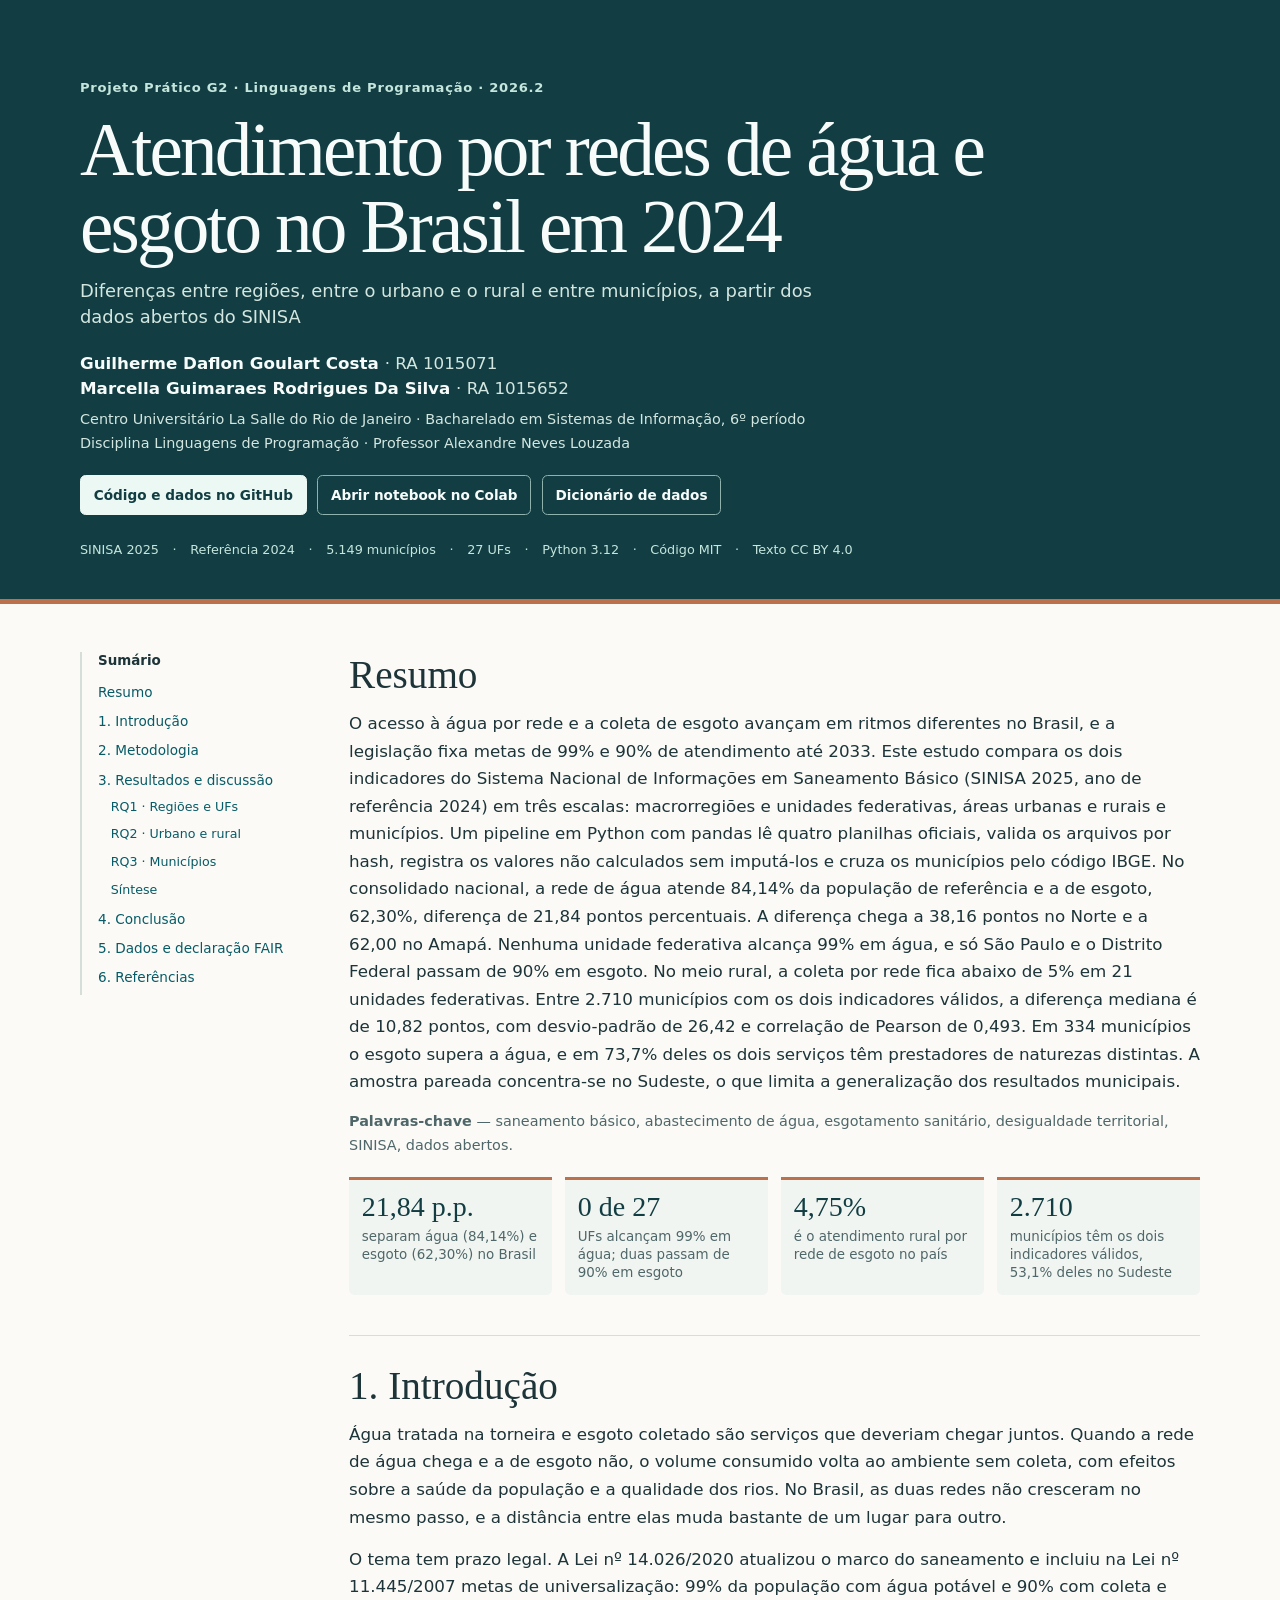
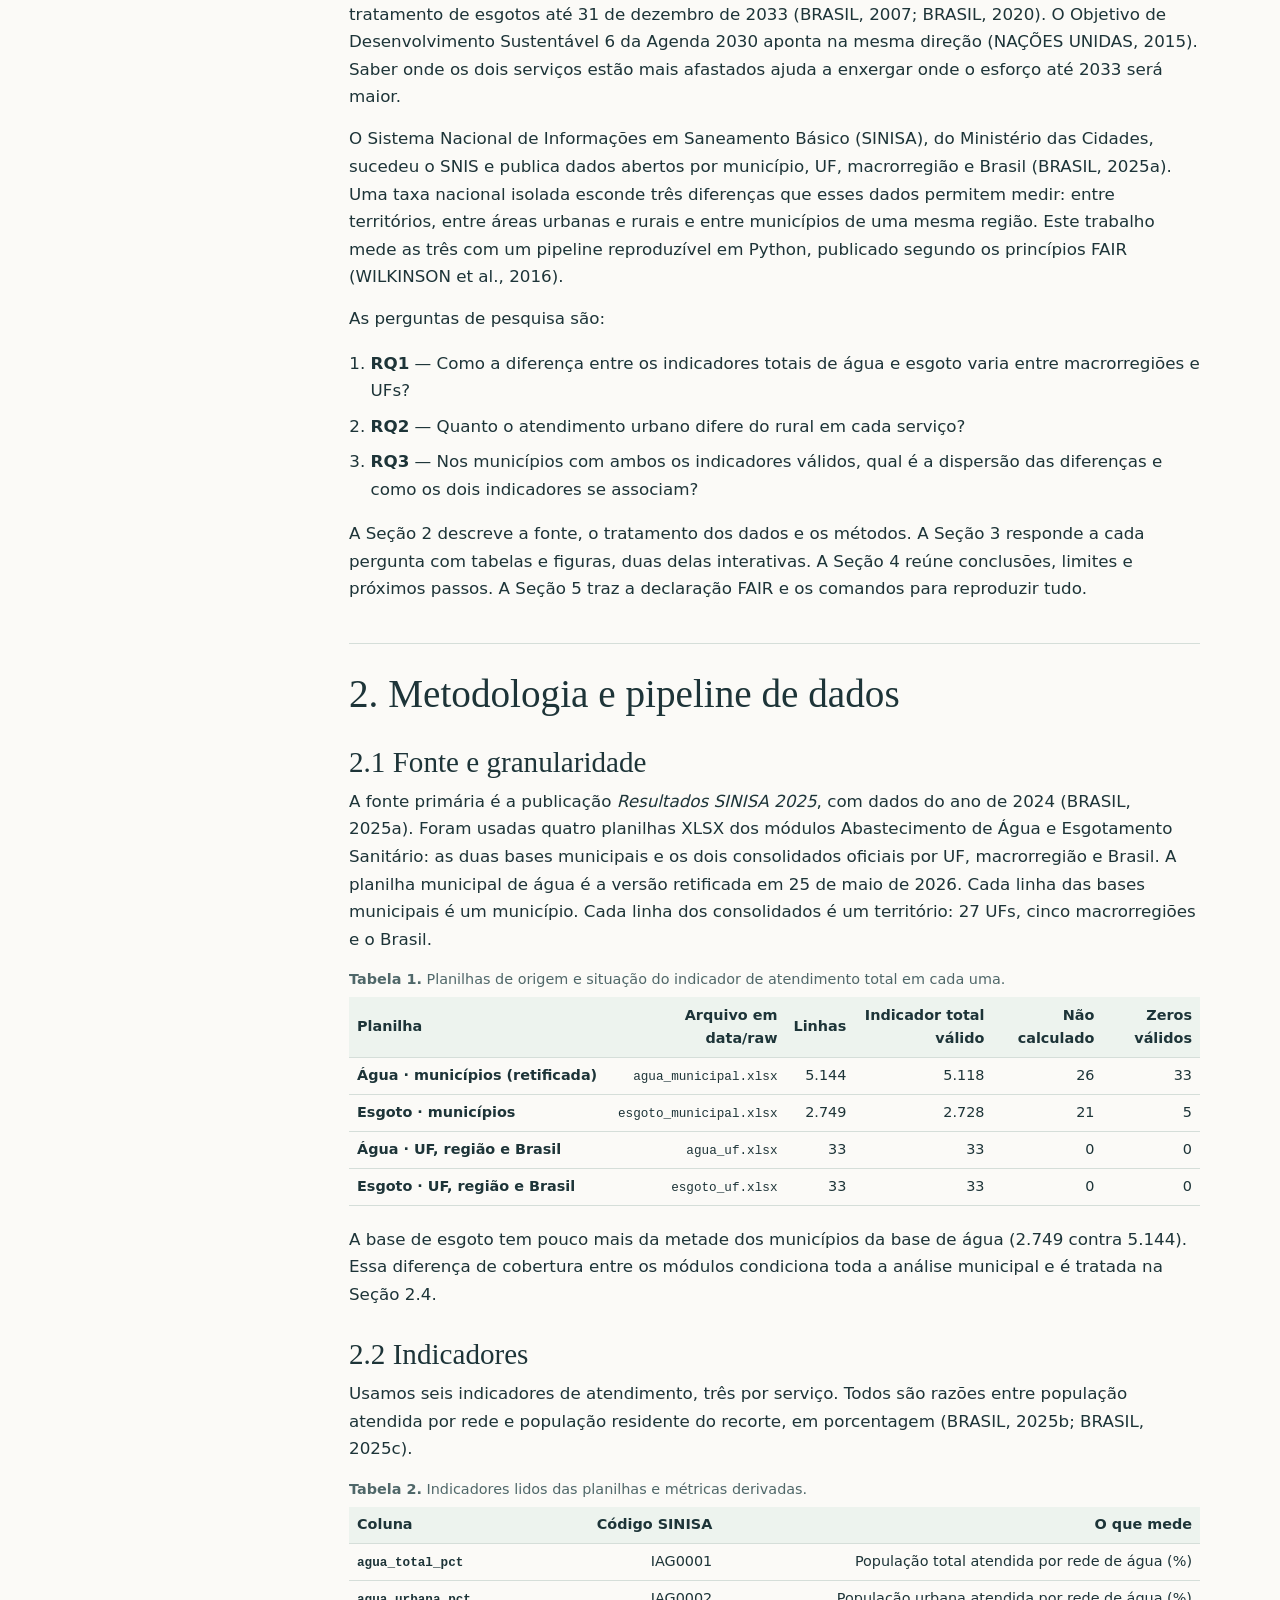
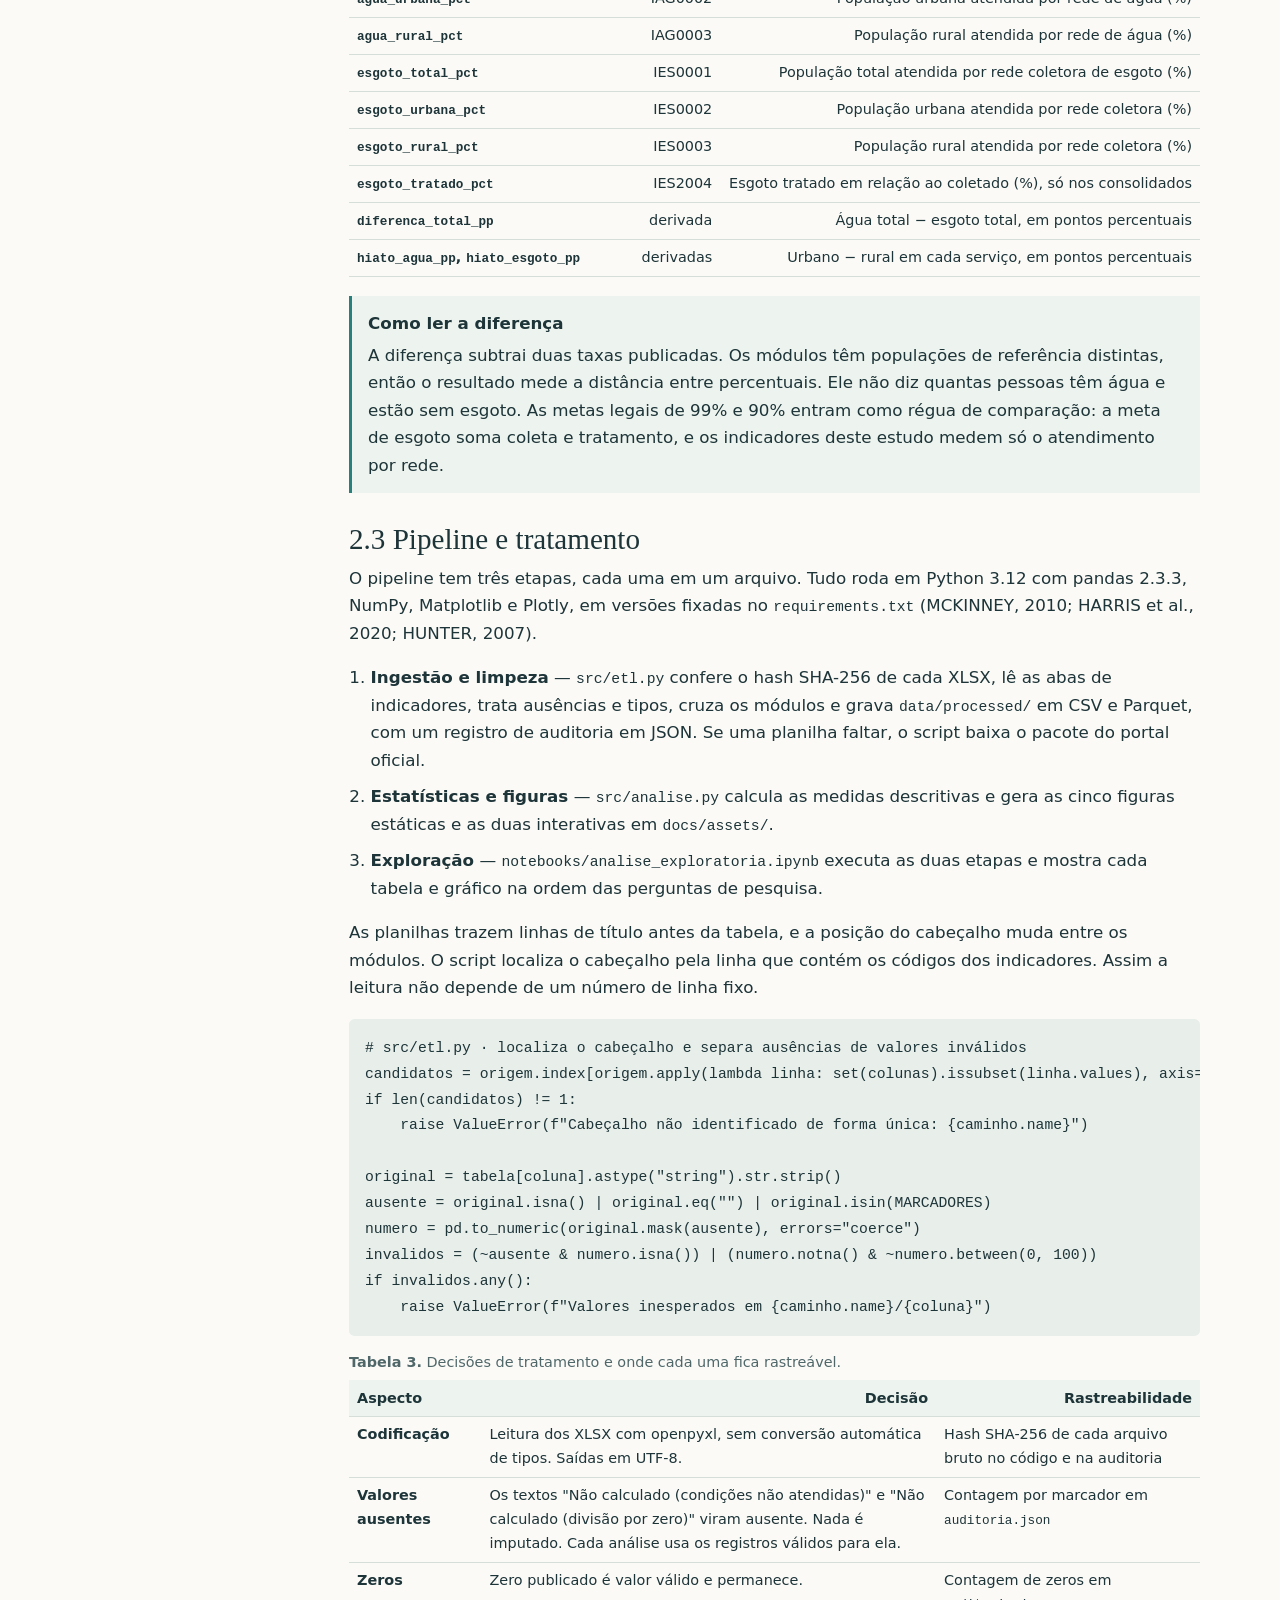
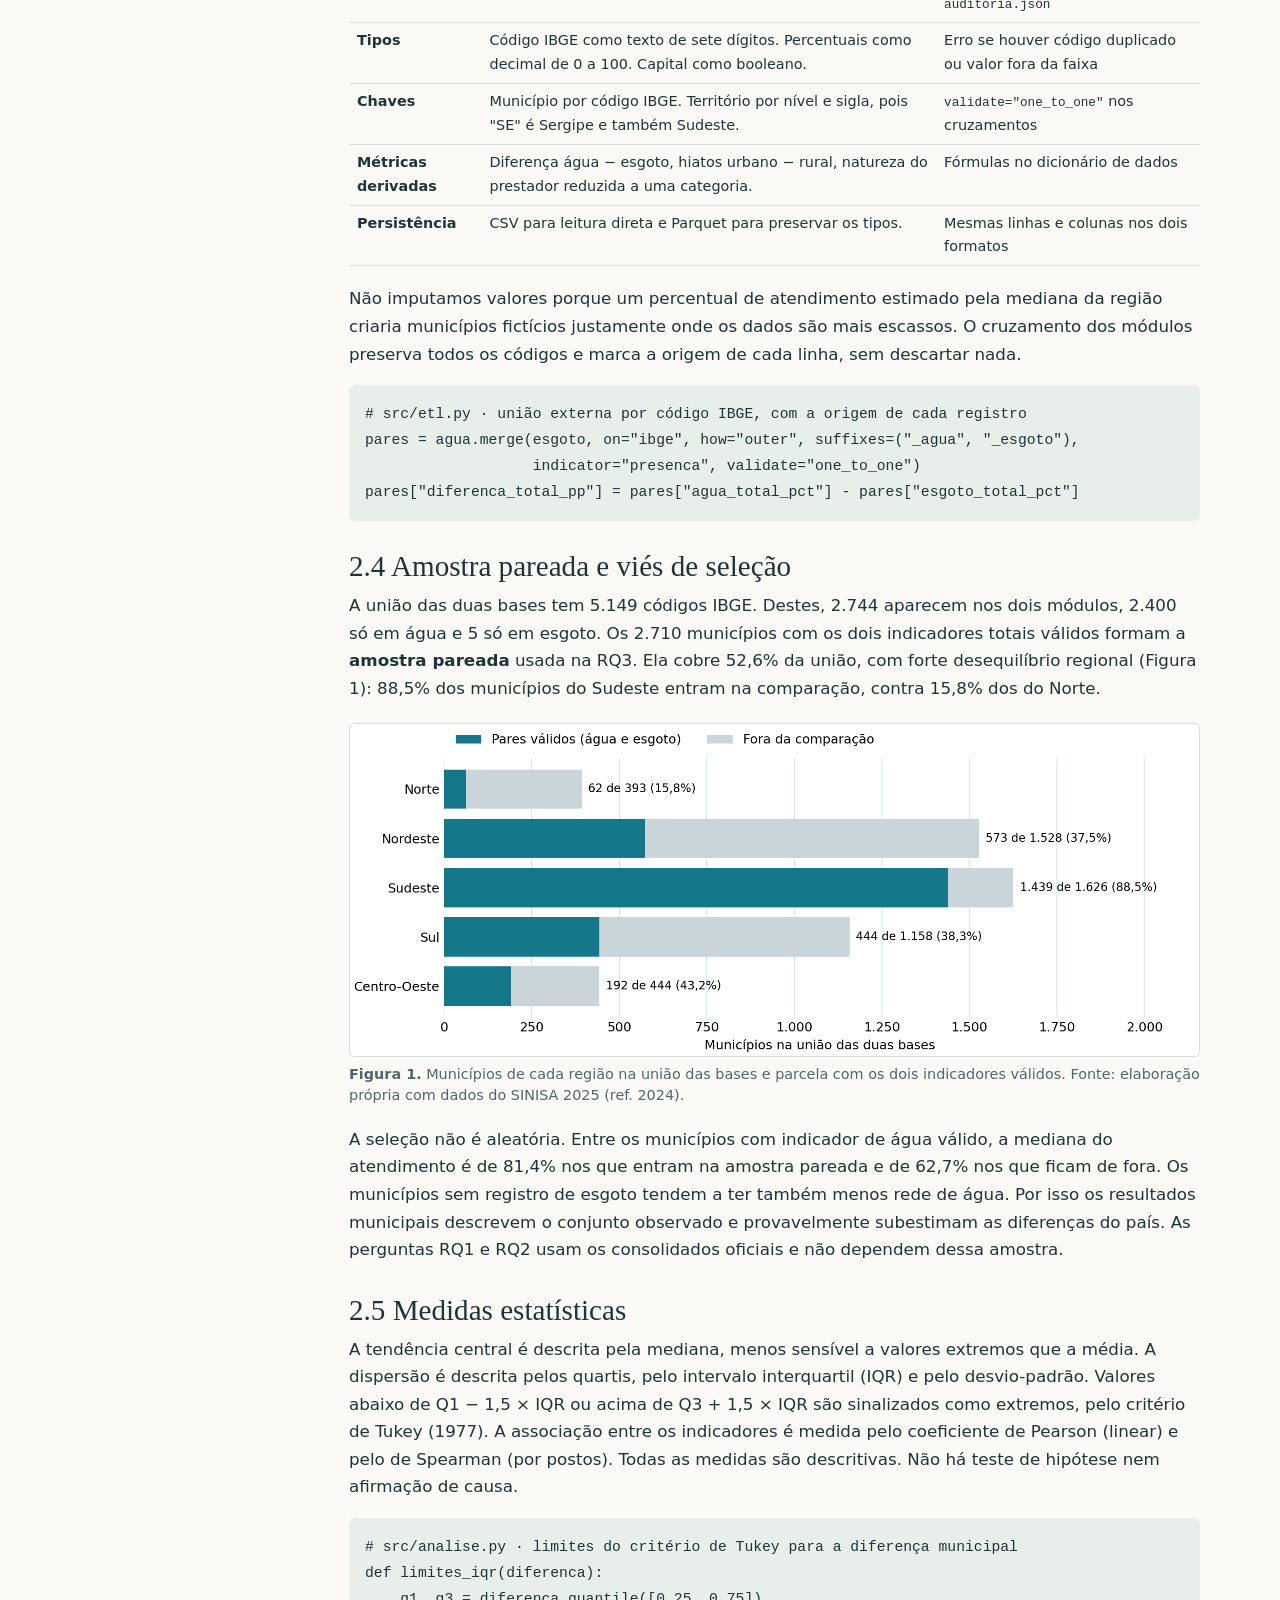
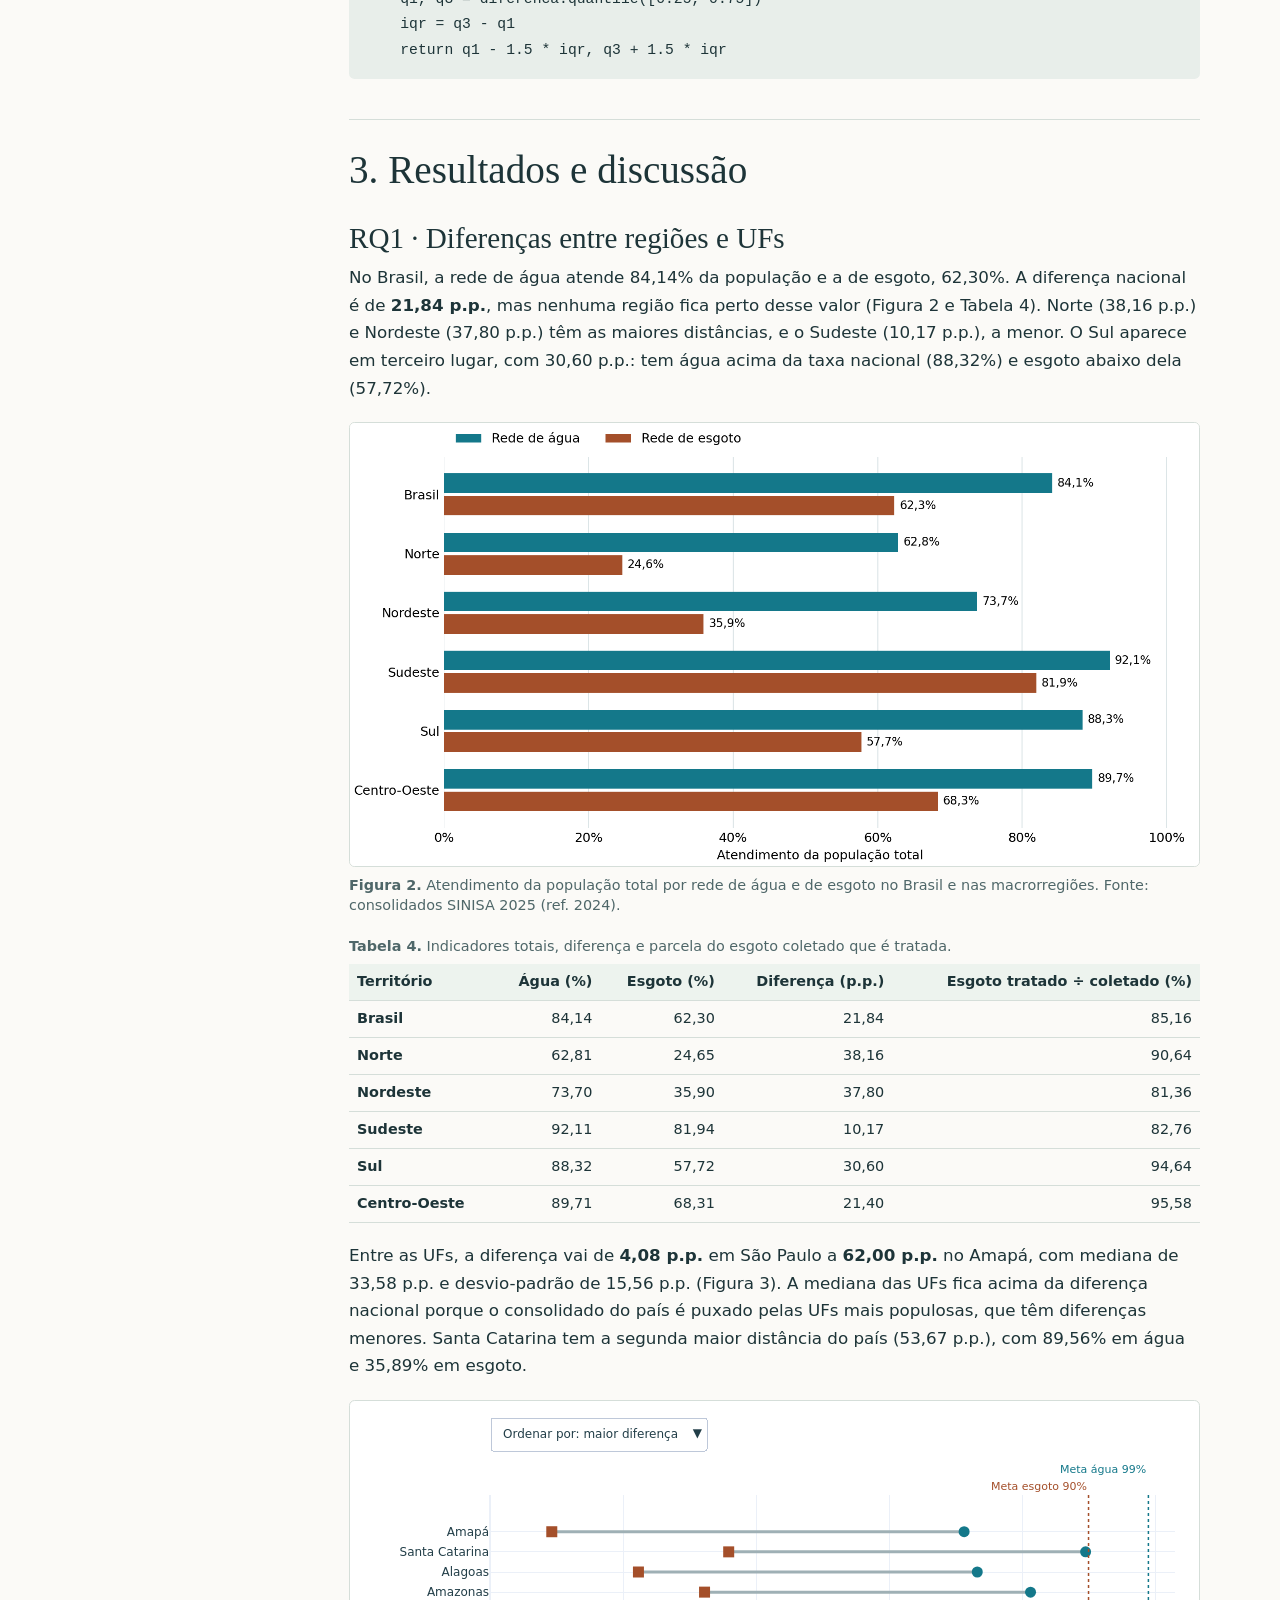
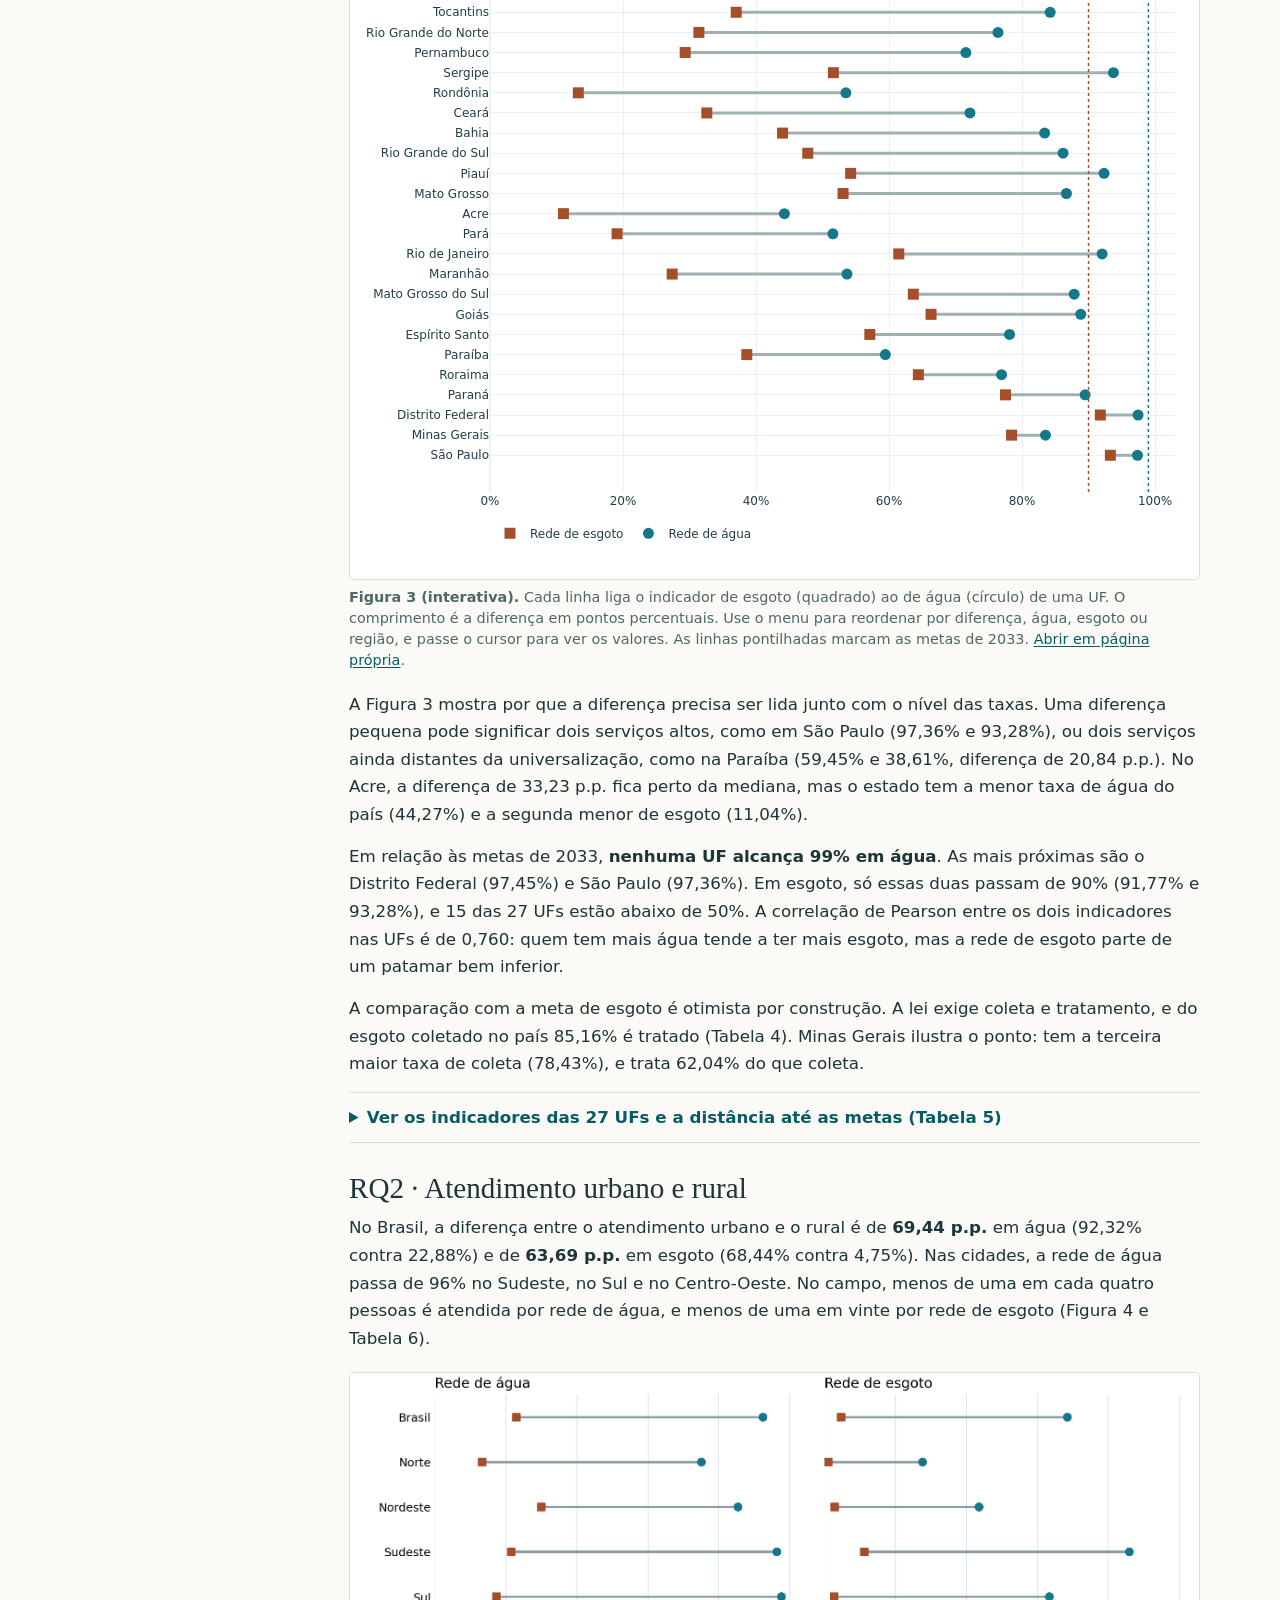
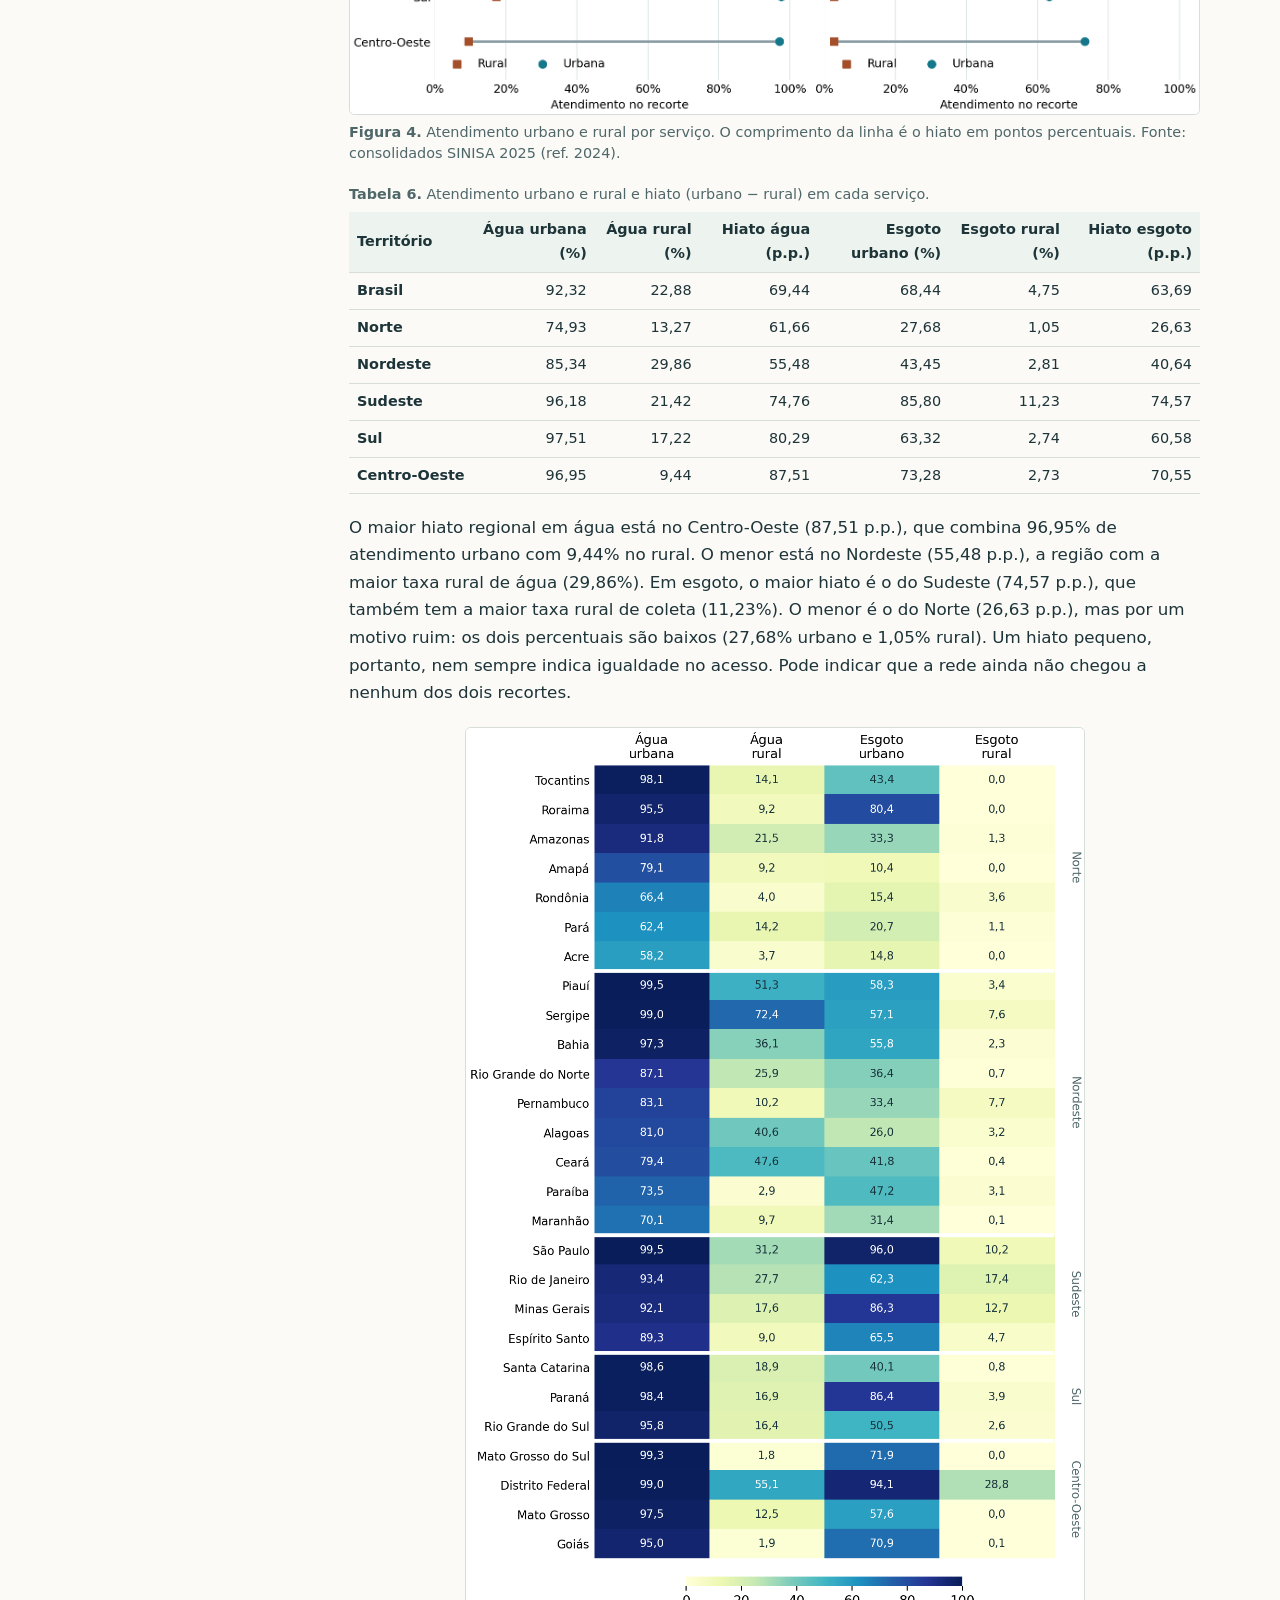
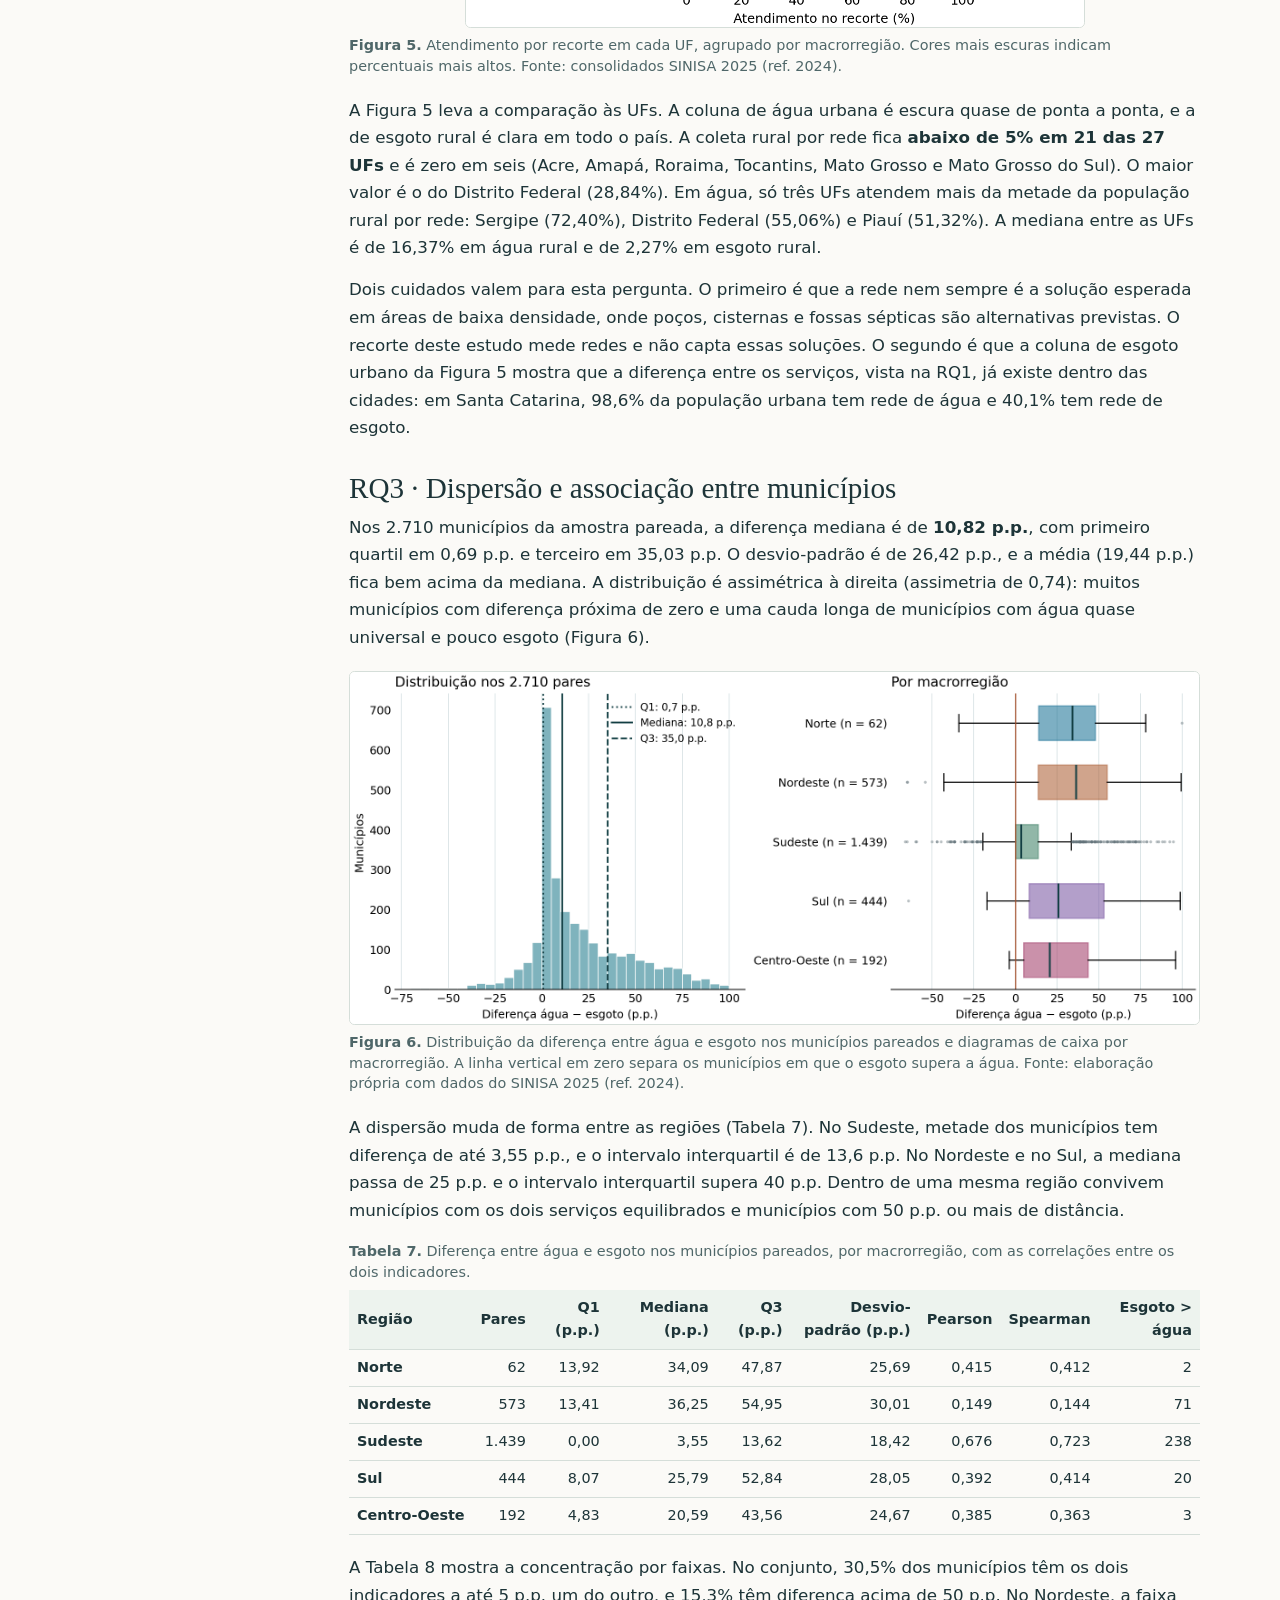
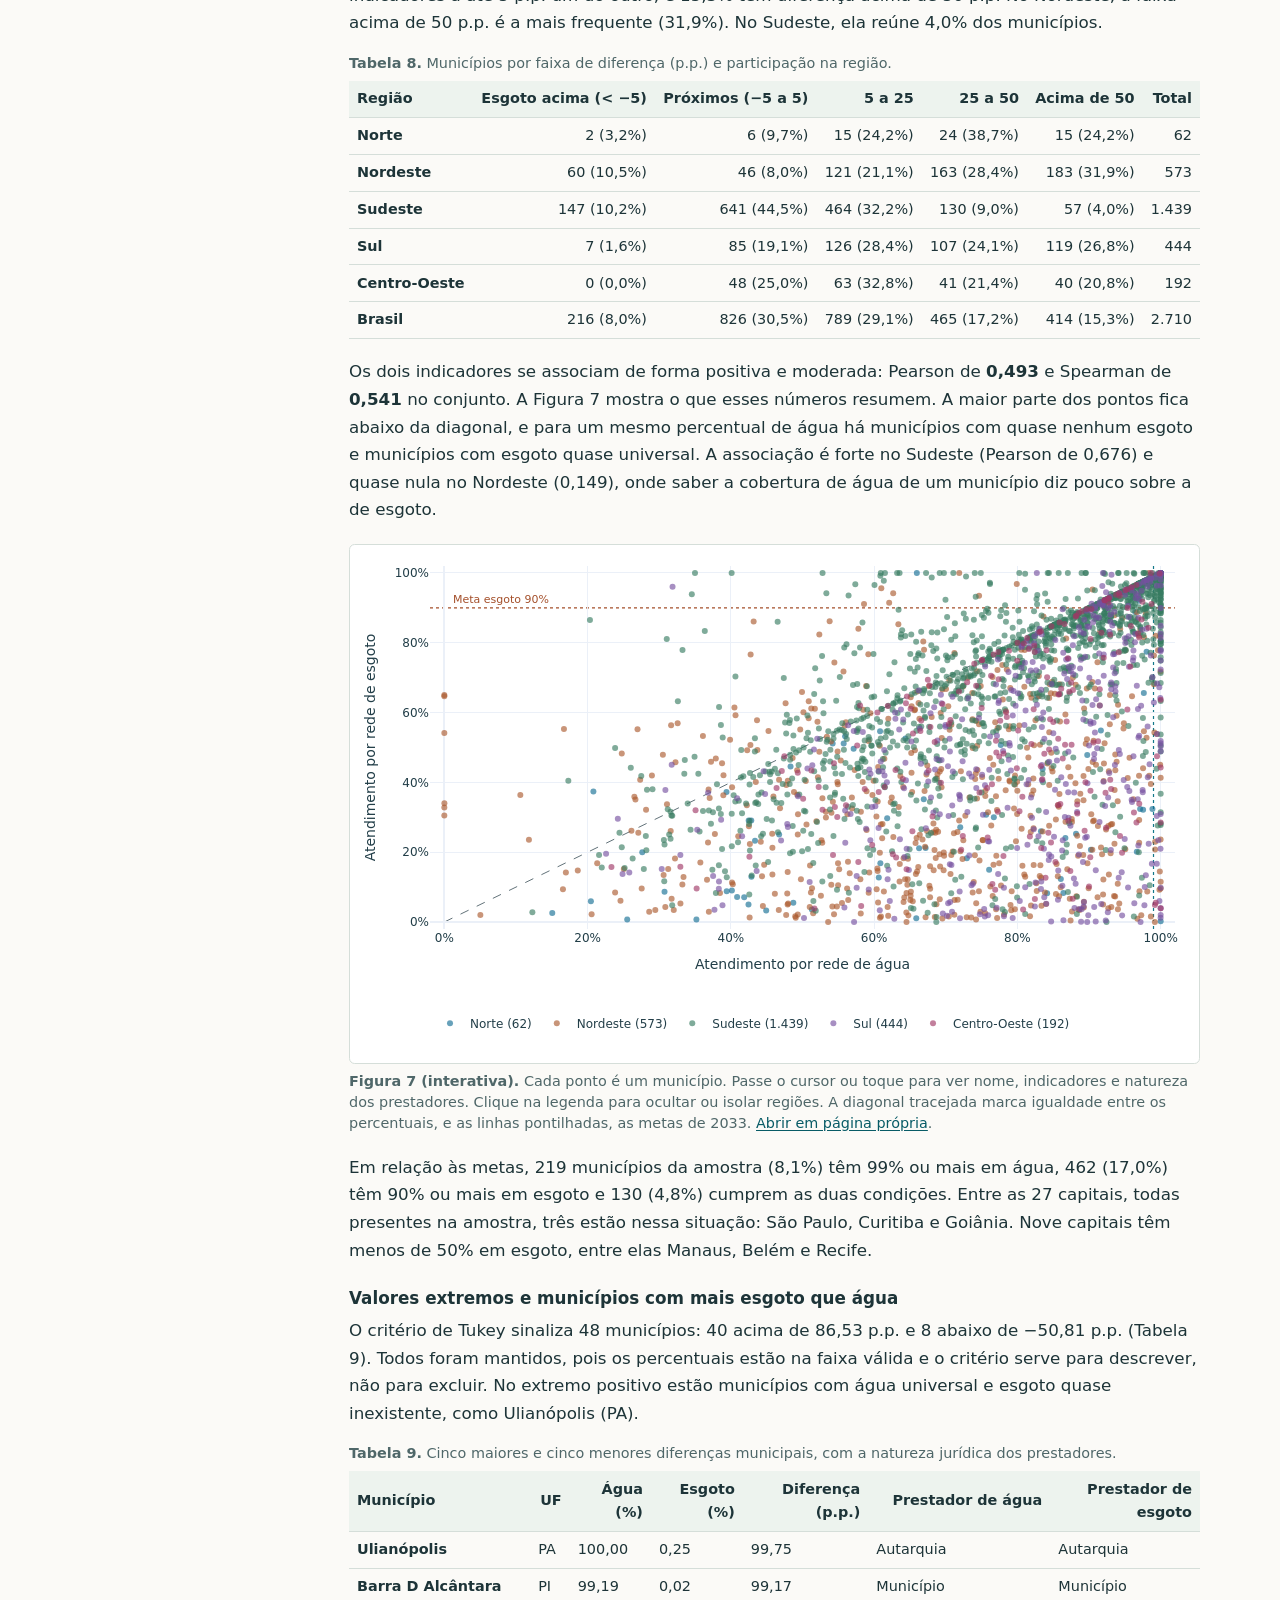
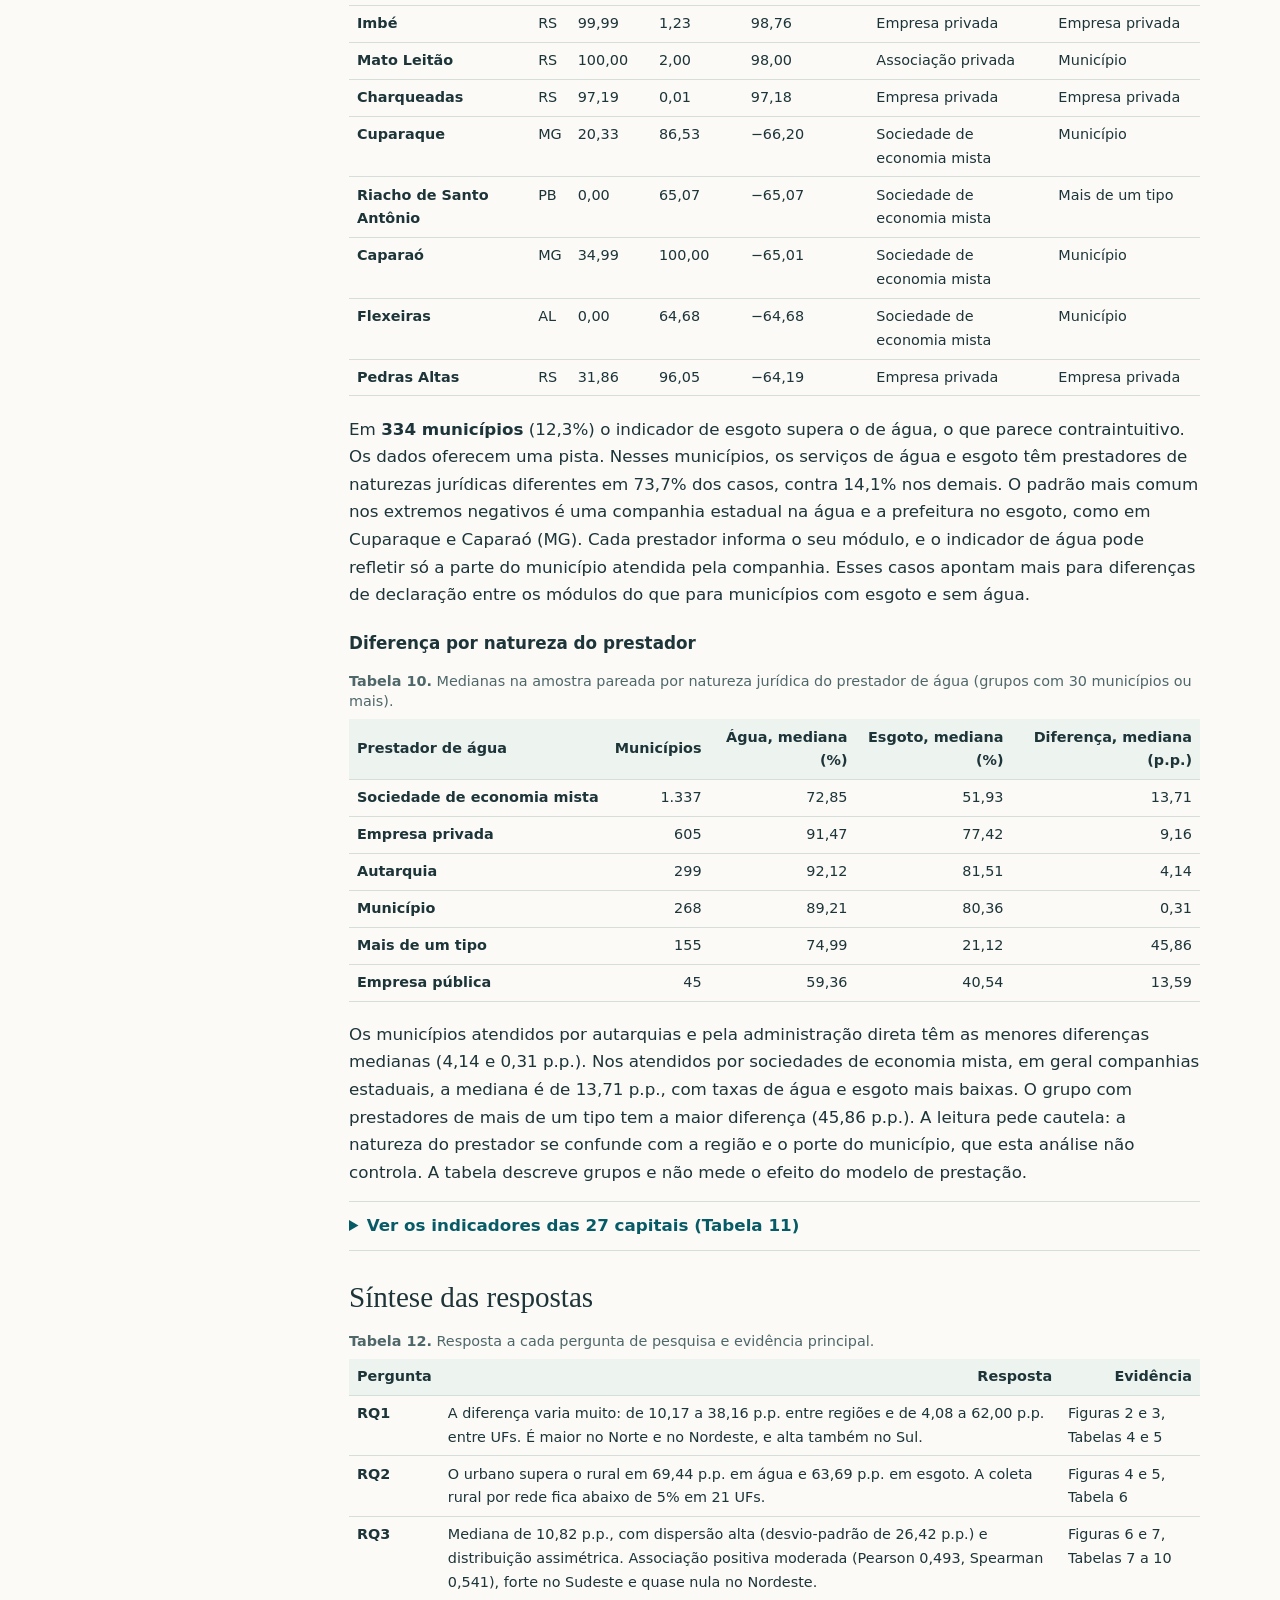
==== commit f0d7b31d: "G2 de Linguagens: RAs dos autores no README, no artigo e no notebook" ====
--- a/linguagens-de-programacao/projeto-saneamento-sinisa/docs/index.html
+++ b/linguagens-de-programacao/projeto-saneamento-sinisa/docs/index.html
@@ -17,7 +17,7 @@
       <p class="edicao">Projeto Prático G2 · Linguagens de Programação · 2026.2</p>
       <h1>Atendimento por redes de água e esgoto no Brasil em 2024</h1>
       <p class="subtitulo">Diferenças entre regiões, entre o urbano e o rural e entre municípios, a partir dos dados abertos do SINISA</p>
-      <p class="autoria">Guilherme Daflon Goulart Costa<br>Marcella Guimaraes Rodrigues Da Silva</p>
+      <p class="autoria">Guilherme Daflon Goulart Costa <span class="ra">· RA 1015071</span><br>Marcella Guimaraes Rodrigues Da Silva <span class="ra">· RA 1015652</span></p>
       <p class="filiacao">Centro Universitário La Salle do Rio de Janeiro · Bacharelado em Sistemas de Informação, 6º período<br>Disciplina Linguagens de Programação · Professor Alexandre Neves Louzada</p>
       <div class="links-capa">
         <a class="botao" href="https://github.com/GDaflon/lasalle/tree/main/linguagens-de-programacao/projeto-saneamento-sinisa">Código e dados no GitHub</a>
--- a/linguagens-de-programacao/projeto-saneamento-sinisa/docs/assets/artigo.css
+++ b/linguagens-de-programacao/projeto-saneamento-sinisa/docs/assets/artigo.css
@@ -31,6 +31,7 @@
 h1, h2, h3 { font-family: "Instrument Serif", Georgia, serif; font-weight: 500; }
 h1 { max-width: 920px; margin: .8rem 0 1.4rem; font-size: clamp(2.5rem, 6.3vw, 4.7rem); line-height: 1.025; letter-spacing: -.038em; }
 .autoria { margin: 0; font-weight: 650; line-height: 1.5; }
+.ra { font-weight: 400; color: #d4e6e0; white-space: nowrap; }
 .filiacao { color: #d4e6e0; font-size: .9rem; margin: .45rem 0 1.2rem; }
 .links-capa { display: flex; gap: .65rem; flex-wrap: wrap; }
 .botao {
